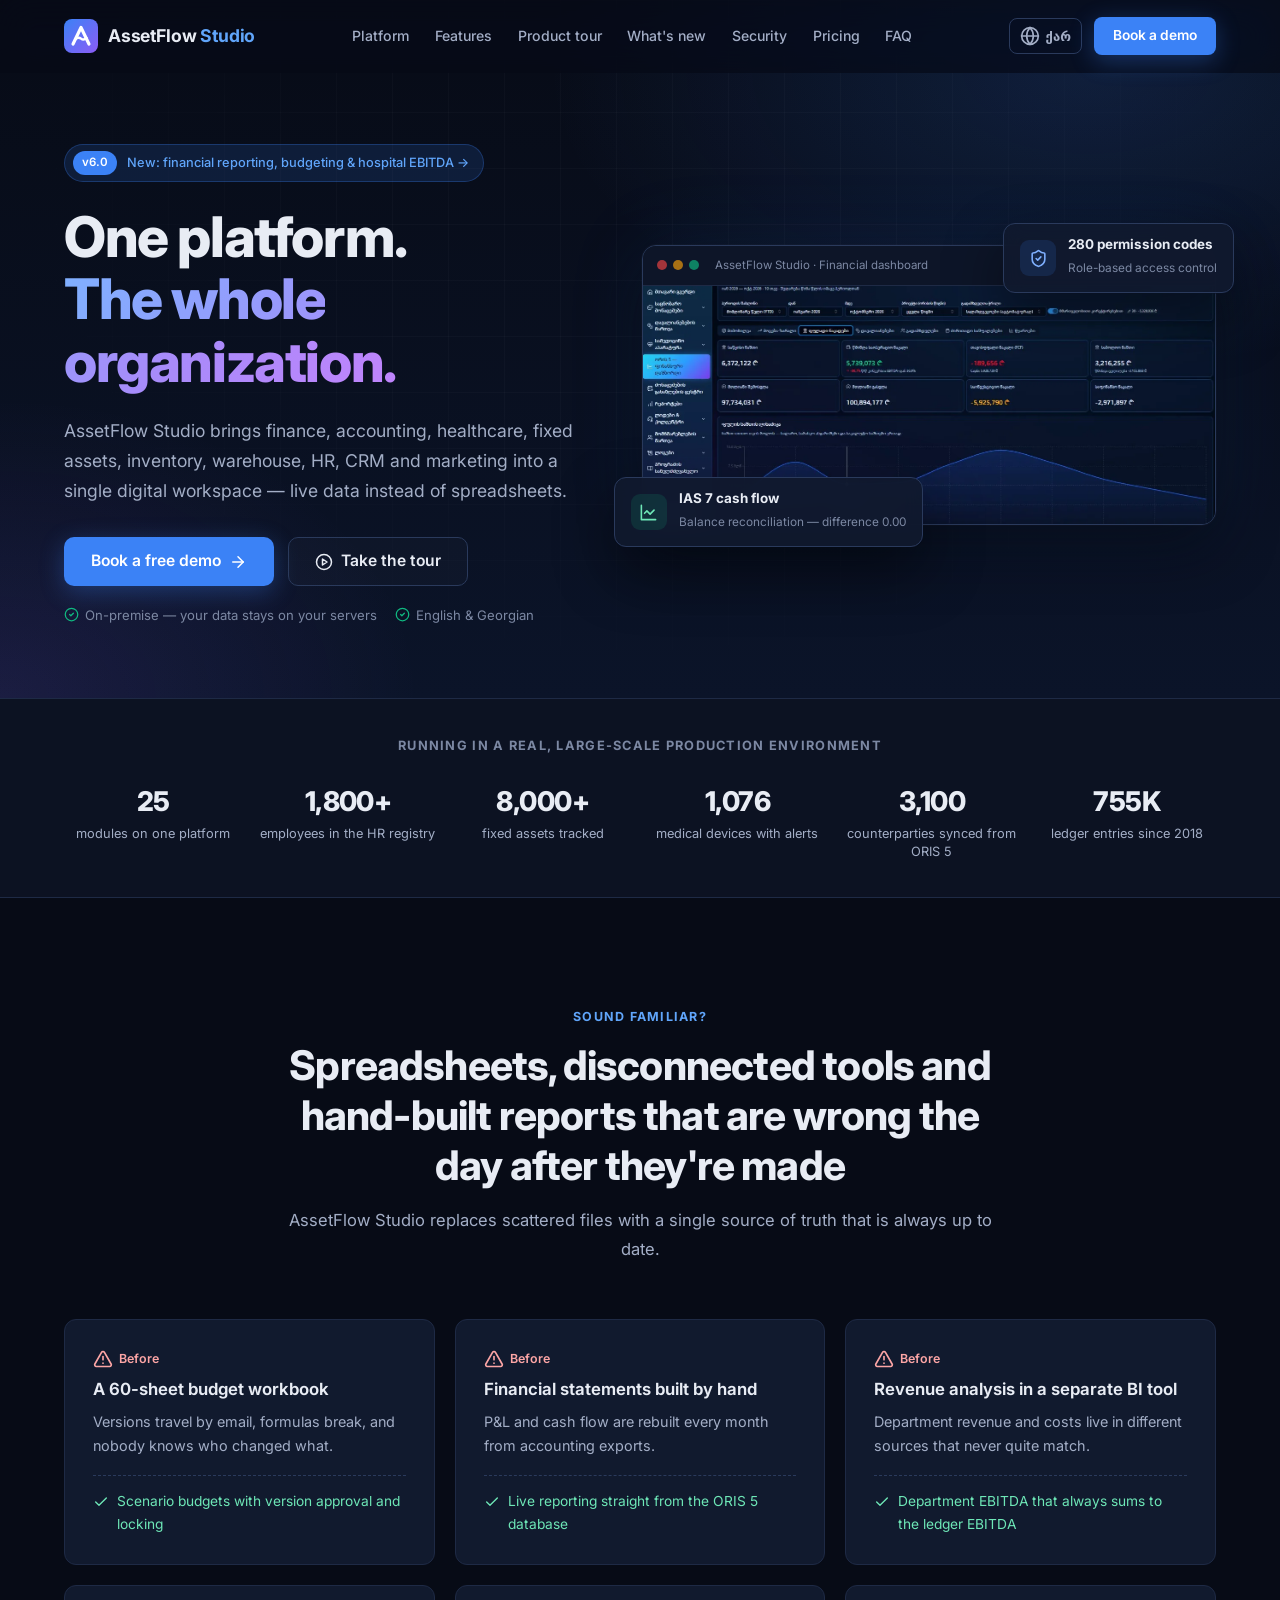
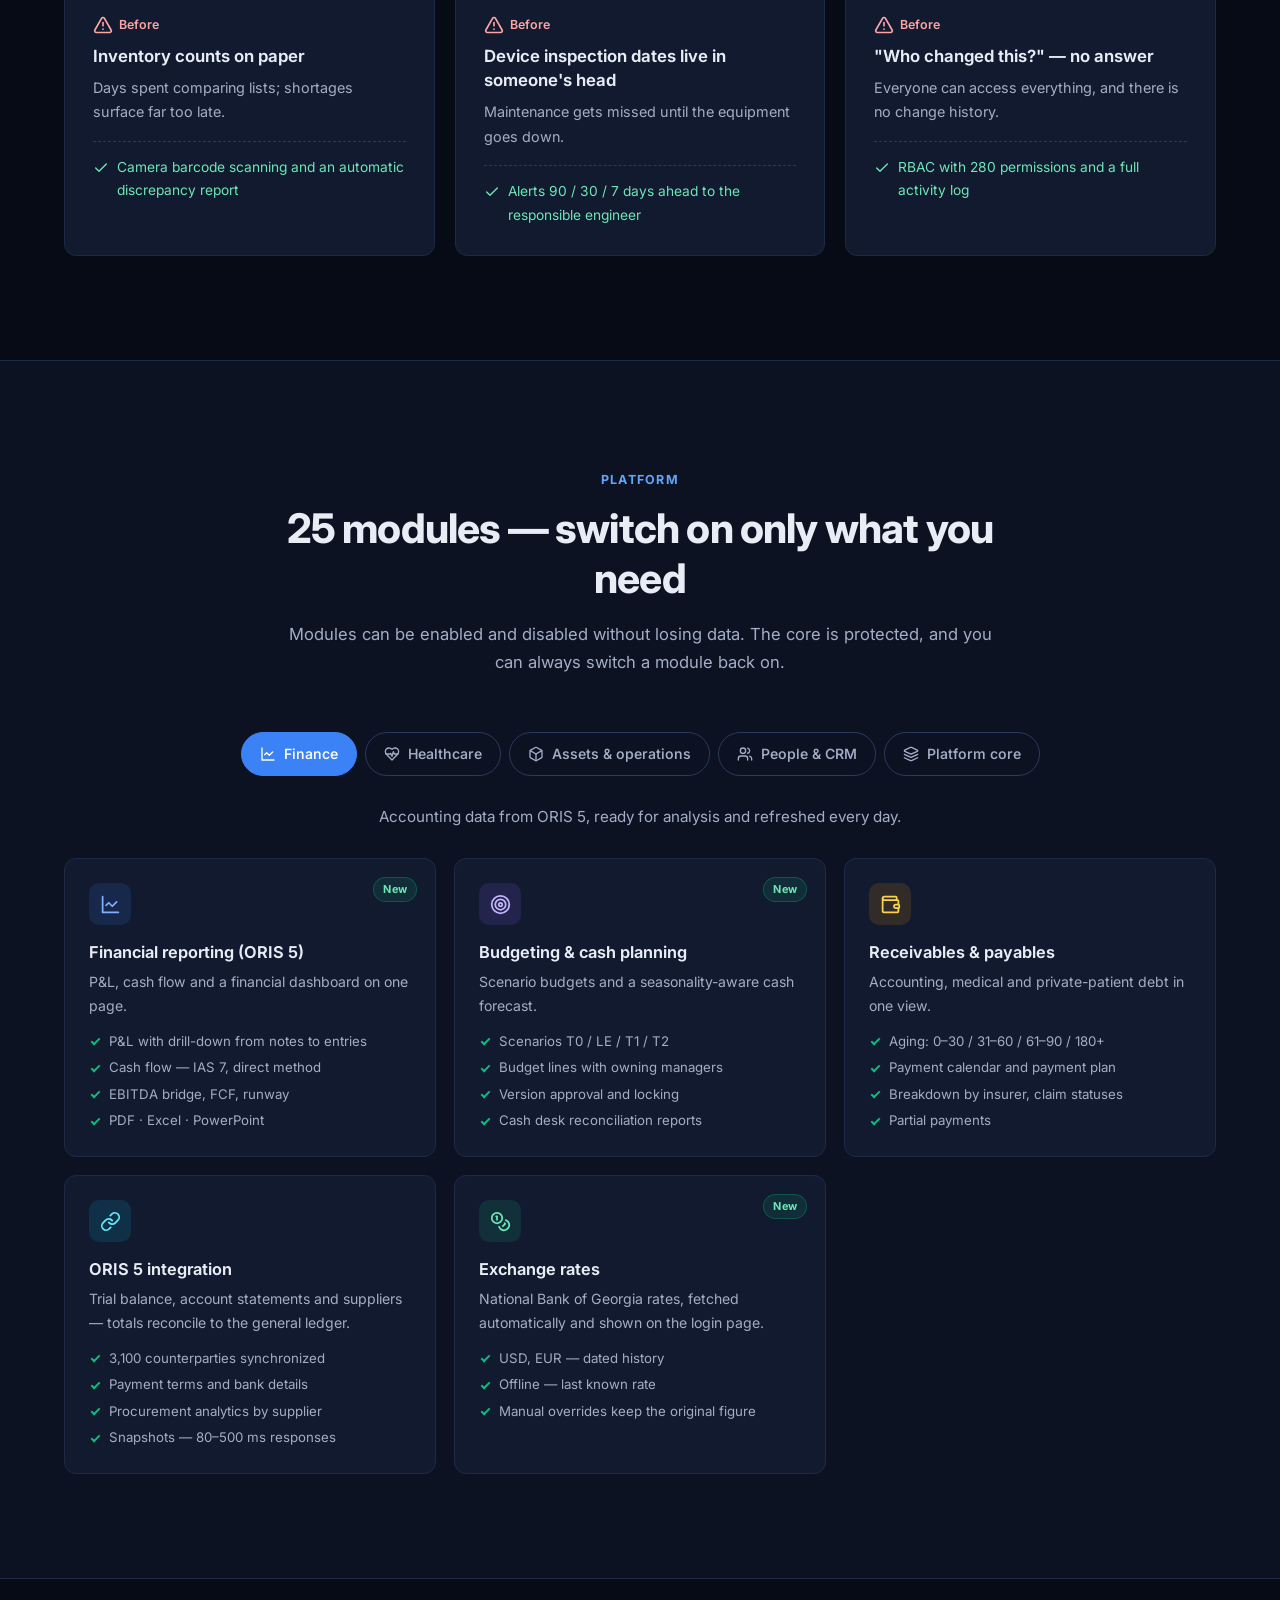
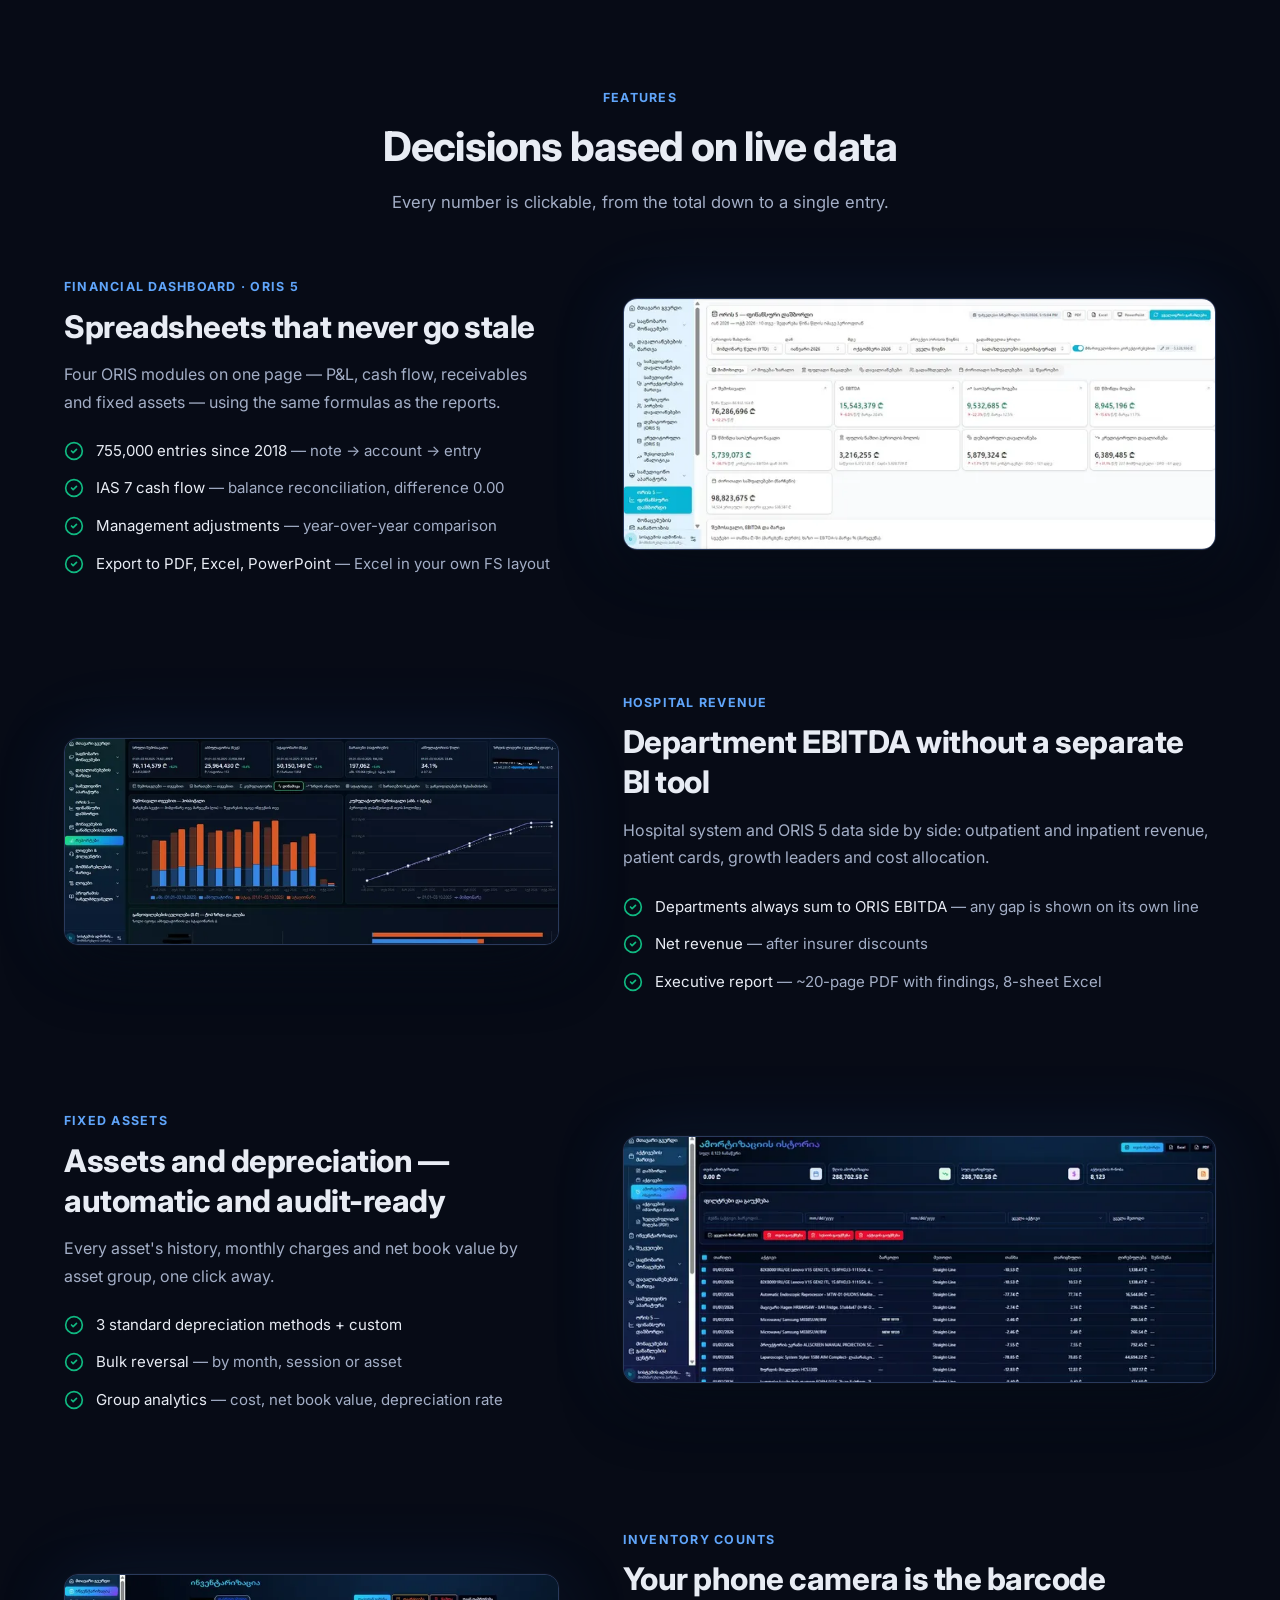
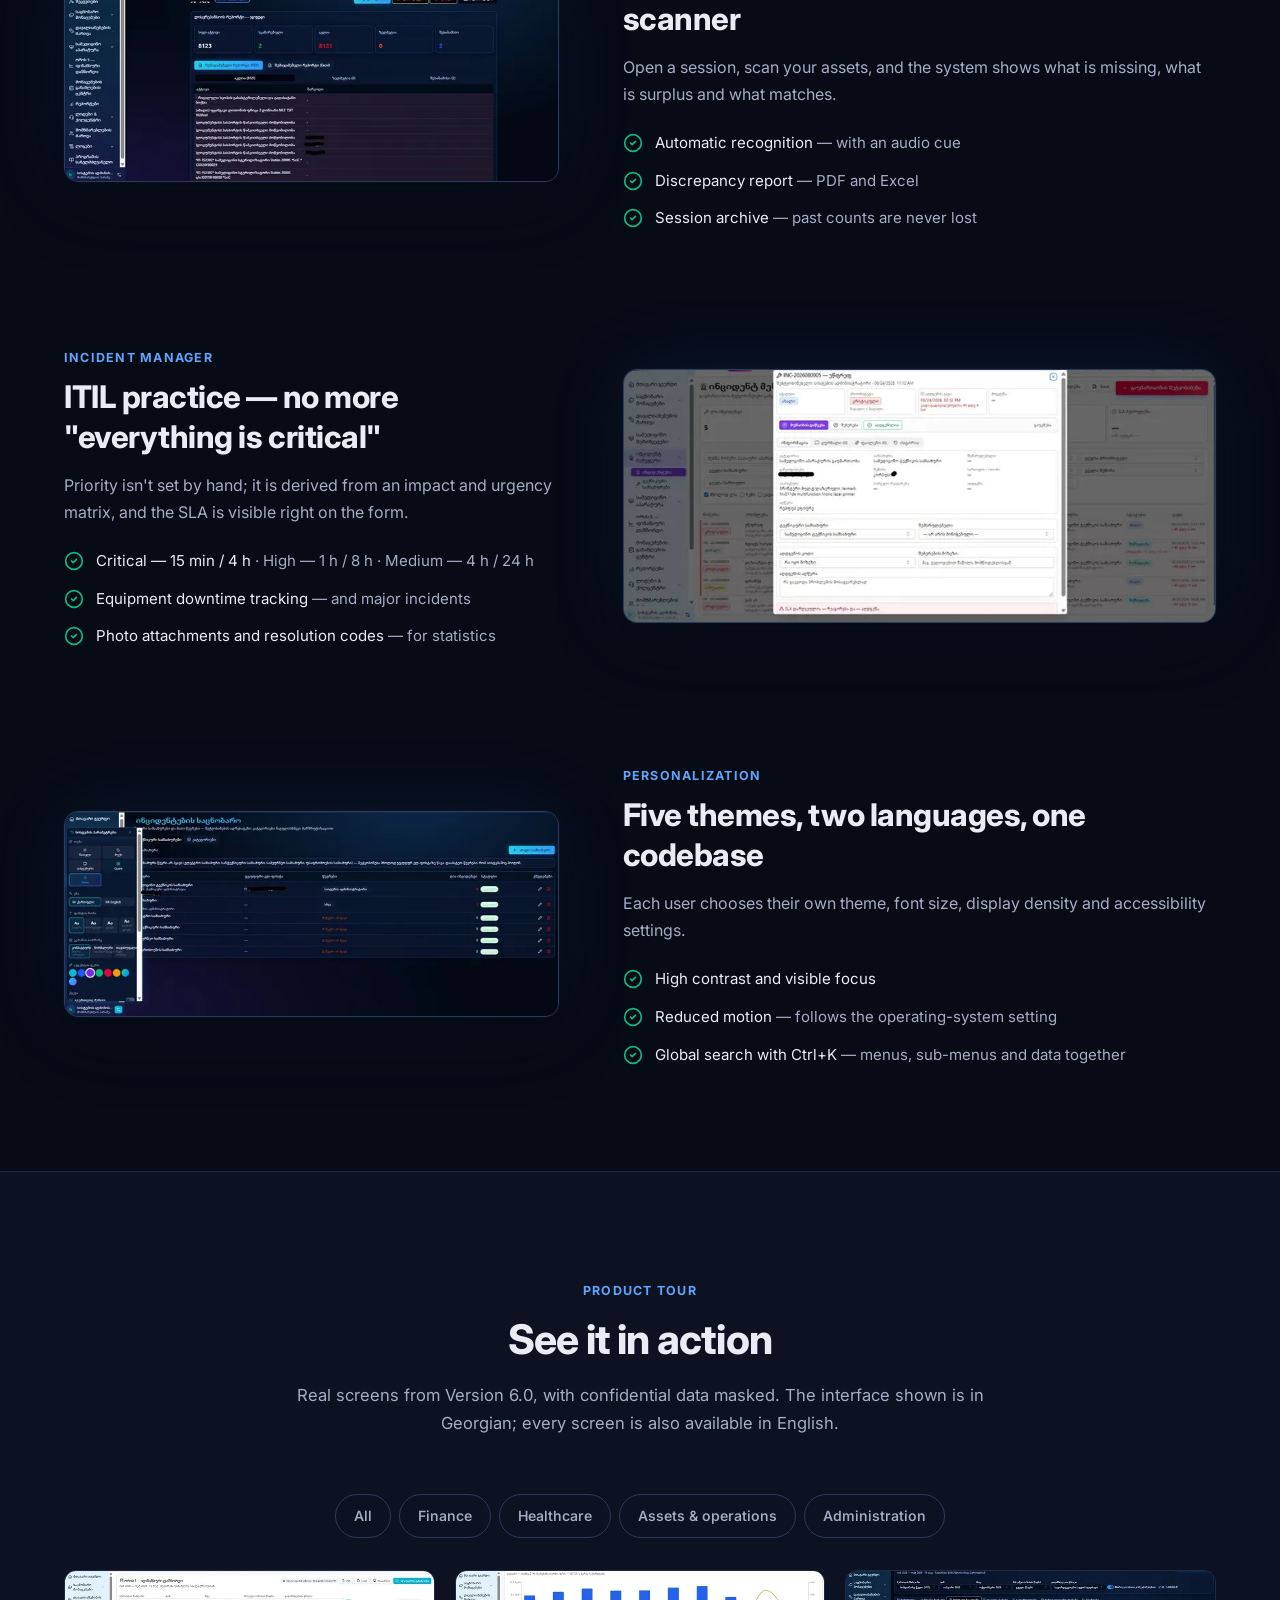
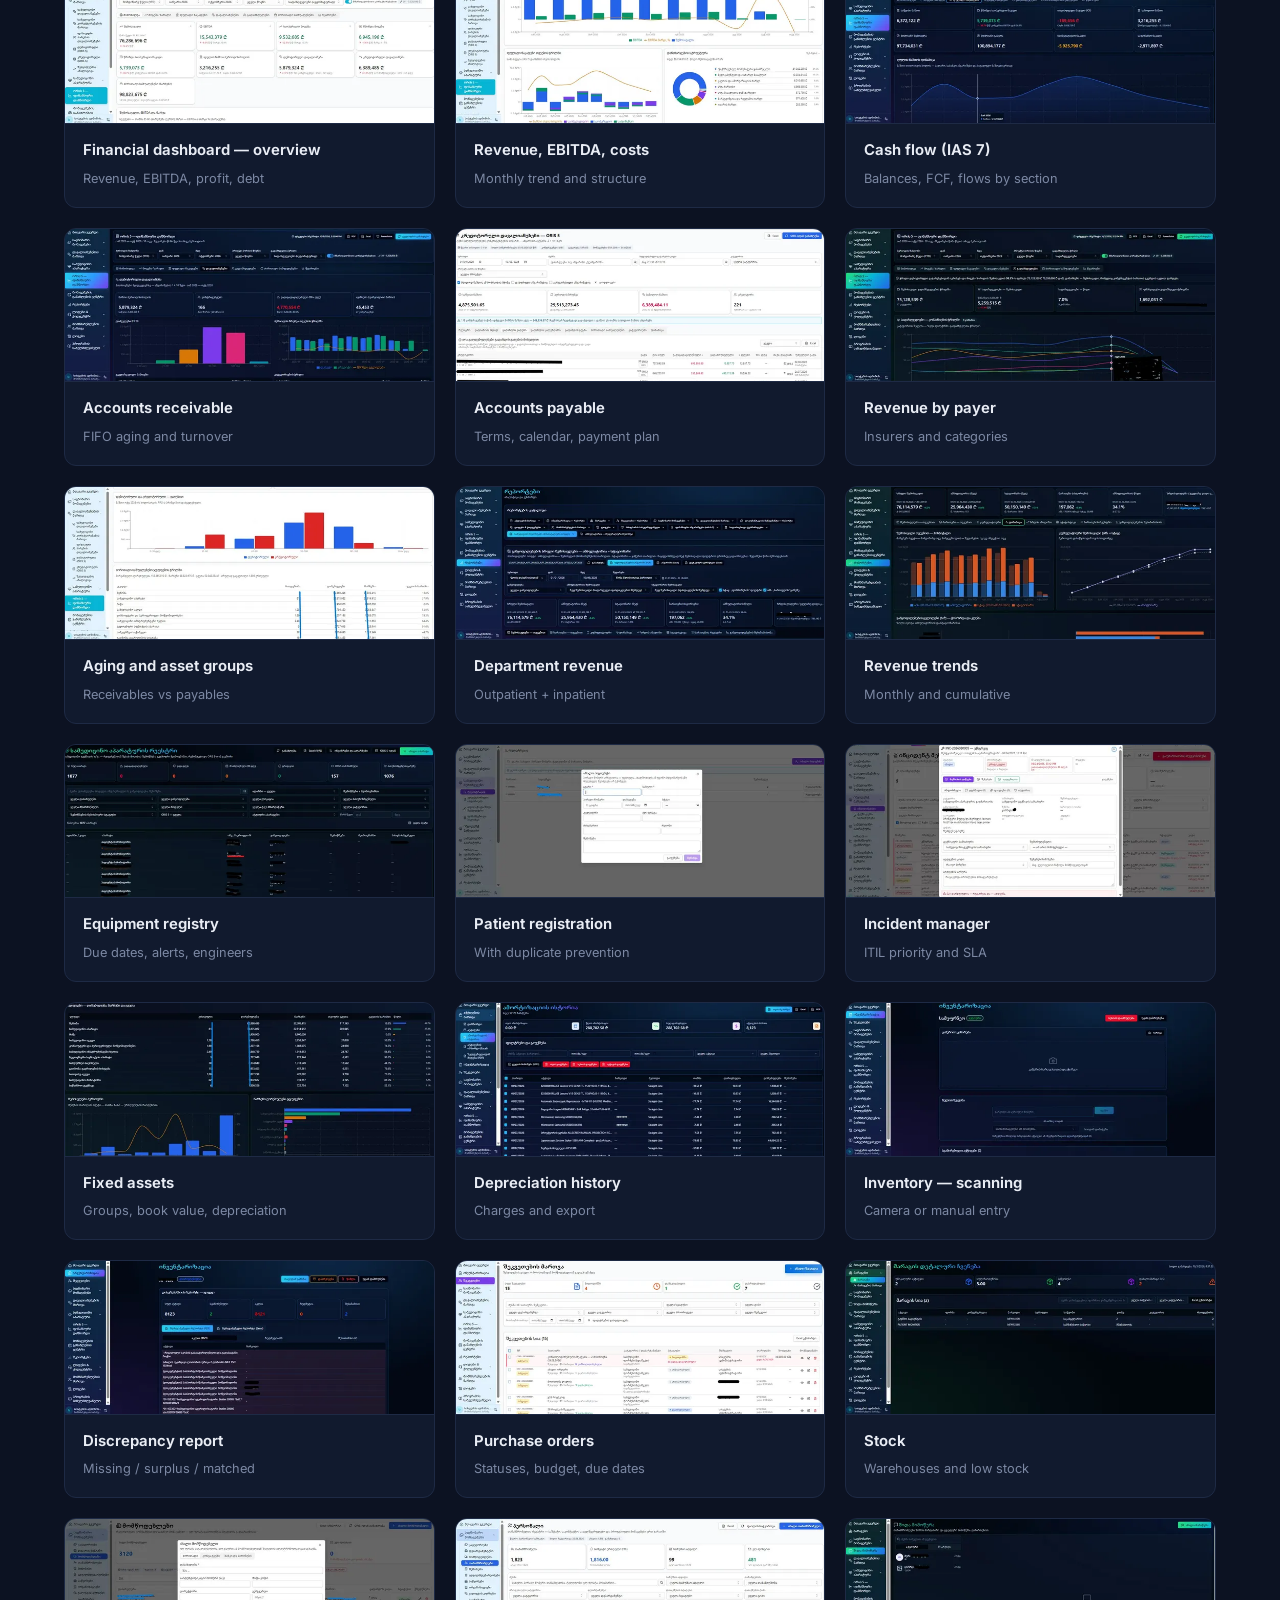
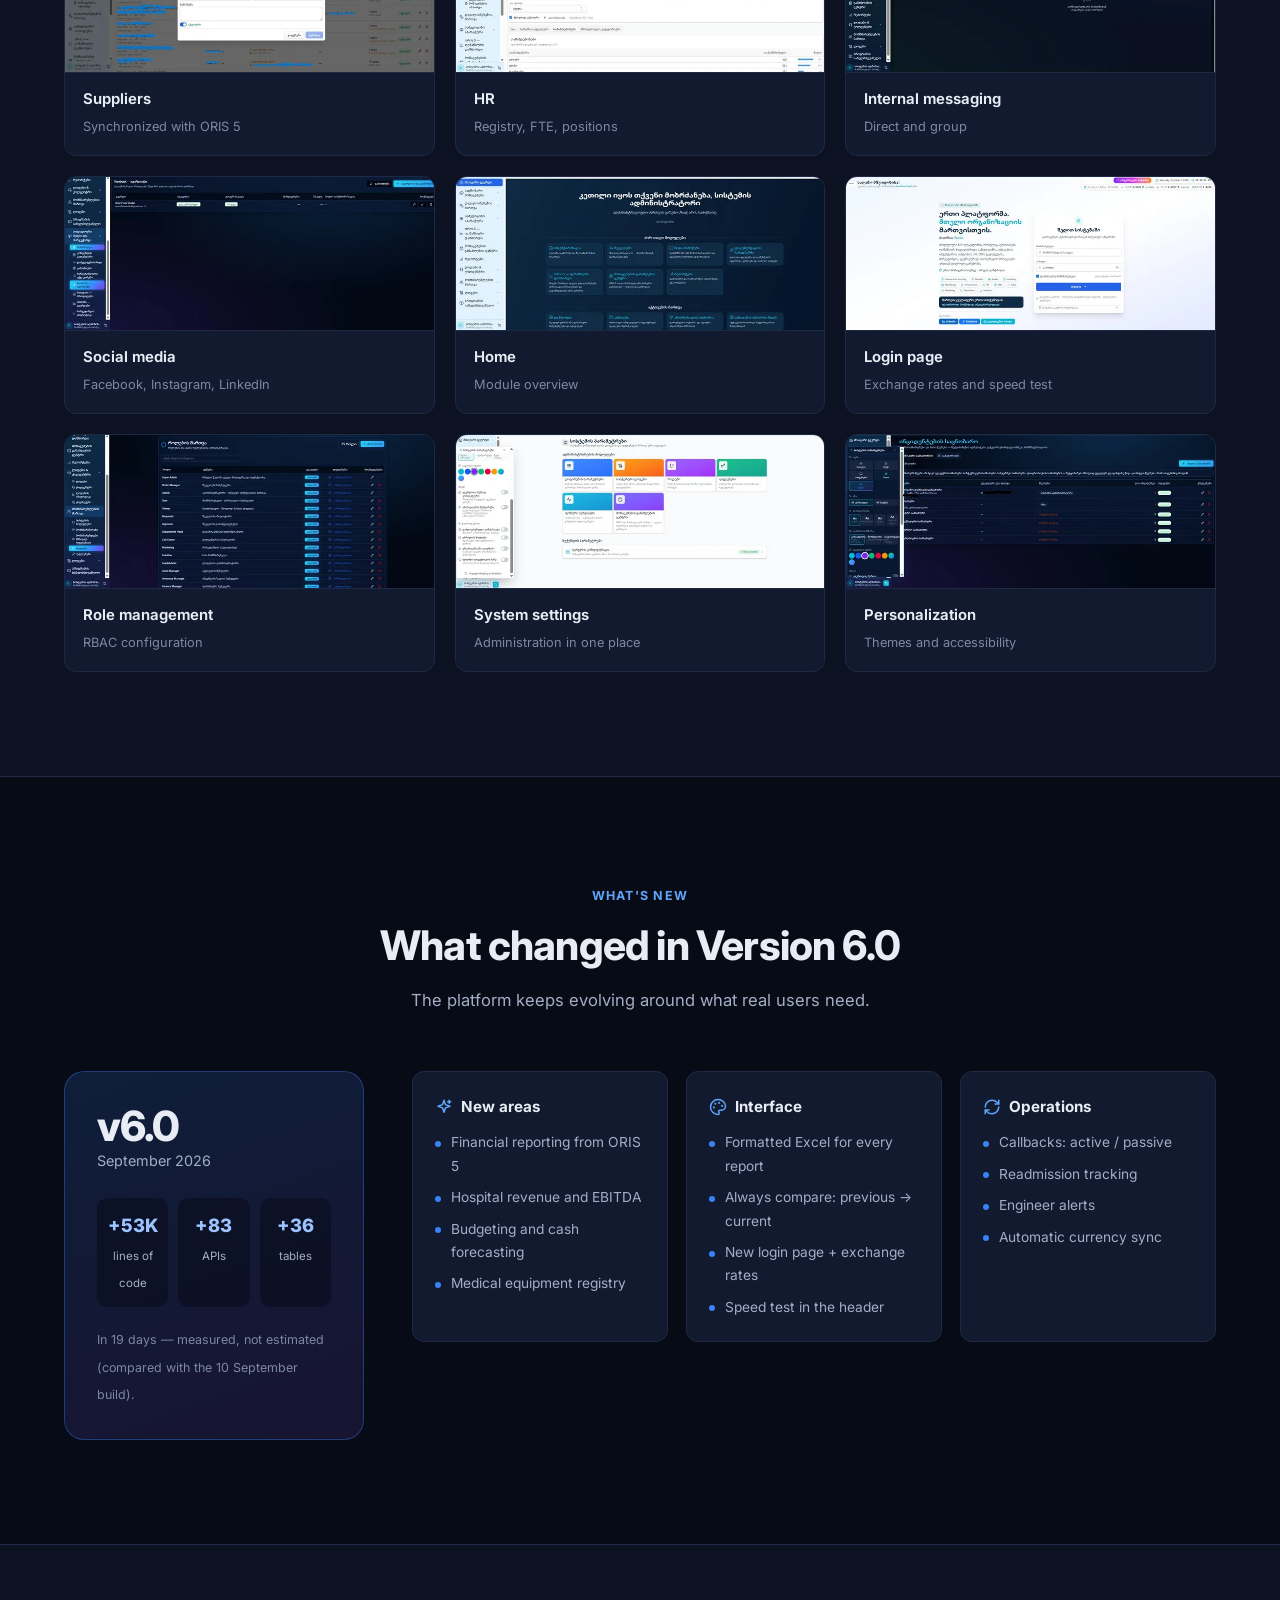
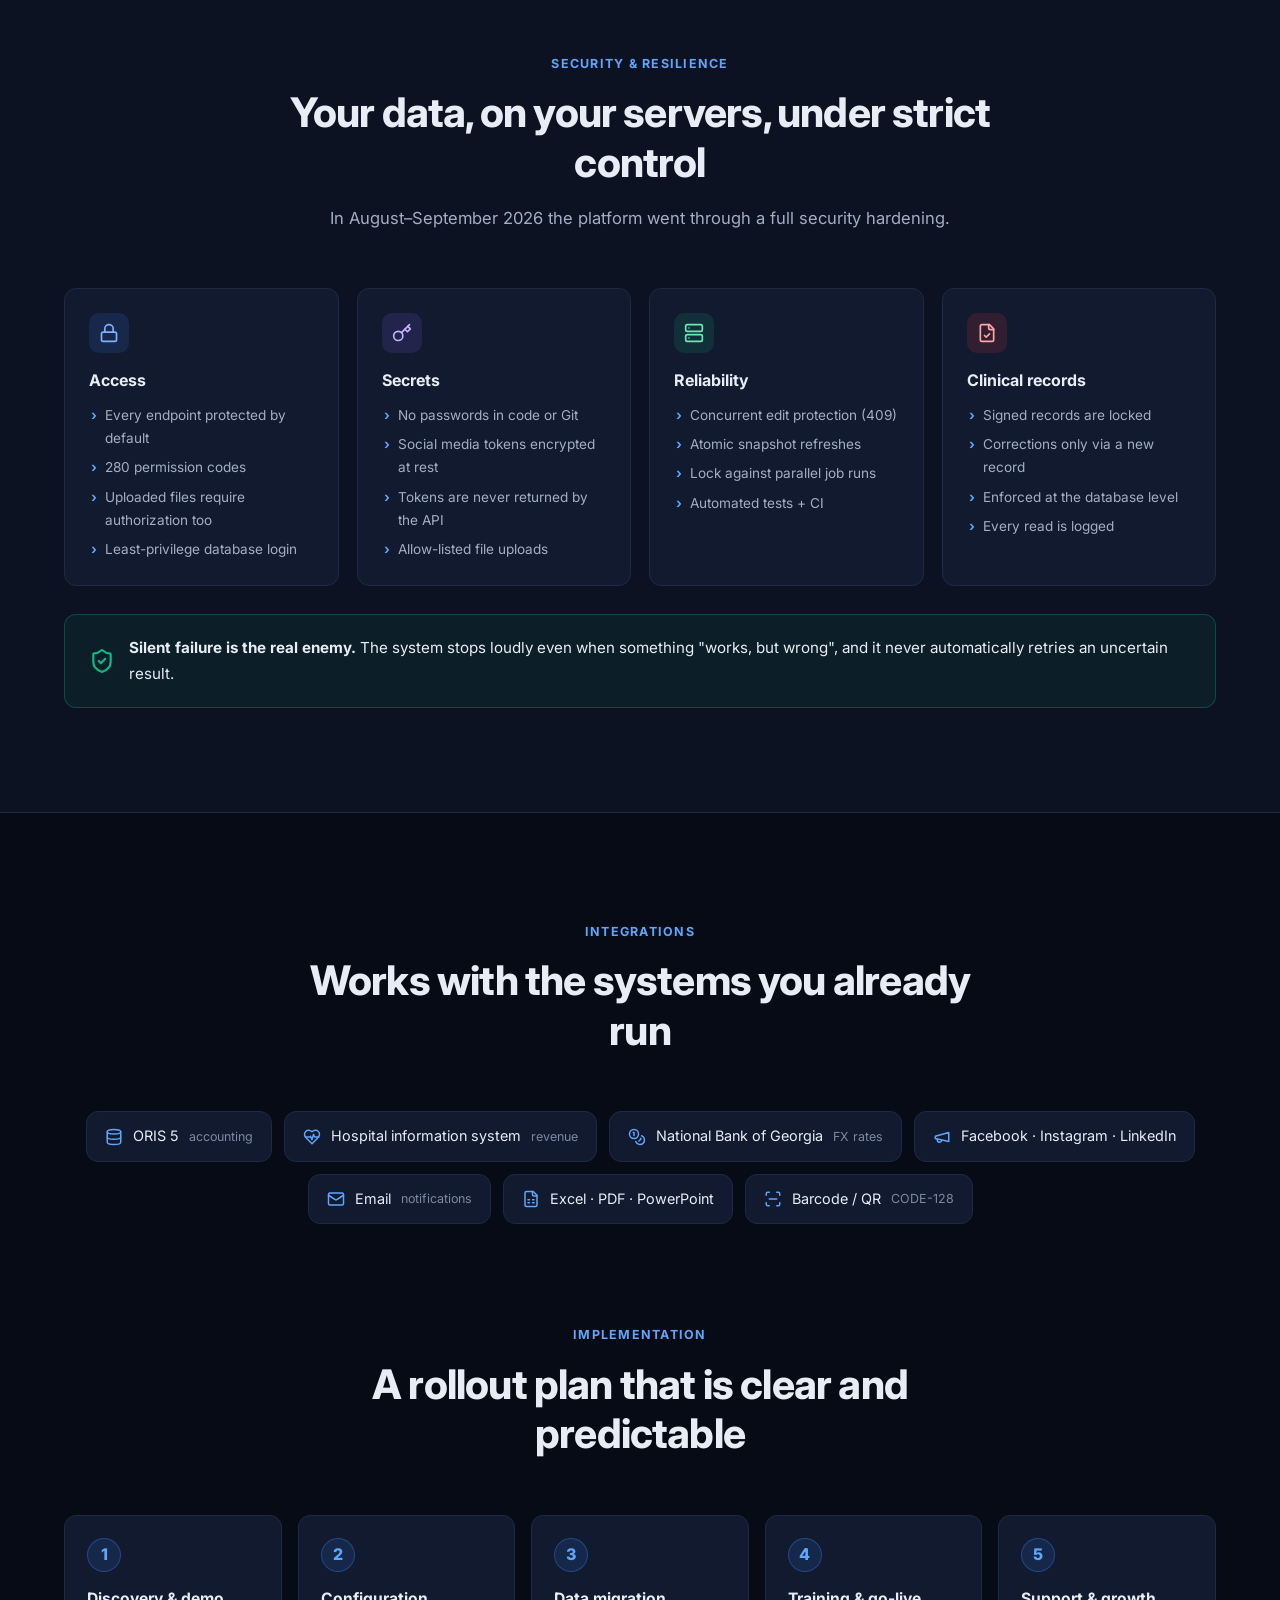
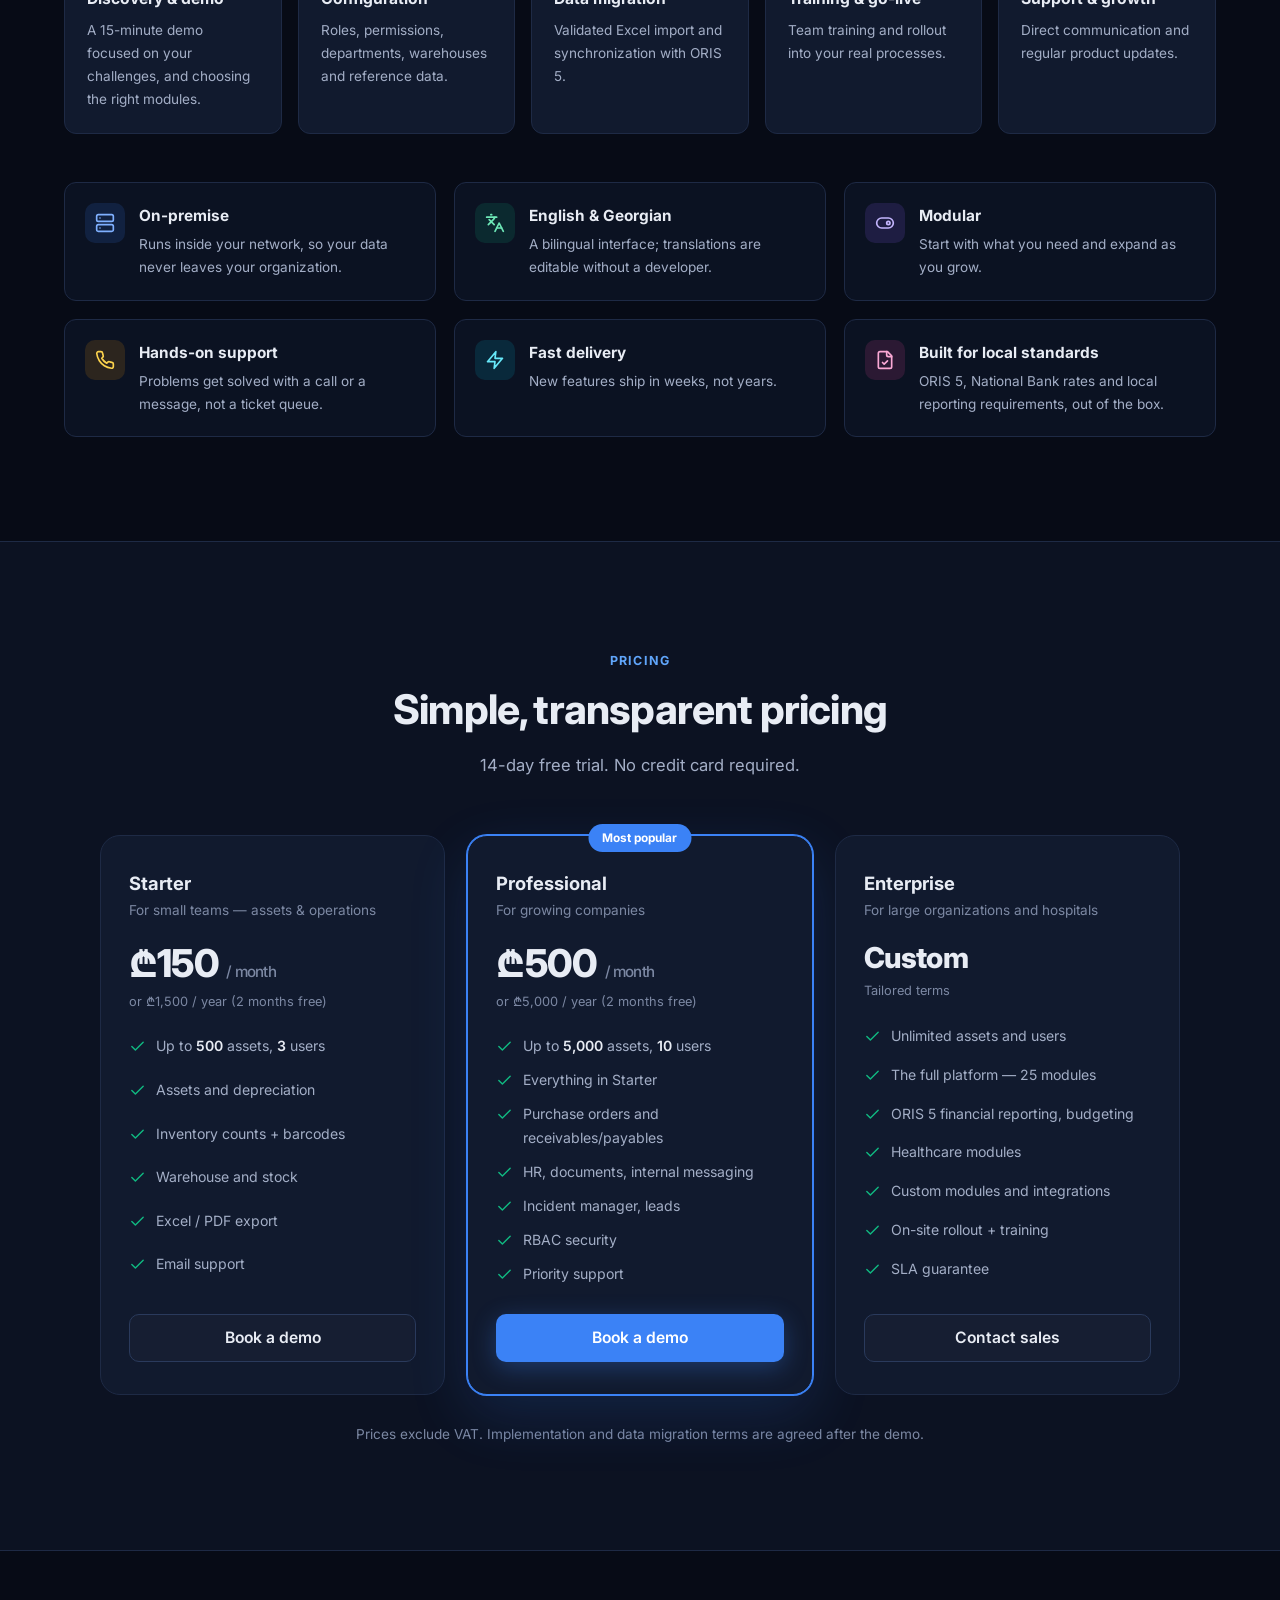
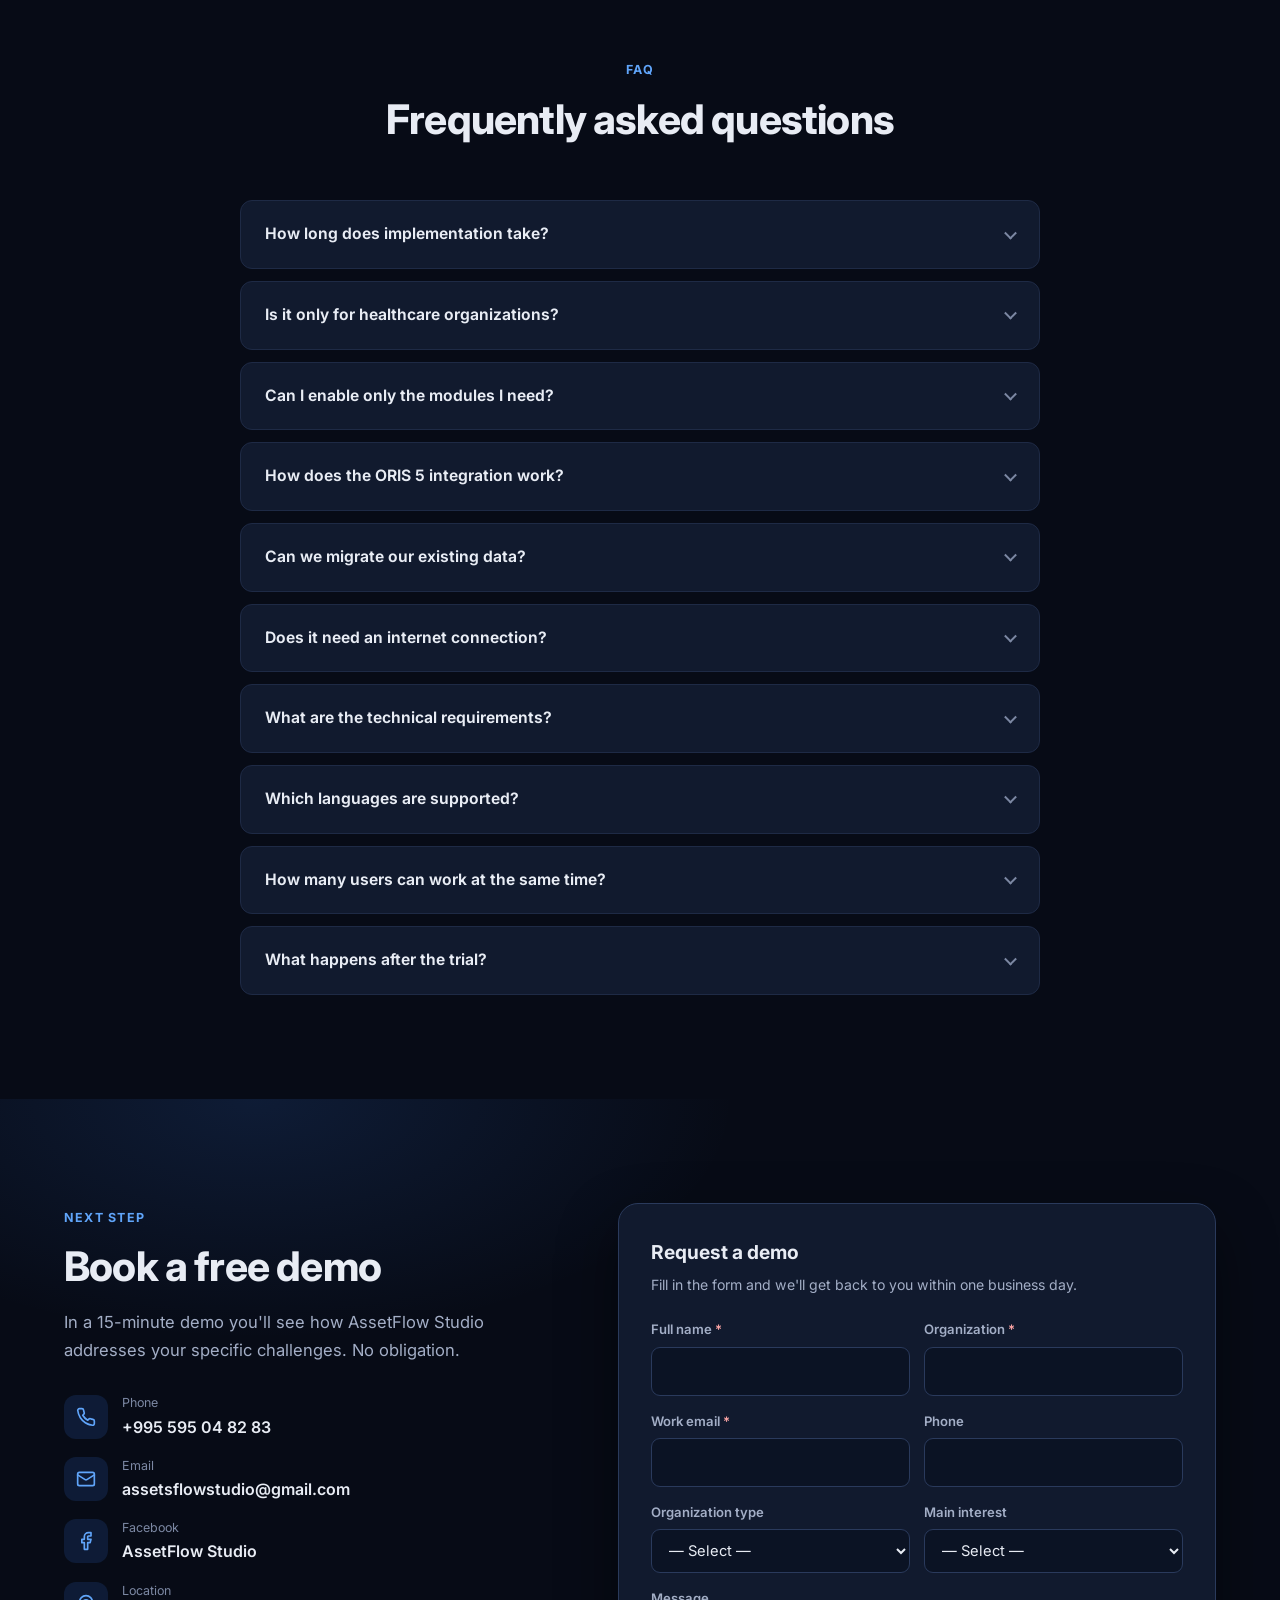
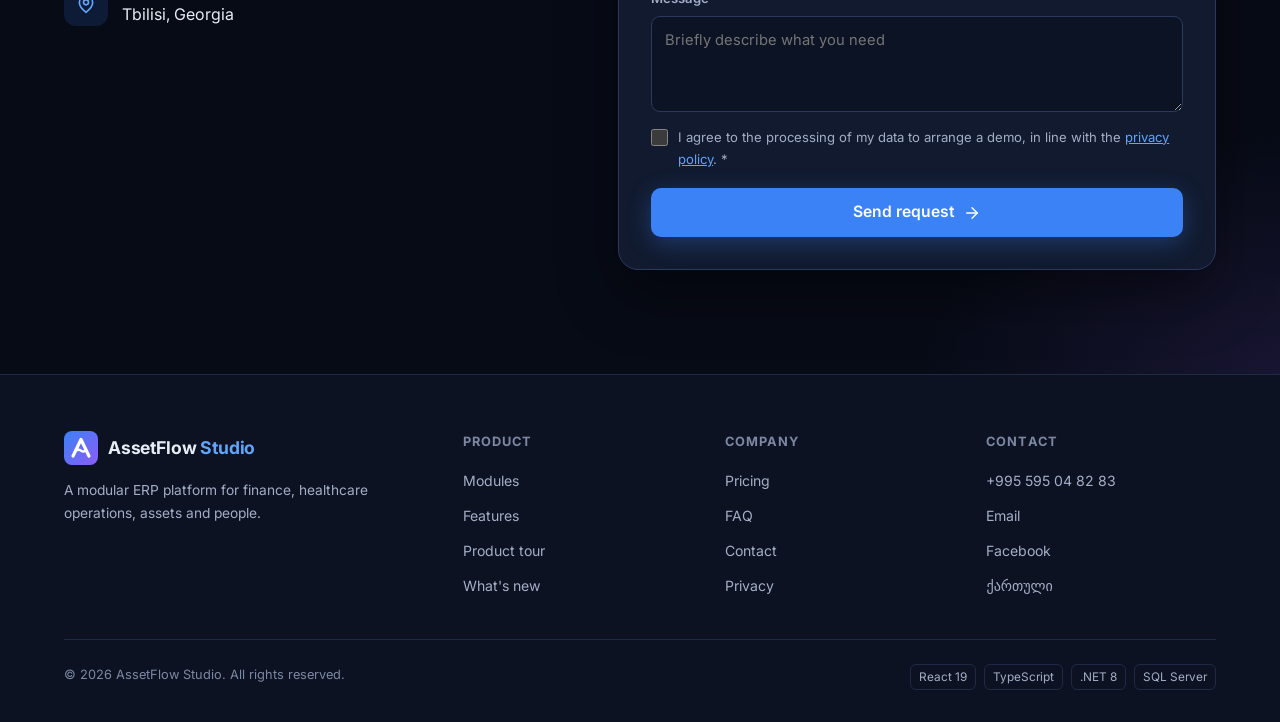
==== en/index.html @ 90386b03 "Redesign sales site for AssetFlow Studio v6.0 - New content from the v6.0 presentation: 25 modules g" ====
<!DOCTYPE html>
<html lang="en" class="no-js">
<head>
    <meta charset="UTF-8">
    <meta name="viewport" content="width=device-width, initial-scale=1">
    <title>AssetFlow Studio — Modular ERP for Finance, Healthcare and Asset Management</title>
    <meta name="description" content="AssetFlow Studio is a modular ERP platform: financial reporting from ORIS 5, hospital revenue and department EBITDA, fixed assets, inventory counts, warehouse, HR, CRM and ITIL incident management in one system.">
    <link rel="canonical" href="https://assetsflow.netlify.app/en/">
    <link rel="alternate" hreflang="ka" href="https://assetsflow.netlify.app/">
    <link rel="alternate" hreflang="en" href="https://assetsflow.netlify.app/en/">
    <link rel="alternate" hreflang="x-default" href="https://assetsflow.netlify.app/">
    <meta name="theme-color" content="#070b16">

    <!-- Open Graph / social -->
    <meta property="og:type" content="website">
    <meta property="og:site_name" content="AssetFlow Studio">
    <meta property="og:title" content="AssetFlow Studio — One platform for the whole organization">
    <meta property="og:description" content="Finance, healthcare operations, assets, HR and CRM in one modular ERP. Version 6.0.">
    <meta property="og:url" content="https://assetsflow.netlify.app/en/">
    <meta property="og:image" content="https://assetsflow.netlify.app/images/og-image.jpg">
    <meta property="og:image:width" content="1200">
    <meta property="og:image:height" content="630">
    <meta property="og:image:alt" content="AssetFlow Studio — modular ERP platform dashboard">
    <meta property="og:locale" content="en_US">
    <meta property="og:locale:alternate" content="ka_GE">
    <meta name="twitter:card" content="summary_large_image">
    <meta name="twitter:title" content="AssetFlow Studio — Modular ERP platform">
    <meta name="twitter:description" content="Finance, healthcare, assets, HR and CRM — in one system.">
    <meta name="twitter:image" content="https://assetsflow.netlify.app/images/og-image.jpg">

    <!-- Icons -->
    <link rel="icon" href="/favicon.svg" type="image/svg+xml">
    <link rel="apple-touch-icon" href="/apple-touch-icon.png">
    <link rel="manifest" href="/site.webmanifest">

    <!-- Fonts -->
    <link rel="preconnect" href="https://fonts.googleapis.com">
    <link rel="preconnect" href="https://fonts.gstatic.com" crossorigin>
    <link href="https://fonts.googleapis.com/css2?family=Inter:wght@400;500;600;700;800&family=Noto+Sans+Georgian:wght@400;500;600;700;800&display=swap" rel="stylesheet">

    <link rel="preload" as="image" href="/images/screens/cash-flow.webp" fetchpriority="high">
    <link rel="stylesheet" href="/assets/css/styles.css">
    <script src="/assets/js/main.js" defer></script>

    <script type="application/ld+json">
    {
        "@context": "https://schema.org",
        "@graph": [
            {
                "@type": "Organization",
                "@id": "https://assetsflow.netlify.app/#org",
                "name": "AssetFlow Studio",
                "url": "https://assetsflow.netlify.app/",
                "logo": "https://assetsflow.netlify.app/images/icon-512.png",
                "email": "assetsflowstudio@gmail.com",
                "telephone": "+995595048283",
                "address": { "@type": "PostalAddress", "addressLocality": "Tbilisi", "addressCountry": "GE" },
                "sameAs": ["https://www.facebook.com/profile.php?id=61577590663221"]
            },
            {
                "@type": "SoftwareApplication",
                "name": "AssetFlow Studio",
                "applicationCategory": "BusinessApplication",
                "applicationSubCategory": "ERP",
                "operatingSystem": "Web browser; server: Windows Server / Linux",
                "softwareVersion": "6.0",
                "inLanguage": ["ka", "en"],
                "description": "Modular ERP platform: financial reporting, hospital revenue analytics, fixed assets, inventory, warehouse, HR, CRM and incident management.",
                "screenshot": "https://assetsflow.netlify.app/images/screens/cash-flow.webp",
                "publisher": { "@id": "https://assetsflow.netlify.app/#org" },
                "offers": { "@type": "Offer", "price": "150", "priceCurrency": "GEL", "description": "Starter — monthly subscription" }
            }
        ]
    }
    </script>
</head>

<body>
<a class="skip-link" href="#main">Skip to main content</a>

<!-- ====== NAVIGATION ====== -->
<header class="nav" id="nav">
    <div class="container nav-inner">
        <a href="/en/" class="logo" aria-label="AssetFlow Studio — home">
            <img src="/favicon.svg" alt="" width="34" height="34">
            <span>AssetFlow <em>Studio</em></span>
        </a>
        <nav aria-label="Main navigation">
            <ul class="nav-menu" id="navMenu">
                <li><a href="#platform">Platform</a></li>
                <li><a href="#features">Features</a></li>
                <li><a href="#screens">Product tour</a></li>
                <li><a href="#whats-new">What's new</a></li>
                <li><a href="#security">Security</a></li>
                <li><a href="#pricing">Pricing</a></li>
                <li><a href="#faq">FAQ</a></li>
            </ul>
        </nav>
        <div class="nav-actions">
            <a class="lang-switch" href="/" hreflang="ka" lang="ka"><svg class="i" aria-hidden="true"><use href="/assets/icons.svg#globe"/></svg>ქარ<span class="sr-only"> — ქართული ვერსია</span></a>
            <a href="#contact" class="btn btn-primary btn-sm">Book a demo</a>
            <button class="nav-toggle" id="navToggle" aria-controls="navMenu" aria-expanded="false">
                <svg class="i" aria-hidden="true"><use href="/assets/icons.svg#menu"/></svg>
                <span class="sr-only">Menu</span>
            </button>
        </div>
    </div>
</header>

<main id="main">

<!-- ====== HERO ====== -->
<section class="hero">
    <div class="container hero-inner">
        <div class="hero-content">
            <a class="eyebrow" href="#whats-new"><b>v6.0</b> New: financial reporting, budgeting &amp; hospital EBITDA →</a>
            <h1>One platform.<br><span class="grad">The whole organization.</span></h1>
            <p class="hero-lead">
                AssetFlow Studio brings finance, accounting, healthcare, fixed assets, inventory, warehouse, HR, CRM and marketing into a single digital workspace — live data instead of spreadsheets.
            </p>
            <div class="hero-actions">
                <a href="#contact" class="btn btn-primary">Book a free demo <svg class="i" aria-hidden="true"><use href="/assets/icons.svg#arrow-right"/></svg></a>
                <a href="#screens" class="btn btn-ghost"><svg class="i" aria-hidden="true"><use href="/assets/icons.svg#play"/></svg> Take the tour</a>
            </div>
            <div class="hero-note">
                <span><svg class="i" aria-hidden="true"><use href="/assets/icons.svg#check-circle"/></svg>On-premise — your data stays on your servers</span>
                <span><svg class="i" aria-hidden="true"><use href="/assets/icons.svg#check-circle"/></svg>English &amp; Georgian</span>
            </div>
        </div>
        <div class="hero-visual">
            <div class="browser">
                <div class="browser-bar" aria-hidden="true"><i></i><i></i><i></i><span>AssetFlow Studio · Financial dashboard</span></div>
                <img src="/images/screens/cash-flow.webp" width="1338" height="557" alt="ORIS 5 financial dashboard — cash flow, opening and closing balance, cash balance trend" fetchpriority="high">
            </div>
            <div class="float-card float-a">
                <div class="ic t-green"><svg class="i" aria-hidden="true"><use href="/assets/icons.svg#line-chart"/></svg></div>
                <div><strong>IAS 7 cash flow</strong><small>Balance reconciliation — difference 0.00</small></div>
            </div>
            <div class="float-card float-b">
                <div class="ic t-blue"><svg class="i" aria-hidden="true"><use href="/assets/icons.svg#shield"/></svg></div>
                <div><strong>280 permission codes</strong><small>Role-based access control</small></div>
            </div>
        </div>
    </div>
</section>

<!-- ====== PROOF ====== -->
<section class="proof" aria-labelledby="proof-title">
    <div class="container">
        <h2 class="proof-title" id="proof-title">Running in a real, large-scale production environment</h2>
        <div class="proof-grid">
            <div class="proof-item"><strong>25</strong><span>modules on one platform</span></div>
            <div class="proof-item"><strong>1,800+</strong><span>employees in the HR registry</span></div>
            <div class="proof-item"><strong>8,000+</strong><span>fixed assets tracked</span></div>
            <div class="proof-item"><strong>1,076</strong><span>medical devices with alerts</span></div>
            <div class="proof-item"><strong>3,100</strong><span>counterparties synced from ORIS 5</span></div>
            <div class="proof-item"><strong>755K</strong><span>ledger entries since 2018</span></div>
        </div>
    </div>
</section>

<!-- ====== PROBLEM → OUTCOME ====== -->
<section class="section" id="why">
    <div class="container">
        <div class="section-head reveal">
            <span class="kicker">Sound familiar?</span>
            <h2 class="h2">Spreadsheets, disconnected tools and hand-built reports that are wrong the day after they're made</h2>
            <p class="lead">AssetFlow Studio replaces scattered files with a single source of truth that is always up to date.</p>
        </div>
        <div class="problem-grid reveal">
            <article class="problem-card">
                <div class="before"><svg class="i" aria-hidden="true"><use href="/assets/icons.svg#alert"/></svg>Before</div>
                <h3>A 60-sheet budget workbook</h3>
                <p>Versions travel by email, formulas break, and nobody knows who changed what.</p>
                <div class="after"><svg class="i" aria-hidden="true"><use href="/assets/icons.svg#check"/></svg>Scenario budgets with version approval and locking</div>
            </article>
            <article class="problem-card">
                <div class="before"><svg class="i" aria-hidden="true"><use href="/assets/icons.svg#alert"/></svg>Before</div>
                <h3>Financial statements built by hand</h3>
                <p>P&amp;L and cash flow are rebuilt every month from accounting exports.</p>
                <div class="after"><svg class="i" aria-hidden="true"><use href="/assets/icons.svg#check"/></svg>Live reporting straight from the ORIS 5 database</div>
            </article>
            <article class="problem-card">
                <div class="before"><svg class="i" aria-hidden="true"><use href="/assets/icons.svg#alert"/></svg>Before</div>
                <h3>Revenue analysis in a separate BI tool</h3>
                <p>Department revenue and costs live in different sources that never quite match.</p>
                <div class="after"><svg class="i" aria-hidden="true"><use href="/assets/icons.svg#check"/></svg>Department EBITDA that always sums to the ledger EBITDA</div>
            </article>
            <article class="problem-card">
                <div class="before"><svg class="i" aria-hidden="true"><use href="/assets/icons.svg#alert"/></svg>Before</div>
                <h3>Inventory counts on paper</h3>
                <p>Days spent comparing lists; shortages surface far too late.</p>
                <div class="after"><svg class="i" aria-hidden="true"><use href="/assets/icons.svg#check"/></svg>Camera barcode scanning and an automatic discrepancy report</div>
            </article>
            <article class="problem-card">
                <div class="before"><svg class="i" aria-hidden="true"><use href="/assets/icons.svg#alert"/></svg>Before</div>
                <h3>Device inspection dates live in someone's head</h3>
                <p>Maintenance gets missed until the equipment goes down.</p>
                <div class="after"><svg class="i" aria-hidden="true"><use href="/assets/icons.svg#check"/></svg>Alerts 90 / 30 / 7 days ahead to the responsible engineer</div>
            </article>
            <article class="problem-card">
                <div class="before"><svg class="i" aria-hidden="true"><use href="/assets/icons.svg#alert"/></svg>Before</div>
                <h3>"Who changed this?" — no answer</h3>
                <p>Everyone can access everything, and there is no change history.</p>
                <div class="after"><svg class="i" aria-hidden="true"><use href="/assets/icons.svg#check"/></svg>RBAC with 280 permissions and a full activity log</div>
            </article>
        </div>
    </div>
</section>

<!-- ====== PLATFORM / MODULES ====== -->
<section class="section section-alt" id="platform">
    <div class="container">
        <div class="section-head reveal">
            <span class="kicker">Platform</span>
            <h2 class="h2">25 modules — switch on only what you need</h2>
            <p class="lead">Modules can be enabled and disabled without losing data. The core is protected, and you can always switch a module back on.</p>
        </div>

        <div class="tabs" role="tablist" aria-label="Module groups">
            <button class="tab" role="tab" id="tab-fin" aria-controls="panel-fin"><svg class="i" aria-hidden="true"><use href="/assets/icons.svg#line-chart"/></svg>Finance</button>
            <button class="tab" role="tab" id="tab-med" aria-controls="panel-med"><svg class="i" aria-hidden="true"><use href="/assets/icons.svg#heart-pulse"/></svg>Healthcare</button>
            <button class="tab" role="tab" id="tab-ops" aria-controls="panel-ops"><svg class="i" aria-hidden="true"><use href="/assets/icons.svg#box"/></svg>Assets &amp; operations</button>
            <button class="tab" role="tab" id="tab-team" aria-controls="panel-team"><svg class="i" aria-hidden="true"><use href="/assets/icons.svg#users"/></svg>People &amp; CRM</button>
            <button class="tab" role="tab" id="tab-core" aria-controls="panel-core"><svg class="i" aria-hidden="true"><use href="/assets/icons.svg#layers"/></svg>Platform core</button>
        </div>

        <!-- Finance -->
        <div class="tab-panel" role="tabpanel" id="panel-fin" aria-labelledby="tab-fin">
            <h3 class="panel-title">Finance</h3>
            <p class="panel-intro">Accounting data from ORIS 5, ready for analysis and refreshed every day.</p>
            <div class="module-grid">
                <article class="module">
                    <span class="badge-new">New</span>
                    <div class="ic t-blue"><svg class="i" aria-hidden="true"><use href="/assets/icons.svg#line-chart"/></svg></div>
                    <h3>Financial reporting (ORIS 5)</h3>
                    <p>P&amp;L, cash flow and a financial dashboard on one page.</p>
                    <ul><li>P&amp;L with drill-down from notes to entries</li><li>Cash flow — IAS 7, direct method</li><li>EBITDA bridge, FCF, runway</li><li>PDF · Excel · PowerPoint</li></ul>
                </article>
                <article class="module">
                    <span class="badge-new">New</span>
                    <div class="ic t-purple"><svg class="i" aria-hidden="true"><use href="/assets/icons.svg#target"/></svg></div>
                    <h3>Budgeting &amp; cash planning</h3>
                    <p>Scenario budgets and a seasonality-aware cash forecast.</p>
                    <ul><li>Scenarios T0 / LE / T1 / T2</li><li>Budget lines with owning managers</li><li>Version approval and locking</li><li>Cash desk reconciliation reports</li></ul>
                </article>
                <article class="module">
                    <div class="ic t-amber"><svg class="i" aria-hidden="true"><use href="/assets/icons.svg#wallet"/></svg></div>
                    <h3>Receivables &amp; payables</h3>
                    <p>Accounting, medical and private-patient debt in one view.</p>
                    <ul><li>Aging: 0–30 / 31–60 / 61–90 / 180+</li><li>Payment calendar and payment plan</li><li>Breakdown by insurer, claim statuses</li><li>Partial payments</li></ul>
                </article>
                <article class="module">
                    <div class="ic t-cyan"><svg class="i" aria-hidden="true"><use href="/assets/icons.svg#link"/></svg></div>
                    <h3>ORIS 5 integration</h3>
                    <p>Trial balance, account statements and suppliers — totals reconcile to the general ledger.</p>
                    <ul><li>3,100 counterparties synchronized</li><li>Payment terms and bank details</li><li>Procurement analytics by supplier</li><li>Snapshots — 80–500 ms responses</li></ul>
                </article>
                <article class="module">
                    <span class="badge-new">New</span>
                    <div class="ic t-green"><svg class="i" aria-hidden="true"><use href="/assets/icons.svg#coins"/></svg></div>
                    <h3>Exchange rates</h3>
                    <p>National Bank of Georgia rates, fetched automatically and shown on the login page.</p>
                    <ul><li>USD, EUR — dated history</li><li>Offline — last known rate</li><li>Manual overrides keep the original figure</li></ul>
                </article>
            </div>
        </div>

        <!-- Healthcare -->
        <div class="tab-panel" role="tabpanel" id="panel-med" aria-labelledby="tab-med">
            <h3 class="panel-title">Healthcare</h3>
            <p class="panel-intro">Clinic and hospital workflows, from registration to settlement.</p>
            <div class="module-grid">
                <article class="module">
                    <span class="badge-new">New</span>
                    <div class="ic t-pink"><svg class="i" aria-hidden="true"><use href="/assets/icons.svg#trending-up"/></svg></div>
                    <h3>Hospital revenue &amp; EBITDA</h3>
                    <p>Hospital information system + ORIS 5 — no separate BI tool required.</p>
                    <ul><li>Outpatient and inpatient by department</li><li>Net revenue after insurer discounts</li><li>Cost allocation to departments</li><li>Executive report: PDF + Excel</li></ul>
                </article>
                <article class="module">
                    <div class="ic t-red"><svg class="i" aria-hidden="true"><use href="/assets/icons.svg#stethoscope"/></svg></div>
                    <h3>Patient cases</h3>
                    <p>Patient registry, electronic records, pharmacy and billing in one flow.</p>
                    <ul><li>Search-before-create prevents duplicates</li><li>Signed records are locked</li><li>Pharmacy: batches, expiry, FEFO</li><li>Multiple payers per case</li></ul>
                </article>
                <article class="module">
                    <span class="badge-new">New</span>
                    <div class="ic t-green"><svg class="i" aria-hidden="true"><use href="/assets/icons.svg#activity"/></svg></div>
                    <h3>Medical equipment registry</h3>
                    <p>Inspections, maintenance and repairs, with alerts.</p>
                    <ul><li>1,076 devices with full history</li><li>Alerts 90 / 30 / 7 days ahead</li><li>One digest email per engineer</li><li>Linked to ORIS 5 by inventory number</li></ul>
                </article>
                <article class="module">
                    <div class="ic t-blue"><svg class="i" aria-hidden="true"><use href="/assets/icons.svg#phone"/></svg></div>
                    <h3>Callbacks: radiologist → surgeon → call center</h3>
                    <p>A full case timeline at every stage, with active and passive cases.</p>
                    <ul><li>Study and call history</li><li>Email summaries for surgeons</li><li>Readmission tracking</li></ul>
                </article>
            </div>
        </div>

        <!-- Assets & operations -->
        <div class="tab-panel" role="tabpanel" id="panel-ops" aria-labelledby="tab-ops">
            <h3 class="panel-title">Assets &amp; operations</h3>
            <p class="panel-intro">The full fixed-asset lifecycle, from purchase to write-off.</p>
            <div class="module-grid">
                <article class="module">
                    <div class="ic t-blue"><svg class="i" aria-hidden="true"><use href="/assets/icons.svg#box"/></svg></div>
                    <h3>Asset management</h3>
                    <p>A 7-section asset form, parent–child hierarchy and bulk operations.</p>
                    <ul><li>Financials, warranty, attachments</li><li>Useful-life extension</li><li>Bulk status changes</li></ul>
                </article>
                <article class="module">
                    <div class="ic t-purple"><svg class="i" aria-hidden="true"><use href="/assets/icons.svg#trending-down"/></svg></div>
                    <h3>Depreciation</h3>
                    <p>Automatic monthly charges, aggregated or per asset.</p>
                    <ul><li>Straight-line, declining balance, units of production</li><li>Reverse by month, session or asset</li><li>30,000+ historical records</li></ul>
                </article>
                <article class="module">
                    <div class="ic t-green"><svg class="i" aria-hidden="true"><use href="/assets/icons.svg#scan"/></svg></div>
                    <h3>Inventory counts</h3>
                    <p>Company-wide or department sessions, scanned with a phone camera.</p>
                    <ul><li>Barcode recognition with audio feedback</li><li>Missing / surplus / matched</li><li>Excel + PDF reports, archive</li></ul>
                </article>
                <article class="module">
                    <div class="ic t-amber"><svg class="i" aria-hidden="true"><use href="/assets/icons.svg#warehouse"/></svg></div>
                    <h3>Warehouse &amp; stock</h3>
                    <p>Multiple warehouses and real-time stock movements.</p>
                    <ul><li>Receipts, issues, transfers, returns</li><li>Minimum stock alerts</li><li>Supplier linking</li></ul>
                </article>
                <article class="module">
                    <div class="ic t-red"><svg class="i" aria-hidden="true"><use href="/assets/icons.svg#cart"/></svg></div>
                    <h3>Purchase orders</h3>
                    <p>The procurement cycle, from request to sending the order to the supplier.</p>
                    <ul><li>Approval workflow</li><li>Line-by-line review</li><li>Documents, comments, history</li></ul>
                </article>
                <article class="module">
                    <div class="ic t-cyan"><svg class="i" aria-hidden="true"><use href="/assets/icons.svg#upload"/></svg></div>
                    <h3>Import &amp; data entry</h3>
                    <p>Bring your existing data across in minutes.</p>
                    <ul><li>Excel template with validation</li><li>Create assets from PDF invoices</li><li>Barcode / QR (CODE-128) printing</li></ul>
                </article>
            </div>
        </div>

        <!-- People & CRM -->
        <div class="tab-panel" role="tabpanel" id="panel-team" aria-labelledby="tab-team">
            <h3 class="panel-title">People &amp; CRM</h3>
            <p class="panel-intro">People, communication and sales — in the same system, under the same permissions.</p>
            <div class="module-grid">
                <article class="module">
                    <div class="ic t-blue"><svg class="i" aria-hidden="true"><use href="/assets/icons.svg#users"/></svg></div>
                    <h3>HR</h3>
                    <p>From the staffing table to license monitoring.</p>
                    <ul><li>Workplaces, positions, FTE</li><li>Contract end dates</li><li>Medical license alerts 60 days ahead</li></ul>
                </article>
                <article class="module">
                    <div class="ic t-amber"><svg class="i" aria-hidden="true"><use href="/assets/icons.svg#wrench"/></svg></div>
                    <h3>Incident manager (ITIL)</h3>
                    <p>Fault reporting with SLA timers.</p>
                    <ul><li>Priority from an Impact × Urgency matrix</li><li>SLA breaches turn red in the list</li><li>Equipment downtime and resolution codes</li></ul>
                </article>
                <article class="module">
                    <div class="ic t-purple"><svg class="i" aria-hidden="true"><use href="/assets/icons.svg#folder"/></svg></div>
                    <h3>Document management</h3>
                    <p>Hierarchical folders with version history.</p>
                    <ul><li>Validity dates and tags</li><li>Public / internal / confidential</li><li>The same rules apply to file links</li></ul>
                </article>
                <article class="module">
                    <div class="ic t-green"><svg class="i" aria-hidden="true"><use href="/assets/icons.svg#message"/></svg></div>
                    <h3>Internal messaging</h3>
                    <p>Direct and group conversations with attachments.</p>
                    <ul><li>Replies, edits, read receipts</li><li>No "admin can read everything" back door — by design</li></ul>
                </article>
                <article class="module">
                    <div class="ic t-cyan"><svg class="i" aria-hidden="true"><use href="/assets/icons.svg#headset"/></svg></div>
                    <h3>Leads &amp; call center</h3>
                    <p>CRM with Excel lead import and an agent dashboard.</p>
                    <ul><li>Call statistics</li><li>Statuses and notes</li><li>Bulk actions and export</li></ul>
                </article>
                <article class="module">
                    <div class="ic t-pink"><svg class="i" aria-hidden="true"><use href="/assets/icons.svg#megaphone"/></svg></div>
                    <h3>Social media &amp; marketing</h3>
                    <p>From planning to publishing — Facebook, Instagram, LinkedIn.</p>
                    <ul><li>Content calendar and campaigns</li><li>Approval flow with an audit log</li><li>Scheduled auto-publishing</li></ul>
                </article>
            </div>
        </div>

        <!-- Platform core -->
        <div class="tab-panel" role="tabpanel" id="panel-core" aria-labelledby="tab-core">
            <h3 class="panel-title">Platform core</h3>
            <p class="panel-intro">The shared foundation every module is built on.</p>
            <div class="module-grid">
                <article class="module">
                    <div class="ic t-blue"><svg class="i" aria-hidden="true"><use href="/assets/icons.svg#shield"/></svg></div>
                    <h3>RBAC security</h3>
                    <p>Roles + permission codes, with a menu that adapts to each user's rights.</p>
                    <ul><li>280 permission codes, 25+ roles</li><li>Button-level control</li><li>Activity log</li></ul>
                </article>
                <article class="module">
                    <div class="ic t-green"><svg class="i" aria-hidden="true"><use href="/assets/icons.svg#toggle"/></svg></div>
                    <h3>Module management</h3>
                    <p>Enable or disable modules without deleting data.</p>
                    <ul><li>Disabled modules close their APIs</li><li>The core cannot be switched off</li></ul>
                </article>
                <article class="module">
                    <div class="ic t-purple"><svg class="i" aria-hidden="true"><use href="/assets/icons.svg#languages"/></svg></div>
                    <h3>Language packs</h3>
                    <p>Georgian and English — translations live in the database, not in code.</p>
                    <ul><li>Edit without a developer</li><li>A new language is one table row</li></ul>
                </article>
                <article class="module">
                    <div class="ic t-amber"><svg class="i" aria-hidden="true"><use href="/assets/icons.svg#bar-chart"/></svg></div>
                    <h3>Report catalog</h3>
                    <p>Every report in one place, organized by the menu hierarchy.</p>
                    <ul><li>Formatted Excel for every report</li><li>Always compare: previous → current</li><li>Executive-ready PDFs</li></ul>
                </article>
                <article class="module">
                    <div class="ic t-cyan"><svg class="i" aria-hidden="true"><use href="/assets/icons.svg#clock"/></svg></div>
                    <h3>Background services</h3>
                    <p>Scheduled data refreshes and email delivery.</p>
                    <ul><li>Last-run status and manual trigger</li><li>Lock against parallel runs</li></ul>
                </article>
                <article class="module">
                    <div class="ic t-pink"><svg class="i" aria-hidden="true"><use href="/assets/icons.svg#search"/></svg></div>
                    <h3>Search, themes, accessibility</h3>
                    <p>The interface adapts to the user, not the other way around.</p>
                    <ul><li>Global search with Ctrl+K — permission-aware</li><li>5 themes, font size, high contrast</li><li>Latin keyboard input finds Georgian text</li></ul>
                </article>
            </div>
        </div>
    </div>
</section>

<!-- ====== FEATURE SPOTLIGHTS ====== -->
<section class="section" id="features">
    <div class="container">
        <div class="section-head reveal">
            <span class="kicker">Features</span>
            <h2 class="h2">Decisions based on live data</h2>
            <p class="lead">Every number is clickable, from the total down to a single entry.</p>
        </div>

        <div class="spot reveal">
            <div class="spot-text">
                <span class="kicker">Financial dashboard · ORIS 5</span>
                <h3>Spreadsheets that never go stale</h3>
                <p>Four ORIS modules on one page — P&amp;L, cash flow, receivables and fixed assets — using the same formulas as the reports.</p>
                <ul class="checks">
                    <li><svg class="i" aria-hidden="true"><use href="/assets/icons.svg#check-circle"/></svg><div>755,000 entries since 2018 <span>— note → account → entry</span></div></li>
                    <li><svg class="i" aria-hidden="true"><use href="/assets/icons.svg#check-circle"/></svg><div>IAS 7 cash flow <span>— balance reconciliation, difference 0.00</span></div></li>
                    <li><svg class="i" aria-hidden="true"><use href="/assets/icons.svg#check-circle"/></svg><div>Management adjustments <span>— year-over-year comparison</span></div></li>
                    <li><svg class="i" aria-hidden="true"><use href="/assets/icons.svg#check-circle"/></svg><div>Export to PDF, Excel, PowerPoint <span>— Excel in your own FS layout</span></div></li>
                </ul>
            </div>
            <div class="spot-media">
                <button type="button" data-full="/images/screens/finance-overview.webp" data-title="ORIS 5 — financial dashboard" data-desc="Revenue, EBITDA, operating and net profit, cash flow and receivables">
                    <span class="browser"><img src="/images/screens/finance-overview-sm.webp" srcset="/images/screens/finance-overview-sm.webp 720w, /images/screens/finance-overview.webp 1332w" sizes="(max-width: 960px) 100vw, 640px" width="1332" height="563" loading="lazy" alt="Financial dashboard with KPI cards: revenue, EBITDA, operating profit, net profit"></span>
                    <span class="sr-only">Enlarge</span>
                </button>
            </div>
        </div>

        <div class="spot reverse reveal">
            <div class="spot-text">
                <span class="kicker">Hospital revenue</span>
                <h3>Department EBITDA without a separate BI tool</h3>
                <p>Hospital system and ORIS 5 data side by side: outpatient and inpatient revenue, patient cards, growth leaders and cost allocation.</p>
                <ul class="checks">
                    <li><svg class="i" aria-hidden="true"><use href="/assets/icons.svg#check-circle"/></svg><div>Departments always sum to ORIS EBITDA <span>— any gap is shown on its own line</span></div></li>
                    <li><svg class="i" aria-hidden="true"><use href="/assets/icons.svg#check-circle"/></svg><div>Net revenue <span>— after insurer discounts</span></div></li>
                    <li><svg class="i" aria-hidden="true"><use href="/assets/icons.svg#check-circle"/></svg><div>Executive report <span>— ~20-page PDF with findings, 8-sheet Excel</span></div></li>
                </ul>
            </div>
            <div class="spot-media">
                <button type="button" data-full="/images/screens/medical-revenue-dynamics.webp" data-title="Hospital revenue — trends" data-desc="Monthly revenue and cumulative comparison with the prior period">
                    <span class="browser"><img src="/images/screens/medical-revenue-dynamics-sm.webp" srcset="/images/screens/medical-revenue-dynamics-sm.webp 720w, /images/screens/medical-revenue-dynamics.webp 1332w" sizes="(max-width: 960px) 100vw, 640px" width="1332" height="554" loading="lazy" alt="Hospital revenue analytics: outpatient and inpatient revenue by month"></span>
                    <span class="sr-only">Enlarge</span>
                </button>
            </div>
        </div>

        <div class="spot reveal">
            <div class="spot-text">
                <span class="kicker">Fixed assets</span>
                <h3>Assets and depreciation — automatic and audit-ready</h3>
                <p>Every asset's history, monthly charges and net book value by asset group, one click away.</p>
                <ul class="checks">
                    <li><svg class="i" aria-hidden="true"><use href="/assets/icons.svg#check-circle"/></svg><div>3 standard depreciation methods + custom</div></li>
                    <li><svg class="i" aria-hidden="true"><use href="/assets/icons.svg#check-circle"/></svg><div>Bulk reversal <span>— by month, session or asset</span></div></li>
                    <li><svg class="i" aria-hidden="true"><use href="/assets/icons.svg#check-circle"/></svg><div>Group analytics <span>— cost, net book value, depreciation rate</span></div></li>
                </ul>
            </div>
            <div class="spot-media">
                <button type="button" data-full="/images/screens/depreciation.webp" data-title="Depreciation history" data-desc="Charges per asset, filters and bulk reversal">
                    <span class="browser"><img src="/images/screens/depreciation-sm.webp" srcset="/images/screens/depreciation-sm.webp 720w, /images/screens/depreciation.webp 1341w" sizes="(max-width: 960px) 100vw, 640px" width="1341" height="555" loading="lazy" alt="Depreciation history page with summary cards and a table of charges"></span>
                    <span class="sr-only">Enlarge</span>
                </button>
            </div>
        </div>

        <div class="spot reverse reveal">
            <div class="spot-text">
                <span class="kicker">Inventory counts</span>
                <h3>Your phone camera is the barcode scanner</h3>
                <p>Open a session, scan your assets, and the system shows what is missing, what is surplus and what matches.</p>
                <ul class="checks">
                    <li><svg class="i" aria-hidden="true"><use href="/assets/icons.svg#check-circle"/></svg><div>Automatic recognition <span>— with an audio cue</span></div></li>
                    <li><svg class="i" aria-hidden="true"><use href="/assets/icons.svg#check-circle"/></svg><div>Discrepancy report <span>— PDF and Excel</span></div></li>
                    <li><svg class="i" aria-hidden="true"><use href="/assets/icons.svg#check-circle"/></svg><div>Session archive <span>— past counts are never lost</span></div></li>
                </ul>
            </div>
            <div class="spot-media">
                <button type="button" data-full="/images/screens/inventory-discrepancy.webp" data-title="Inventory count — discrepancy report" data-desc="Total, scanned, missing, surplus, matched">
                    <span class="browser"><img src="/images/screens/inventory-discrepancy-sm.webp" srcset="/images/screens/inventory-discrepancy-sm.webp 720w, /images/screens/inventory-discrepancy.webp 1334w" sizes="(max-width: 960px) 100vw, 640px" width="1334" height="557" loading="lazy" alt="Inventory discrepancy report showing missing, surplus and matched assets"></span>
                    <span class="sr-only">Enlarge</span>
                </button>
            </div>
        </div>

        <div class="spot reveal">
            <div class="spot-text">
                <span class="kicker">Incident manager</span>
                <h3>ITIL practice — no more "everything is critical"</h3>
                <p>Priority isn't set by hand; it is derived from an impact and urgency matrix, and the SLA is visible right on the form.</p>
                <ul class="checks">
                    <li><svg class="i" aria-hidden="true"><use href="/assets/icons.svg#check-circle"/></svg><div>Critical — 15 min / 4 h <span>· High — 1 h / 8 h · Medium — 4 h / 24 h</span></div></li>
                    <li><svg class="i" aria-hidden="true"><use href="/assets/icons.svg#check-circle"/></svg><div>Equipment downtime tracking <span>— and major incidents</span></div></li>
                    <li><svg class="i" aria-hidden="true"><use href="/assets/icons.svg#check-circle"/></svg><div>Photo attachments and resolution codes <span>— for statistics</span></div></li>
                </ul>
            </div>
            <div class="spot-media">
                <button type="button" data-full="/images/screens/incident-manager.webp" data-title="Incident manager" data-desc="Incident card: status, priority, resolution deadline and SLA">
                    <span class="browser"><img src="/images/screens/incident-manager-sm.webp" srcset="/images/screens/incident-manager-sm.webp 720w, /images/screens/incident-manager.webp 1351w" sizes="(max-width: 960px) 100vw, 640px" width="1351" height="574" loading="lazy" alt="Incident card with priority, SLA deadline and technical service assignment"></span>
                    <span class="sr-only">Enlarge</span>
                </button>
            </div>
        </div>

        <div class="spot reverse reveal">
            <div class="spot-text">
                <span class="kicker">Personalization</span>
                <h3>Five themes, two languages, one codebase</h3>
                <p>Each user chooses their own theme, font size, display density and accessibility settings.</p>
                <ul class="checks">
                    <li><svg class="i" aria-hidden="true"><use href="/assets/icons.svg#check-circle"/></svg><div>High contrast and visible focus</div></li>
                    <li><svg class="i" aria-hidden="true"><use href="/assets/icons.svg#check-circle"/></svg><div>Reduced motion <span>— follows the operating-system setting</span></div></li>
                    <li><svg class="i" aria-hidden="true"><use href="/assets/icons.svg#check-circle"/></svg><div>Global search with Ctrl+K <span>— menus, sub-menus and data together</span></div></li>
                </ul>
            </div>
            <div class="spot-media">
                <button type="button" data-full="/images/screens/personalization.webp" data-title="System settings — personalization" data-desc="Theme, language, font size, density, accent color and accessibility">
                    <span class="browser"><img src="/images/screens/personalization-sm.webp" srcset="/images/screens/personalization-sm.webp 720w, /images/screens/personalization.webp 1361w" sizes="(max-width: 960px) 100vw, 640px" width="1361" height="561" loading="lazy" alt="Personalization panel: themes, language, font size and accent color"></span>
                    <span class="sr-only">Enlarge</span>
                </button>
            </div>
        </div>
    </div>
</section>

<!-- ====== SCREENSHOT GALLERY ====== -->
<section class="section section-alt" id="screens">
    <div class="container">
        <div class="section-head reveal">
            <span class="kicker">Product tour</span>
            <h2 class="h2">See it in action</h2>
            <p class="lead">Real screens from Version 6.0, with confidential data masked. The interface shown is in Georgian; every screen is also available in English.</p>
        </div>

        <div class="filters" role="group" aria-label="Filter screens">
            <button class="tab" data-filter="all" aria-pressed="true">All</button>
            <button class="tab" data-filter="finance" aria-pressed="false">Finance</button>
            <button class="tab" data-filter="medical" aria-pressed="false">Healthcare</button>
            <button class="tab" data-filter="ops" aria-pressed="false">Assets &amp; operations</button>
            <button class="tab" data-filter="admin" aria-pressed="false">Administration</button>
        </div>

        <div class="gallery">
            <figure class="shot" data-category="finance"><button type="button" data-full="/images/screens/finance-overview.webp" data-title="Financial dashboard — overview" data-desc="Revenue, EBITDA, profit, cash flow, receivables and payables"><img src="/images/screens/finance-overview-sm.webp" width="720" height="304" loading="lazy" alt="Financial dashboard overview"><figcaption><strong>Financial dashboard — overview</strong><span>Revenue, EBITDA, profit, debt</span></figcaption></button></figure>
            <figure class="shot" data-category="finance"><button type="button" data-full="/images/screens/finance-charts.webp" data-title="Revenue, EBITDA and cost structure" data-desc="Monthly trend, three-section cash flow, cost structure"><img src="/images/screens/finance-charts-sm.webp" width="720" height="303" loading="lazy" alt="Revenue, EBITDA and cost charts"><figcaption><strong>Revenue, EBITDA, costs</strong><span>Monthly trend and structure</span></figcaption></button></figure>
            <figure class="shot" data-category="finance"><button type="button" data-full="/images/screens/cash-flow.webp" data-title="Cash flow" data-desc="Opening and closing balance, FCF, operating, investing and financing flows"><img src="/images/screens/cash-flow-sm.webp" width="720" height="300" loading="lazy" alt="Cash flow tab"><figcaption><strong>Cash flow (IAS 7)</strong><span>Balances, FCF, flows by section</span></figcaption></button></figure>
            <figure class="shot" data-category="finance"><button type="button" data-full="/images/screens/receivables.webp" data-title="Accounts receivable" data-desc="FIFO aging, period turnover, overdue balance"><img src="/images/screens/receivables-sm.webp" width="720" height="300" loading="lazy" alt="Accounts receivable analysis"><figcaption><strong>Accounts receivable</strong><span>FIFO aging and turnover</span></figcaption></button></figure>
            <figure class="shot" data-category="finance"><button type="button" data-full="/images/screens/payables.webp" data-title="Accounts payable — ORIS 5" data-desc="Open liabilities by payment terms"><img src="/images/screens/payables-sm.webp" width="720" height="303" loading="lazy" alt="Accounts payable by payment terms"><figcaption><strong>Accounts payable</strong><span>Terms, calendar, payment plan</span></figcaption></button></figure>
            <figure class="shot" data-category="finance"><button type="button" data-full="/images/screens/payers.webp" data-title="Payers" data-desc="Revenue by payer, insurance company trends"><img src="/images/screens/payers-sm.webp" width="720" height="309" loading="lazy" alt="Revenue by payer"><figcaption><strong>Revenue by payer</strong><span>Insurers and categories</span></figcaption></button></figure>
            <figure class="shot" data-category="finance"><button type="button" data-full="/images/screens/finance-aging.webp" data-title="Aging and fixed asset groups" data-desc="Receivables vs payables by age, fixed assets by group"><img src="/images/screens/finance-aging-sm.webp" width="720" height="303" loading="lazy" alt="Receivables and payables aging"><figcaption><strong>Aging and asset groups</strong><span>Receivables vs payables</span></figcaption></button></figure>
            <figure class="shot" data-category="medical"><button type="button" data-full="/images/screens/medical-revenue.webp" data-title="Department revenue" data-desc="Outpatient + inpatient, compared with the same period last year"><img src="/images/screens/medical-revenue-sm.webp" width="720" height="295" loading="lazy" alt="Full department revenue report"><figcaption><strong>Department revenue</strong><span>Outpatient + inpatient</span></figcaption></button></figure>
            <figure class="shot" data-category="medical"><button type="button" data-full="/images/screens/medical-revenue-dynamics.webp" data-title="Hospital revenue — trends" data-desc="Monthly and cumulative revenue comparison"><img src="/images/screens/medical-revenue-dynamics-sm.webp" width="720" height="299" loading="lazy" alt="Hospital revenue trends"><figcaption><strong>Revenue trends</strong><span>Monthly and cumulative</span></figcaption></button></figure>
            <figure class="shot" data-category="medical"><button type="button" data-full="/images/screens/medical-equipment.webp" data-title="Medical equipment registry" data-desc="Inspections, maintenance, alerts and ORIS 5 linking"><img src="/images/screens/medical-equipment-sm.webp" width="720" height="300" loading="lazy" alt="Medical equipment registry"><figcaption><strong>Equipment registry</strong><span>Due dates, alerts, engineers</span></figcaption></button></figure>
            <figure class="shot" data-category="medical"><button type="button" data-full="/images/screens/patient-registration.webp" data-title="Patient registration" data-desc="New patient — even without a personal ID (foreign nationals, newborns)"><img src="/images/screens/patient-registration-sm.webp" width="720" height="296" loading="lazy" alt="Patient registration form"><figcaption><strong>Patient registration</strong><span>With duplicate prevention</span></figcaption></button></figure>
            <figure class="shot" data-category="medical"><button type="button" data-full="/images/screens/incident-manager.webp" data-title="Incident manager" data-desc="ITIL priority and SLA"><img src="/images/screens/incident-manager-sm.webp" width="720" height="306" loading="lazy" alt="Incident card"><figcaption><strong>Incident manager</strong><span>ITIL priority and SLA</span></figcaption></button></figure>
            <figure class="shot" data-category="ops"><button type="button" data-full="/images/screens/fixed-assets-analytics.webp" data-title="Fixed assets by group" data-desc="Cost, net book value, monthly depreciation and additions over time"><img src="/images/screens/fixed-assets-analytics-sm.webp" width="720" height="303" loading="lazy" alt="Fixed asset analytics by group"><figcaption><strong>Fixed assets</strong><span>Groups, book value, depreciation</span></figcaption></button></figure>
            <figure class="shot" data-category="ops"><button type="button" data-full="/images/screens/depreciation.webp" data-title="Depreciation history" data-desc="Charges, filters, bulk reversal"><img src="/images/screens/depreciation-sm.webp" width="720" height="298" loading="lazy" alt="Depreciation history"><figcaption><strong>Depreciation history</strong><span>Charges and export</span></figcaption></button></figure>
            <figure class="shot" data-category="ops"><button type="button" data-full="/images/screens/inventory-scan.webp" data-title="Inventory count — scanning" data-desc="Camera scanning or manual entry"><img src="/images/screens/inventory-scan-sm.webp" width="720" height="298" loading="lazy" alt="Inventory scanning page"><figcaption><strong>Inventory — scanning</strong><span>Camera or manual entry</span></figcaption></button></figure>
            <figure class="shot" data-category="ops"><button type="button" data-full="/images/screens/inventory-discrepancy.webp" data-title="Discrepancy report" data-desc="Missing, surplus, matched — PDF and Excel"><img src="/images/screens/inventory-discrepancy-sm.webp" width="720" height="301" loading="lazy" alt="Discrepancy report"><figcaption><strong>Discrepancy report</strong><span>Missing / surplus / matched</span></figcaption></button></figure>
            <figure class="shot" data-category="ops"><button type="button" data-full="/images/screens/orders.webp" data-title="Purchase orders" data-desc="The procurement cycle, from request to supplier"><img src="/images/screens/orders-sm.webp" width="720" height="301" loading="lazy" alt="Purchase order list with statuses"><figcaption><strong>Purchase orders</strong><span>Statuses, budget, due dates</span></figcaption></button></figure>
            <figure class="shot" data-category="ops"><button type="button" data-full="/images/screens/stock.webp" data-title="Stock" data-desc="Stock by warehouse, low-stock warnings"><img src="/images/screens/stock-sm.webp" width="720" height="296" loading="lazy" alt="Detailed stock view"><figcaption><strong>Stock</strong><span>Warehouses and low stock</span></figcaption></button></figure>
            <figure class="shot" data-category="ops"><button type="button" data-full="/images/screens/suppliers.webp" data-title="Suppliers" data-desc="Company details, contacts, bank data, refresh from ORIS"><img src="/images/screens/suppliers-sm.webp" width="720" height="299" loading="lazy" alt="New supplier form"><figcaption><strong>Suppliers</strong><span>Synchronized with ORIS 5</span></figcaption></button></figure>
            <figure class="shot" data-category="ops"><button type="button" data-full="/images/screens/hr-employees.webp" data-title="HR" data-desc="Employee registry, FTE, workplaces, positions"><img src="/images/screens/hr-employees-sm.webp" width="720" height="302" loading="lazy" alt="Employee registry"><figcaption><strong>HR</strong><span>Registry, FTE, positions</span></figcaption></button></figure>
            <figure class="shot" data-category="ops"><button type="button" data-full="/images/screens/messaging.webp" data-title="Internal messaging" data-desc="Direct and group conversations with attachments"><img src="/images/screens/messaging-sm.webp" width="720" height="298" loading="lazy" alt="Internal messaging page"><figcaption><strong>Internal messaging</strong><span>Direct and group</span></figcaption></button></figure>
            <figure class="shot" data-category="ops"><button type="button" data-full="/images/screens/social-media.webp" data-title="Social media &amp; marketing" data-desc="Connected pages, token expiry, content calendar"><img src="/images/screens/social-media-sm.webp" width="720" height="293" loading="lazy" alt="Social media module"><figcaption><strong>Social media</strong><span>Facebook, Instagram, LinkedIn</span></figcaption></button></figure>
            <figure class="shot" data-category="admin"><button type="button" data-full="/images/screens/home.webp" data-title="Home" data-desc="Module overview and quick navigation"><img src="/images/screens/home-sm.webp" width="720" height="301" loading="lazy" alt="Home page with module cards"><figcaption><strong>Home</strong><span>Module overview</span></figcaption></button></figure>
            <figure class="shot" data-category="admin"><button type="button" data-full="/images/screens/login.webp" data-title="Login page" data-desc="National Bank exchange rates, connection speed test, ERP module overview"><img src="/images/screens/login-sm.webp" width="720" height="318" loading="lazy" alt="Login page"><figcaption><strong>Login page</strong><span>Exchange rates and speed test</span></figcaption></button></figure>
            <figure class="shot" data-category="admin"><button type="button" data-full="/images/screens/roles.webp" data-title="Role management" data-desc="25 roles and their permission configuration"><img src="/images/screens/roles-sm.webp" width="720" height="299" loading="lazy" alt="Role management page"><figcaption><strong>Role management</strong><span>RBAC configuration</span></figcaption></button></figure>
            <figure class="shot" data-category="admin"><button type="button" data-full="/images/screens/system-settings.webp" data-title="System settings" data-desc="Logging, system logs, roles, permissions, background services"><img src="/images/screens/system-settings-sm.webp" width="720" height="302" loading="lazy" alt="System settings page"><figcaption><strong>System settings</strong><span>Administration in one place</span></figcaption></button></figure>
            <figure class="shot" data-category="admin"><button type="button" data-full="/images/screens/personalization.webp" data-title="Personalization" data-desc="Themes, language, font size, accessibility"><img src="/images/screens/personalization-sm.webp" width="720" height="297" loading="lazy" alt="Personalization panel"><figcaption><strong>Personalization</strong><span>Themes and accessibility</span></figcaption></button></figure>
        </div>
    </div>
</section>

<!-- ====== WHAT'S NEW ====== -->
<section class="section" id="whats-new">
    <div class="container">
        <div class="section-head reveal">
            <span class="kicker">What's new</span>
            <h2 class="h2">What changed in Version 6.0</h2>
            <p class="lead">The platform keeps evolving around what real users need.</p>
        </div>
        <div class="release reveal">
            <aside class="release-card">
                <div class="ver">v6.0</div>
                <div class="date">September 2026</div>
                <div class="release-stats">
                    <div><strong>+53K</strong><span>lines of code</span></div>
                    <div><strong>+83</strong><span>APIs</span></div>
                    <div><strong>+36</strong><span>tables</span></div>
                </div>
                <small>In 19 days — measured, not estimated (compared with the 10 September build).</small>
            </aside>
            <div class="release-groups">
                <div class="release-group">
                    <h3><svg class="i" aria-hidden="true"><use href="/assets/icons.svg#sparkles"/></svg>New areas</h3>
                    <ul><li>Financial reporting from ORIS 5</li><li>Hospital revenue and EBITDA</li><li>Budgeting and cash forecasting</li><li>Medical equipment registry</li></ul>
                </div>
                <div class="release-group">
                    <h3><svg class="i" aria-hidden="true"><use href="/assets/icons.svg#palette"/></svg>Interface</h3>
                    <ul><li>Formatted Excel for every report</li><li>Always compare: previous → current</li><li>New login page + exchange rates</li><li>Speed test in the header</li></ul>
                </div>
                <div class="release-group">
                    <h3><svg class="i" aria-hidden="true"><use href="/assets/icons.svg#refresh"/></svg>Operations</h3>
                    <ul><li>Callbacks: active / passive</li><li>Readmission tracking</li><li>Engineer alerts</li><li>Automatic currency sync</li></ul>
                </div>
            </div>
        </div>
    </div>
</section>

<!-- ====== SECURITY ====== -->
<section class="section section-alt" id="security">
    <div class="container">
        <div class="section-head reveal">
            <span class="kicker">Security &amp; resilience</span>
            <h2 class="h2">Your data, on your servers, under strict control</h2>
            <p class="lead">In August–September 2026 the platform went through a full security hardening.</p>
        </div>
        <div class="sec-grid reveal">
            <div class="sec-card">
                <div class="ic t-blue"><svg class="i" aria-hidden="true"><use href="/assets/icons.svg#lock"/></svg></div>
                <h3>Access</h3>
                <ul><li>Every endpoint protected by default</li><li>280 permission codes</li><li>Uploaded files require authorization too</li><li>Least-privilege database login</li></ul>
            </div>
            <div class="sec-card">
                <div class="ic t-purple"><svg class="i" aria-hidden="true"><use href="/assets/icons.svg#key"/></svg></div>
                <h3>Secrets</h3>
                <ul><li>No passwords in code or Git</li><li>Social media tokens encrypted at rest</li><li>Tokens are never returned by the API</li><li>Allow-listed file uploads</li></ul>
            </div>
            <div class="sec-card">
                <div class="ic t-green"><svg class="i" aria-hidden="true"><use href="/assets/icons.svg#server"/></svg></div>
                <h3>Reliability</h3>
                <ul><li>Concurrent edit protection (409)</li><li>Atomic snapshot refreshes</li><li>Lock against parallel job runs</li><li>Automated tests + CI</li></ul>
            </div>
            <div class="sec-card">
                <div class="ic t-red"><svg class="i" aria-hidden="true"><use href="/assets/icons.svg#file-check"/></svg></div>
                <h3>Clinical records</h3>
                <ul><li>Signed records are locked</li><li>Corrections only via a new record</li><li>Enforced at the database level</li><li>Every read is logged</li></ul>
            </div>
        </div>
        <div class="sec-banner reveal">
            <svg class="i" aria-hidden="true"><use href="/assets/icons.svg#shield"/></svg>
            <div><strong>Silent failure is the real enemy.</strong> The system stops loudly even when something "works, but wrong", and it never automatically retries an uncertain result.</div>
        </div>
    </div>
</section>

<!-- ====== INTEGRATIONS + IMPLEMENTATION ====== -->
<section class="section" id="implementation">
    <div class="container">
        <div class="section-head reveal">
            <span class="kicker">Integrations</span>
            <h2 class="h2">Works with the systems you already run</h2>
        </div>
        <div class="integrations reveal">
            <span class="chip"><svg class="i" aria-hidden="true"><use href="/assets/icons.svg#database"/></svg>ORIS 5 <small>accounting</small></span>
            <span class="chip"><svg class="i" aria-hidden="true"><use href="/assets/icons.svg#heart-pulse"/></svg>Hospital information system <small>revenue</small></span>
            <span class="chip"><svg class="i" aria-hidden="true"><use href="/assets/icons.svg#coins"/></svg>National Bank of Georgia <small>FX rates</small></span>
            <span class="chip"><svg class="i" aria-hidden="true"><use href="/assets/icons.svg#megaphone"/></svg>Facebook · Instagram · LinkedIn</span>
            <span class="chip"><svg class="i" aria-hidden="true"><use href="/assets/icons.svg#mail"/></svg>Email <small>notifications</small></span>
            <span class="chip"><svg class="i" aria-hidden="true"><use href="/assets/icons.svg#sheet"/></svg>Excel · PDF · PowerPoint</span>
            <span class="chip"><svg class="i" aria-hidden="true"><use href="/assets/icons.svg#scan"/></svg>Barcode / QR <small>CODE-128</small></span>
        </div>

        <div class="section-head reveal mt-xl">
            <span class="kicker">Implementation</span>
            <h2 class="h2">A rollout plan that is clear and predictable</h2>
        </div>
        <ol class="steps reveal">
            <li class="step"><h3>Discovery &amp; demo</h3><p>A 15-minute demo focused on your challenges, and choosing the right modules.</p></li>
            <li class="step"><h3>Configuration</h3><p>Roles, permissions, departments, warehouses and reference data.</p></li>
            <li class="step"><h3>Data migration</h3><p>Validated Excel import and synchronization with ORIS 5.</p></li>
            <li class="step"><h3>Training &amp; go-live</h3><p>Team training and rollout into your real processes.</p></li>
            <li class="step"><h3>Support &amp; growth</h3><p>Direct communication and regular product updates.</p></li>
        </ol>

        <div class="why-grid reveal">
            <div class="why"><div class="ic t-blue"><svg class="i" aria-hidden="true"><use href="/assets/icons.svg#server"/></svg></div><div><h3>On-premise</h3><p>Runs inside your network, so your data never leaves your organization.</p></div></div>
            <div class="why"><div class="ic t-green"><svg class="i" aria-hidden="true"><use href="/assets/icons.svg#languages"/></svg></div><div><h3>English &amp; Georgian</h3><p>A bilingual interface; translations are editable without a developer.</p></div></div>
            <div class="why"><div class="ic t-purple"><svg class="i" aria-hidden="true"><use href="/assets/icons.svg#toggle"/></svg></div><div><h3>Modular</h3><p>Start with what you need and expand as you grow.</p></div></div>
            <div class="why"><div class="ic t-amber"><svg class="i" aria-hidden="true"><use href="/assets/icons.svg#phone"/></svg></div><div><h3>Hands-on support</h3><p>Problems get solved with a call or a message, not a ticket queue.</p></div></div>
            <div class="why"><div class="ic t-cyan"><svg class="i" aria-hidden="true"><use href="/assets/icons.svg#zap"/></svg></div><div><h3>Fast delivery</h3><p>New features ship in weeks, not years.</p></div></div>
            <div class="why"><div class="ic t-pink"><svg class="i" aria-hidden="true"><use href="/assets/icons.svg#file-check"/></svg></div><div><h3>Built for local standards</h3><p>ORIS 5, National Bank rates and local reporting requirements, out of the box.</p></div></div>
        </div>
    </div>
</section>

<!-- ====== PRICING ====== -->
<section class="section section-alt" id="pricing">
    <div class="container">
        <div class="section-head reveal">
            <span class="kicker">Pricing</span>
            <h2 class="h2">Simple, transparent pricing</h2>
            <p class="lead">14-day free trial. No credit card required.</p>
        </div>
        <div class="pricing-grid reveal">
            <div class="plan">
                <h3>Starter</h3>
                <div class="for">For small teams — assets &amp; operations</div>
                <div class="price">₾150 <small>/ month</small></div>
                <div class="yearly">or ₾1,500 / year (2 months free)</div>
                <ul>
                    <li><svg class="i" aria-hidden="true"><use href="/assets/icons.svg#check"/></svg><span>Up to <strong>500</strong> assets, <strong>3</strong> users</span></li>
                    <li><svg class="i" aria-hidden="true"><use href="/assets/icons.svg#check"/></svg><span>Assets and depreciation</span></li>
                    <li><svg class="i" aria-hidden="true"><use href="/assets/icons.svg#check"/></svg><span>Inventory counts + barcodes</span></li>
                    <li><svg class="i" aria-hidden="true"><use href="/assets/icons.svg#check"/></svg><span>Warehouse and stock</span></li>
                    <li><svg class="i" aria-hidden="true"><use href="/assets/icons.svg#check"/></svg><span>Excel / PDF export</span></li>
                    <li><svg class="i" aria-hidden="true"><use href="/assets/icons.svg#check"/></svg><span>Email support</span></li>
                </ul>
                <a href="#contact" class="btn btn-ghost">Book a demo</a>
            </div>
            <div class="plan featured">
                <span class="tag">Most popular</span>
                <h3>Professional</h3>
                <div class="for">For growing companies</div>
                <div class="price">₾500 <small>/ month</small></div>
                <div class="yearly">or ₾5,000 / year (2 months free)</div>
                <ul>
                    <li><svg class="i" aria-hidden="true"><use href="/assets/icons.svg#check"/></svg><span>Up to <strong>5,000</strong> assets, <strong>10</strong> users</span></li>
                    <li><svg class="i" aria-hidden="true"><use href="/assets/icons.svg#check"/></svg><span>Everything in Starter</span></li>
                    <li><svg class="i" aria-hidden="true"><use href="/assets/icons.svg#check"/></svg><span>Purchase orders and receivables/payables</span></li>
                    <li><svg class="i" aria-hidden="true"><use href="/assets/icons.svg#check"/></svg><span>HR, documents, internal messaging</span></li>
                    <li><svg class="i" aria-hidden="true"><use href="/assets/icons.svg#check"/></svg><span>Incident manager, leads</span></li>
                    <li><svg class="i" aria-hidden="true"><use href="/assets/icons.svg#check"/></svg><span>RBAC security</span></li>
                    <li><svg class="i" aria-hidden="true"><use href="/assets/icons.svg#check"/></svg><span>Priority support</span></li>
                </ul>
                <a href="#contact" class="btn btn-primary">Book a demo</a>
            </div>
            <div class="plan">
                <h3>Enterprise</h3>
                <div class="for">For large organizations and hospitals</div>
                <div class="price text">Custom</div>
                <div class="yearly">Tailored terms</div>
                <ul>
                    <li><svg class="i" aria-hidden="true"><use href="/assets/icons.svg#check"/></svg><span>Unlimited assets and users</span></li>
                    <li><svg class="i" aria-hidden="true"><use href="/assets/icons.svg#check"/></svg><span>The full platform — 25 modules</span></li>
                    <li><svg class="i" aria-hidden="true"><use href="/assets/icons.svg#check"/></svg><span>ORIS 5 financial reporting, budgeting</span></li>
                    <li><svg class="i" aria-hidden="true"><use href="/assets/icons.svg#check"/></svg><span>Healthcare modules</span></li>
                    <li><svg class="i" aria-hidden="true"><use href="/assets/icons.svg#check"/></svg><span>Custom modules and integrations</span></li>
                    <li><svg class="i" aria-hidden="true"><use href="/assets/icons.svg#check"/></svg><span>On-site rollout + training</span></li>
                    <li><svg class="i" aria-hidden="true"><use href="/assets/icons.svg#check"/></svg><span>SLA guarantee</span></li>
                </ul>
                <a href="#contact" class="btn btn-ghost">Contact sales</a>
            </div>
        </div>
        <p class="pricing-note">Prices exclude VAT. Implementation and data migration terms are agreed after the demo.</p>
    </div>
</section>

<!-- ====== FAQ ====== -->
<section class="section" id="faq">
    <div class="container">
        <div class="section-head reveal">
            <span class="kicker">FAQ</span>
            <h2 class="h2">Frequently asked questions</h2>
        </div>
        <div class="faq reveal">
            <details>
                <summary>How long does implementation take?</summary>
                <div class="answer">The core package is typically up and running in 2–3 business days: installation, Excel data import and basic team training. Enterprise deployments follow an individual plan based on the number of modules and integrations.</div>
            </details>
            <details>
                <summary>Is it only for healthcare organizations?</summary>
                <div class="answer">No. The asset, finance, warehouse, purchasing, HR, document and CRM modules work for any organization. Healthcare modules are optional and enabled only when needed.</div>
            </details>
            <details>
                <summary>Can I enable only the modules I need?</summary>
                <div class="answer">Yes. Modules can be switched on and off without deleting data. A disabled module's API is closed, the core is protected from being disabled, and you can always switch a module back on.</div>
            </details>
            <details>
                <summary>How does the ORIS 5 integration work?</summary>
                <div class="answer">AssetFlow Studio reads balances, entries and suppliers from ORIS 5 and stores them as snapshots, refreshed on a schedule or on demand. Heavy aggregation is computed once, so reports open in 80–500 ms. Manual corrections are preserved on every sync.</div>
            </details>
            <details>
                <summary>Can we migrate our existing data?</summary>
                <div class="answer">Yes. Bulk import from Excel (template-based, with automatic validation and duplicate checks) and from PDF invoices is built in, and we help you structure your data correctly.</div>
            </details>
            <details>
                <summary>Does it need an internet connection?</summary>
                <div class="answer">No. AssetFlow Studio runs on your own servers (on-premise) and works fully inside your local network. Internet access is only used by external services such as National Bank exchange rates; when offline, the last known rate is used.</div>
            </details>
            <details>
                <summary>What are the technical requirements?</summary>
                <div class="answer">Server: Windows Server (or Linux) with SQL Server 2019+ and .NET 8. Client: any modern browser (Chrome, Edge, Firefox, Safari). Nothing needs to be installed on user machines.</div>
            </details>
            <details>
                <summary>Which languages are supported?</summary>
                <div class="answer">English and Georgian. Translations are stored in the database and can be edited without a developer; adding a new language is a single table row.</div>
            </details>
            <details>
                <summary>How many users can work at the same time?</summary>
                <div class="answer">Starter — 3 users, Professional — 10, Enterprise — unlimited. Every user has individual permissions defined by RBAC.</div>
            </details>
            <details>
                <summary>What happens after the trial?</summary>
                <div class="answer">The 14-day trial is completely free with every feature available. Afterwards you choose the plan that fits; if it's not right for you, there's no obligation.</div>
            </details>
        </div>
    </div>
</section>

<!-- ====== CONTACT ====== -->
<section class="section contact" id="contact">
    <div class="container contact-grid">
        <div class="contact-info reveal">
            <span class="kicker">Next step</span>
            <h2 class="h2">Book a free demo</h2>
            <p class="lead">In a 15-minute demo you'll see how AssetFlow Studio addresses your specific challenges. No obligation.</p>
            <ul class="contact-list">
                <li><span class="ic"><svg class="i" aria-hidden="true"><use href="/assets/icons.svg#phone"/></svg></span><div><small>Phone</small><a href="tel:+995595048283">+995 595 04 82 83</a></div></li>
                <li><span class="ic"><svg class="i" aria-hidden="true"><use href="/assets/icons.svg#mail"/></svg></span><div><small>Email</small><a href="mailto:assetsflowstudio@gmail.com">assetsflowstudio@gmail.com</a></div></li>
                <li><span class="ic"><svg class="i" aria-hidden="true"><use href="/assets/icons.svg#facebook"/></svg></span><div><small>Facebook</small><a href="https://www.facebook.com/profile.php?id=61577590663221" target="_blank" rel="noopener">AssetFlow Studio</a></div></li>
                <li><span class="ic"><svg class="i" aria-hidden="true"><use href="/assets/icons.svg#map-pin"/></svg></span><div><small>Location</small>Tbilisi, Georgia</div></li>
            </ul>
        </div>

        <div class="form-card reveal">
            <h3>Request a demo</h3>
            <p>Fill in the form and we'll get back to you within one business day.</p>
            <form id="demoForm" name="demo-request" method="POST" action="/en/thanks.html" data-netlify="true" netlify-honeypot="bot-field"
                  data-ok="Thank you! Your request has been received — we'll be in touch shortly."
                  data-err="Something went wrong. Please call us or send an email instead.">
                <input type="hidden" name="form-name" value="demo-request">
                <input type="hidden" name="language" value="en">
                <p class="hp"><label>Don't fill this out: <input name="bot-field" tabindex="-1" autocomplete="off"></label></p>
                <div class="form-grid">
                    <div class="field"><label for="f-name">Full name <span class="req" aria-hidden="true">*</span></label><input id="f-name" name="name" type="text" autocomplete="name" required></div>
                    <div class="field"><label for="f-org">Organization <span class="req" aria-hidden="true">*</span></label><input id="f-org" name="organization" type="text" autocomplete="organization" required></div>
                    <div class="field"><label for="f-email">Work email <span class="req" aria-hidden="true">*</span></label><input id="f-email" name="email" type="email" autocomplete="email" required></div>
                    <div class="field"><label for="f-phone">Phone</label><input id="f-phone" name="phone" type="tel" autocomplete="tel"></div>
                    <div class="field"><label for="f-type">Organization type</label>
                        <select id="f-type" name="org_type">
                            <option value="">— Select —</option>
                            <option>Hospital / clinic</option>
                            <option>Commercial company</option>
                            <option>Public sector</option>
                            <option>Other</option>
                        </select>
                    </div>
                    <div class="field"><label for="f-interest">Main interest</label>
                        <select id="f-interest" name="interest">
                            <option value="">— Select —</option>
                            <option>Full platform</option>
                            <option>Finance &amp; reporting</option>
                            <option>Healthcare modules</option>
                            <option>Assets &amp; inventory</option>
                            <option>HR, CRM, communication</option>
                        </select>
                    </div>
                    <div class="field full"><label for="f-msg">Message</label><textarea id="f-msg" name="message" placeholder="Briefly describe what you need"></textarea></div>
                    <label class="consent"><input type="checkbox" name="consent" value="yes" required><span>I agree to the processing of my data to arrange a demo, in line with the <a href="/en/privacy.html">privacy policy</a>. <span class="req" aria-hidden="true">*</span></span></label>
                </div>
                <button type="submit" class="btn btn-primary">Send request <svg class="i" aria-hidden="true"><use href="/assets/icons.svg#arrow-right"/></svg></button>
                <div id="formStatus" class="form-status" role="status" tabindex="-1"></div>
            </form>
        </div>
    </div>
</section>

</main>

<!-- ====== FOOTER ====== -->
<footer class="footer">
    <div class="container">
        <div class="footer-grid">
            <div>
                <a href="/en/" class="logo"><img src="/favicon.svg" alt="" width="34" height="34"><span>AssetFlow <em>Studio</em></span></a>
                <p>A modular ERP platform for finance, healthcare operations, assets and people.</p>
            </div>
            <div>
                <h4>Product</h4>
                <ul><li><a href="#platform">Modules</a></li><li><a href="#features">Features</a></li><li><a href="#screens">Product tour</a></li><li><a href="#whats-new">What's new</a></li></ul>
            </div>
            <div>
                <h4>Company</h4>
                <ul><li><a href="#pricing">Pricing</a></li><li><a href="#faq">FAQ</a></li><li><a href="#contact">Contact</a></li><li><a href="/en/privacy.html">Privacy</a></li></ul>
            </div>
            <div>
                <h4>Contact</h4>
                <ul><li><a href="tel:+995595048283">+995 595 04 82 83</a></li><li><a href="mailto:assetsflowstudio@gmail.com">Email</a></li><li><a href="https://www.facebook.com/profile.php?id=61577590663221" target="_blank" rel="noopener">Facebook</a></li><li><a href="/" hreflang="ka" lang="ka">ქართული</a></li></ul>
            </div>
        </div>
        <div class="footer-bottom">
            <span>© <span id="year">2026</span> AssetFlow Studio. All rights reserved.</span>
            <span class="tech-line" aria-label="Technology"><span>React 19</span><span>TypeScript</span><span>.NET 8</span><span>SQL Server</span></span>
        </div>
    </div>
</footer>

<!-- ====== LIGHTBOX ====== -->
<dialog class="lightbox" id="lightbox" aria-label="Enlarged screen view">
    <figure>
        <img id="lbImg" alt="">
        <figcaption><strong id="lbTitle"></strong><span id="lbDesc"></span></figcaption>
    </figure>
    <button class="lb-btn lb-close" type="button"><svg class="i" aria-hidden="true"><use href="/assets/icons.svg#x"/></svg><span class="sr-only">Close</span></button>
    <button class="lb-btn lb-prev" type="button"><svg class="i" aria-hidden="true"><use href="/assets/icons.svg#chevron-left"/></svg><span class="sr-only">Previous</span></button>
    <button class="lb-btn lb-next" type="button"><svg class="i" aria-hidden="true"><use href="/assets/icons.svg#chevron-right"/></svg><span class="sr-only">Next</span></button>
</dialog>

</body>
</html>
---- assets/css/styles.css ----
/* ==========================================================================
   AssetFlow Studio — marketing site
   ========================================================================== */

*, *::before, *::after { margin: 0; padding: 0; box-sizing: border-box; }

:root {
    --bg: #070b16;
    --bg-2: #0c1222;
    --bg-card: #111a2e;
    --bg-card-2: #16213a;
    --border: #1e2a45;
    --border-2: #2a3a5c;
    --text: #e8ecf4;
    --text-2: #a3aec6;
    --text-3: #7c88a3;
    --accent: #3b82f6;
    --accent-2: #60a5fa;
    --accent-soft: rgba(59, 130, 246, 0.14);
    --purple: #8b5cf6;
    --green: #10b981;
    --amber: #f59e0b;
    --red: #ef4444;
    --cyan: #06b6d4;
    --pink: #ec4899;
    --radius: 12px;
    --radius-lg: 20px;
    --shadow: 0 24px 60px rgba(0, 0, 0, 0.45);
    --container: 1200px;
    --nav-h: 72px;
    color-scheme: dark;
}

html { scroll-behavior: smooth; scroll-padding-top: calc(var(--nav-h) + 16px); -webkit-text-size-adjust: 100%; }

body {
    font-family: 'Noto Sans Georgian', 'Inter', system-ui, -apple-system, 'Segoe UI', sans-serif;
    background: var(--bg);
    color: var(--text);
    line-height: 1.7;
    overflow-x: hidden;
    -webkit-font-smoothing: antialiased;
    text-rendering: optimizeLegibility;
}

html[lang="en"] body { font-family: 'Inter', system-ui, -apple-system, 'Segoe UI', sans-serif; }

img { max-width: 100%; height: auto; display: block; }
svg.i { width: 20px; height: 20px; fill: none; stroke: currentColor; stroke-width: 2; stroke-linecap: round; stroke-linejoin: round; flex-shrink: 0; }
.sprite { position: absolute; width: 0; height: 0; overflow: hidden; }
a { color: var(--accent-2); }
button { font: inherit; }

:focus-visible { outline: 2px solid var(--accent-2); outline-offset: 3px; border-radius: 6px; }

.sr-only {
    position: absolute; width: 1px; height: 1px; padding: 0; margin: -1px;
    overflow: hidden; clip: rect(0, 0, 0, 0); white-space: nowrap; border: 0;
}

.skip-link {
    position: absolute; left: 16px; top: -100px; z-index: 300;
    background: var(--accent); color: #fff; padding: 10px 18px; border-radius: 8px;
    font-weight: 600; text-decoration: none;
}
.skip-link:focus { top: 12px; }

.container { max-width: var(--container); margin: 0 auto; padding: 0 1.5rem; }

/* ========== NAVIGATION ========== */
.nav {
    position: fixed; inset: 0 0 auto 0; z-index: 100;
    backdrop-filter: saturate(160%) blur(18px);
    -webkit-backdrop-filter: saturate(160%) blur(18px);
    background: rgba(7, 11, 22, 0.72);
    border-bottom: 1px solid transparent;
    transition: background 0.3s, border-color 0.3s;
}
.nav.scrolled { background: rgba(7, 11, 22, 0.94); border-bottom-color: var(--border); }

.nav-inner { display: flex; align-items: center; justify-content: space-between; height: var(--nav-h); gap: 1rem; }

.logo { display: flex; align-items: center; gap: 10px; text-decoration: none; color: var(--text); flex-shrink: 0; }
.logo img { width: 34px; height: 34px; }
.logo span { font-weight: 700; font-size: 1.1rem; letter-spacing: -0.01em; }
.logo span em { font-style: normal; color: var(--accent-2); }

.nav-menu { display: flex; align-items: center; gap: 1.6rem; list-style: none; }
.nav-menu a { color: var(--text-2); text-decoration: none; font-size: 0.88rem; font-weight: 500; transition: color 0.2s; }
.nav-menu a:hover { color: var(--text); }

.nav-actions { display: flex; align-items: center; gap: 0.75rem; }

.lang-switch {
    display: inline-flex; align-items: center; gap: 6px;
    color: var(--text-2); text-decoration: none; font-size: 0.82rem; font-weight: 600;
    border: 1px solid var(--border-2); border-radius: 8px; padding: 6px 10px;
    transition: border-color 0.2s, color 0.2s;
}
.lang-switch:hover { color: var(--text); border-color: var(--accent); }

.nav-toggle {
    display: none; background: none; border: 1px solid var(--border-2); border-radius: 8px;
    color: var(--text); width: 42px; height: 42px; cursor: pointer;
    align-items: center; justify-content: center;
}
.nav-toggle svg { width: 22px; height: 22px; }

/* ========== BUTTONS ========== */
.btn {
    display: inline-flex; align-items: center; justify-content: center; gap: 8px;
    padding: 13px 26px; border-radius: 10px; font-size: 0.98rem; font-weight: 600;
    text-decoration: none; cursor: pointer; border: 1px solid transparent;
    transition: transform 0.2s, background 0.2s, box-shadow 0.2s, border-color 0.2s;
    font-family: inherit; line-height: 1.3;
}
.btn-sm { padding: 9px 18px; font-size: 0.86rem; border-radius: 8px; }
.btn-primary { background: var(--accent); color: #fff; box-shadow: 0 6px 24px rgba(59, 130, 246, 0.32); }
.btn-primary:hover { background: #4f8ff7; transform: translateY(-1px); box-shadow: 0 10px 32px rgba(59, 130, 246, 0.42); }
.btn-ghost { background: rgba(255, 255, 255, 0.02); color: var(--text); border-color: var(--border-2); }
.btn-ghost:hover { border-color: var(--accent); background: var(--accent-soft); }
.btn svg { width: 18px; height: 18px; flex-shrink: 0; }

/* ========== HERO ========== */
.hero {
    position: relative; overflow: hidden;
    padding: calc(var(--nav-h) + 72px) 0 72px;
    background:
        radial-gradient(900px 500px at 85% 10%, rgba(59, 130, 246, 0.16), transparent 60%),
        radial-gradient(700px 500px at 0% 100%, rgba(139, 92, 246, 0.12), transparent 60%),
        linear-gradient(180deg, #070b16 0%, #0b1429 100%);
}
.hero::after {
    content: ''; position: absolute; inset: 0; pointer-events: none;
    background-image: linear-gradient(rgba(255,255,255,0.025) 1px, transparent 1px), linear-gradient(90deg, rgba(255,255,255,0.025) 1px, transparent 1px);
    background-size: 56px 56px;
    mask-image: radial-gradient(ellipse at 50% 30%, #000 30%, transparent 75%);
    -webkit-mask-image: radial-gradient(ellipse at 50% 30%, #000 30%, transparent 75%);
}

.hero-inner { position: relative; z-index: 1; display: grid; grid-template-columns: 1fr 1.15fr; gap: 56px; align-items: center; }

.eyebrow {
    display: inline-flex; align-items: center; gap: 10px;
    background: var(--accent-soft); border: 1px solid rgba(59, 130, 246, 0.28);
    padding: 6px 14px 6px 8px; border-radius: 40px;
    font-size: 0.8rem; color: var(--accent-2); font-weight: 500; text-decoration: none;
    margin-bottom: 24px;
}
.eyebrow b { background: var(--accent); color: #fff; font-weight: 600; padding: 2px 9px; border-radius: 20px; font-size: 0.72rem; }
.eyebrow:hover { border-color: var(--accent); }

.hero h1 {
    font-size: clamp(2.1rem, 4.4vw, 3.5rem); font-weight: 800; line-height: 1.12;
    letter-spacing: -0.025em; margin-bottom: 22px;
}
.grad {
    background: linear-gradient(120deg, #7fb0ff 0%, #a78bfa 60%, #c084fc 100%);
    -webkit-background-clip: text; background-clip: text; -webkit-text-fill-color: transparent;
}
.hero-lead { font-size: 1.1rem; color: var(--text-2); max-width: 540px; margin-bottom: 32px; }
.hero-actions { display: flex; gap: 14px; flex-wrap: wrap; }
.hero-note { margin-top: 18px; font-size: 0.82rem; color: var(--text-3); display: flex; gap: 18px; flex-wrap: wrap; }
.hero-note span { display: inline-flex; align-items: center; gap: 6px; }
.hero-note svg { width: 15px; height: 15px; color: var(--green); }

.browser {
    border-radius: 14px; overflow: hidden; border: 1px solid var(--border-2);
    background: var(--bg-card); box-shadow: var(--shadow), 0 0 0 1px rgba(255,255,255,0.02), 0 0 80px rgba(59, 130, 246, 0.12);
}
.browser-bar { display: flex; align-items: center; gap: 6px; padding: 10px 14px; background: #0d1528; border-bottom: 1px solid var(--border); }
.browser-bar i { width: 10px; height: 10px; border-radius: 50%; background: #2a3a5c; }
.browser-bar i:nth-child(1) { background: #ef4444aa; }
.browser-bar i:nth-child(2) { background: #f59e0baa; }
.browser-bar i:nth-child(3) { background: #10b981aa; }
.browser-bar span { margin-left: 10px; font-size: 0.72rem; color: var(--text-3); font-family: 'Inter', sans-serif; }

.hero-visual { position: relative; }
.hero-visual .float-card {
    position: absolute; background: rgba(17, 26, 46, 0.92); backdrop-filter: blur(10px);
    border: 1px solid var(--border-2); border-radius: 12px; padding: 12px 16px;
    display: flex; align-items: center; gap: 12px; box-shadow: var(--shadow);
}
.float-card .ic { width: 36px; height: 36px; border-radius: 9px; display: grid; place-items: center; flex-shrink: 0; }
.float-card .ic svg { width: 19px; height: 19px; }
.float-card strong { display: block; font-size: 0.84rem; line-height: 1.3; }
.float-card small { font-size: 0.74rem; color: var(--text-3); }
.float-a { left: -28px; bottom: -22px; }
.float-b { right: -18px; top: -22px; }

/* ========== PROOF STRIP ========== */
.proof { border-top: 1px solid var(--border); border-bottom: 1px solid var(--border); background: var(--bg-2); padding: 36px 0; }
.proof-title { text-align: center; font-size: 0.8rem; color: var(--text-3); text-transform: uppercase; letter-spacing: 0.1em; margin-bottom: 22px; }
.proof-grid { display: grid; grid-template-columns: repeat(6, 1fr); gap: 16px; }
.proof-item { text-align: center; }
.proof-item strong { display: block; font-family: 'Inter', sans-serif; font-size: 1.7rem; font-weight: 800; letter-spacing: -0.02em; }
.proof-item span { font-size: 0.8rem; color: var(--text-2); line-height: 1.4; display: block; }

/* ========== SECTIONS ========== */
.section { padding: 104px 0; }
.section-alt { background: var(--bg-2); border-top: 1px solid var(--border); border-bottom: 1px solid var(--border); }

.section-head { text-align: center; max-width: 720px; margin: 0 auto 56px; }
.kicker {
    display: inline-block; font-size: 0.78rem; font-weight: 700; color: var(--accent-2);
    text-transform: uppercase; letter-spacing: 0.1em; margin-bottom: 14px;
}
.h2 { font-size: clamp(1.75rem, 3.2vw, 2.55rem); font-weight: 750; line-height: 1.22; letter-spacing: -0.02em; margin-bottom: 16px; }
.lead { font-size: 1.04rem; color: var(--text-2); }

/* ========== PROBLEM ========== */
.problem-grid { display: grid; grid-template-columns: repeat(3, 1fr); gap: 20px; }
.problem-card {
    background: var(--bg-card); border: 1px solid var(--border); border-radius: var(--radius);
    padding: 28px; position: relative; overflow: hidden;
}
.problem-card .before { font-size: 0.78rem; color: #fca5a5; font-weight: 600; display: flex; align-items: center; gap: 6px; margin-bottom: 8px; }
.problem-card h3 { font-size: 1.05rem; font-weight: 650; margin-bottom: 8px; line-height: 1.45; }
.problem-card p { color: var(--text-2); font-size: 0.9rem; }
.problem-card .after {
    margin-top: 16px; padding-top: 14px; border-top: 1px dashed var(--border-2);
    font-size: 0.86rem; color: #6ee7b7; display: flex; gap: 8px; align-items: flex-start;
}
.problem-card .after svg { width: 16px; height: 16px; flex-shrink: 0; margin-top: 4px; }

/* ========== PLATFORM / MODULES ========== */
.tabs { display: flex; gap: 8px; justify-content: center; flex-wrap: wrap; margin-bottom: 36px; }
.tab {
    display: inline-flex; align-items: center; gap: 8px;
    padding: 9px 18px; border-radius: 40px; border: 1px solid var(--border-2);
    background: transparent; color: var(--text-2); font-size: 0.88rem; font-weight: 550;
    cursor: pointer; transition: all 0.2s;
}
.tab svg { width: 16px; height: 16px; }
.tab:hover { color: var(--text); border-color: var(--accent); }
.tab[aria-selected="true"] { background: var(--accent); border-color: var(--accent); color: #fff; }

.no-js .tabs[role="tablist"], .no-js .filters { display: none; }
.panel-intro { text-align: center; color: var(--text-2); max-width: 680px; margin: -8px auto 28px; font-size: 0.95rem; }
.no-js .panel-intro, .panel-title { display: none; }
.no-js .panel-title { display: block; font-size: 1.2rem; font-weight: 700; margin: 40px 0 16px; }

.module-grid { display: grid; grid-template-columns: repeat(3, 1fr); gap: 18px; }
.module {
    background: var(--bg-card); border: 1px solid var(--border); border-radius: var(--radius);
    padding: 24px; transition: border-color 0.25s, transform 0.25s, background 0.25s; position: relative;
}
.module:hover { border-color: var(--border-2); background: var(--bg-card-2); transform: translateY(-2px); }
.module .ic { width: 42px; height: 42px; border-radius: 10px; display: grid; place-items: center; margin-bottom: 16px; }
.module .ic svg { width: 21px; height: 21px; }
.module h3 { font-size: 1.02rem; font-weight: 650; margin-bottom: 6px; line-height: 1.4; }
.module p { font-size: 0.88rem; color: var(--text-2); }
.module ul { list-style: none; margin-top: 12px; display: grid; gap: 4px; }
.module li { font-size: 0.83rem; color: var(--text-2); padding-left: 20px; position: relative; }
.module li::before {
    content: ''; position: absolute; left: 2px; top: 0.62em; width: 9px; height: 5px;
    border-left: 2px solid var(--green); border-bottom: 2px solid var(--green); transform: rotate(-45deg);
}
.badge-new {
    position: absolute; top: 18px; right: 18px; font-size: 0.68rem; font-weight: 700;
    color: #6ee7b7; background: rgba(16, 185, 129, 0.12); border: 1px solid rgba(16, 185, 129, 0.3);
    padding: 2px 9px; border-radius: 20px; letter-spacing: 0.02em;
}

/* icon tints */
.t-blue { background: rgba(59,130,246,0.14); color: #7fb0ff; }
.t-green { background: rgba(16,185,129,0.14); color: #6ee7b7; }
.t-purple { background: rgba(139,92,246,0.15); color: #c4b5fd; }
.t-amber { background: rgba(245,158,11,0.14); color: #fcd34d; }
.t-red { background: rgba(239,68,68,0.14); color: #fca5a5; }
.t-cyan { background: rgba(6,182,212,0.14); color: #67e8f9; }
.t-pink { background: rgba(236,72,153,0.14); color: #f9a8d4; }

/* ========== FEATURE SPOTLIGHTS ========== */
.spot { display: grid; grid-template-columns: 1fr 1.2fr; gap: 64px; align-items: center; }
.spot + .spot { margin-top: 112px; }
.spot.reverse .spot-text { order: 2; }
.spot-text .kicker { margin-bottom: 10px; }
.spot-text h3 { font-size: clamp(1.45rem, 2.5vw, 1.95rem); font-weight: 750; line-height: 1.28; letter-spacing: -0.015em; margin-bottom: 14px; }
.spot-text > p { color: var(--text-2); margin-bottom: 22px; }
.checks { list-style: none; display: grid; gap: 12px; }
.checks li { display: flex; gap: 12px; align-items: flex-start; font-size: 0.94rem; color: var(--text); }
.checks li svg { width: 20px; height: 20px; flex-shrink: 0; margin-top: 3px; color: var(--green); }
.checks li span { color: var(--text-2); }
.spot-quote {
    margin-top: 24px; padding: 14px 18px; border-left: 3px solid var(--accent);
    background: var(--accent-soft); border-radius: 0 10px 10px 0; font-size: 0.9rem; color: var(--text);
}
.spot-media { position: relative; }
.spot-media button { display: block; width: 100%; padding: 0; border: 0; background: none; cursor: zoom-in; border-radius: 14px; }

/* ========== GALLERY ========== */
.filters { display: flex; gap: 8px; justify-content: center; flex-wrap: wrap; margin-bottom: 32px; }
.gallery { display: grid; grid-template-columns: repeat(3, 1fr); gap: 20px; }
.shot {
    background: var(--bg-card); border: 1px solid var(--border); border-radius: var(--radius);
    overflow: hidden; transition: transform 0.25s, border-color 0.25s;
}
.shot:hover { transform: translateY(-3px); border-color: var(--accent); }
.shot button { display: block; width: 100%; padding: 0; border: 0; background: none; cursor: zoom-in; color: inherit; text-align: left; }
.shot img { aspect-ratio: 720 / 300; object-fit: cover; object-position: top left; width: 100%; border-bottom: 1px solid var(--border); }
.shot figcaption { padding: 14px 18px 16px; }
.shot figcaption strong { display: block; font-size: 0.93rem; font-weight: 650; }
.shot figcaption span { font-size: 0.8rem; color: var(--text-3); }
.shot[hidden] { display: none; }

/* Lightbox */
.lightbox {
    width: min(96vw, 1440px); max-width: none; max-height: 94vh; margin: auto;
    background: transparent; border: 0; padding: 0; color: var(--text); overflow: visible;
}
.lightbox::backdrop { background: rgba(3, 6, 14, 0.9); backdrop-filter: blur(6px); }
.lightbox figure { display: flex; flex-direction: column; align-items: center; gap: 14px; }
.lightbox img { max-height: 80vh; width: auto; max-width: 100%; border-radius: 12px; border: 1px solid var(--border-2); box-shadow: var(--shadow); background: var(--bg-card); }
.lightbox figcaption { text-align: center; font-size: 0.95rem; }
.lightbox figcaption span { display: block; color: var(--text-2); font-size: 0.85rem; }
.lb-btn {
    position: fixed; width: 48px; height: 48px; border-radius: 50%;
    background: rgba(255,255,255,0.08); border: 1px solid rgba(255,255,255,0.12);
    color: #fff; cursor: pointer; display: grid; place-items: center; transition: background 0.2s;
}
.lb-btn:hover { background: rgba(255,255,255,0.18); }
.lb-btn svg { width: 22px; height: 22px; }
.lb-close { top: 20px; right: 20px; }
.lb-prev { left: 20px; top: 50%; transform: translateY(-50%); }
.lb-next { right: 20px; top: 50%; transform: translateY(-50%); }

/* ========== WHAT'S NEW ========== */
.release { display: grid; grid-template-columns: 1fr 2fr; gap: 48px; align-items: start; }
.release-card {
    background: linear-gradient(160deg, rgba(59,130,246,0.16), rgba(139,92,246,0.12));
    border: 1px solid rgba(59, 130, 246, 0.35); border-radius: var(--radius-lg); padding: 32px;
    position: sticky; top: calc(var(--nav-h) + 24px);
}
.release-card .ver { font-family: 'Inter', sans-serif; font-size: 2.6rem; font-weight: 800; letter-spacing: -0.03em; line-height: 1.1; }
.release-card .date { color: var(--text-2); font-size: 0.9rem; margin-bottom: 24px; }
.release-stats { display: grid; grid-template-columns: repeat(3, 1fr); gap: 10px; margin-bottom: 18px; }
.release-stats div { background: rgba(7, 11, 22, 0.5); border-radius: 10px; padding: 12px 8px; text-align: center; }
.release-stats strong { display: block; font-family: 'Inter', sans-serif; font-size: 1.15rem; font-weight: 800; color: #9cc2ff; }
.release-stats span { font-size: 0.72rem; color: var(--text-2); }
.release-card small { font-size: 0.78rem; color: var(--text-3); }
.release-groups { display: grid; grid-template-columns: repeat(3, 1fr); gap: 18px; }
.release-group { background: var(--bg-card); border: 1px solid var(--border); border-radius: var(--radius); padding: 22px; }
.release-group h3 { font-size: 0.95rem; font-weight: 700; margin-bottom: 12px; display: flex; align-items: center; gap: 8px; }
.release-group h3 svg { width: 18px; height: 18px; color: var(--accent-2); }
.release-group ul { list-style: none; display: grid; gap: 8px; }
.release-group li { font-size: 0.86rem; color: var(--text-2); padding-left: 16px; position: relative; }
.release-group li::before { content: ''; position: absolute; left: 0; top: 0.7em; width: 6px; height: 6px; border-radius: 50%; background: var(--accent); }

/* ========== SECURITY ========== */
.sec-grid { display: grid; grid-template-columns: repeat(4, 1fr); gap: 18px; }
.sec-card { background: var(--bg-card); border: 1px solid var(--border); border-radius: var(--radius); padding: 24px; }
.sec-card .ic { width: 40px; height: 40px; border-radius: 10px; display: grid; place-items: center; margin-bottom: 14px; }
.sec-card .ic svg { width: 20px; height: 20px; }
.sec-card h3 { font-size: 1rem; font-weight: 700; margin-bottom: 10px; }
.sec-card ul { list-style: none; display: grid; gap: 6px; }
.sec-card li { font-size: 0.85rem; color: var(--text-2); padding-left: 16px; position: relative; }
.sec-card li::before { content: '›'; position: absolute; left: 2px; color: var(--accent-2); font-weight: 700; }
.sec-banner {
    margin-top: 28px; padding: 20px 24px; border-radius: var(--radius);
    background: rgba(16, 185, 129, 0.08); border: 1px solid rgba(16, 185, 129, 0.28);
    display: flex; gap: 14px; align-items: center; font-size: 0.95rem;
}
.sec-banner svg { width: 26px; height: 26px; color: var(--green); flex-shrink: 0; }

/* ========== INTEGRATIONS ========== */
.integrations { display: flex; flex-wrap: wrap; gap: 12px; justify-content: center; }
.chip {
    display: inline-flex; align-items: center; gap: 10px; padding: 12px 18px;
    background: var(--bg-card); border: 1px solid var(--border); border-radius: 12px; font-size: 0.9rem;
}
.chip svg { width: 18px; height: 18px; color: var(--accent-2); }
.chip small { color: var(--text-3); font-size: 0.78rem; }

/* ========== PROCESS ========== */
.steps { display: grid; grid-template-columns: repeat(5, 1fr); gap: 16px; counter-reset: step; list-style: none; }
.step { background: var(--bg-card); border: 1px solid var(--border); border-radius: var(--radius); padding: 22px; position: relative; }
.step::before {
    counter-increment: step; content: counter(step);
    display: grid; place-items: center; width: 34px; height: 34px; border-radius: 50%;
    background: var(--accent-soft); color: var(--accent-2); font-weight: 800; font-family: 'Inter', sans-serif;
    margin-bottom: 14px; border: 1px solid rgba(59,130,246,0.35);
}
.step h3 { font-size: 0.98rem; font-weight: 700; margin-bottom: 6px; }
.step p { font-size: 0.85rem; color: var(--text-2); }

.why-grid { display: grid; grid-template-columns: repeat(3, 1fr); gap: 18px; margin-top: 48px; }
.why { display: flex; gap: 14px; padding: 20px; border-radius: var(--radius); border: 1px solid var(--border); background: rgba(17,26,46,0.5); }
.why .ic { width: 40px; height: 40px; border-radius: 10px; display: grid; place-items: center; flex-shrink: 0; }
.why .ic svg { width: 20px; height: 20px; }
.why h3 { font-size: 0.96rem; font-weight: 700; margin-bottom: 4px; }
.why p { font-size: 0.85rem; color: var(--text-2); }

/* ========== PRICING ========== */
.pricing-grid { display: grid; grid-template-columns: repeat(3, 1fr); gap: 22px; max-width: 1080px; margin: 0 auto; align-items: stretch; }
.plan {
    background: var(--bg-card); border: 1px solid var(--border); border-radius: var(--radius-lg);
    padding: 32px 28px; position: relative; display: flex; flex-direction: column;
}
.plan.featured { border-color: var(--accent); box-shadow: 0 0 0 1px var(--accent), 0 20px 60px rgba(59, 130, 246, 0.16); }
.plan .tag {
    position: absolute; top: -12px; left: 50%; transform: translateX(-50%);
    background: var(--accent); color: #fff; font-size: 0.74rem; font-weight: 700; padding: 4px 14px; border-radius: 20px; white-space: nowrap;
}
.plan h3 { font-size: 1.15rem; font-weight: 700; }
.plan .for { font-size: 0.85rem; color: var(--text-3); margin-bottom: 20px; }
.plan .price { font-family: 'Inter', 'Noto Sans Georgian', sans-serif; font-size: 2.4rem; font-weight: 800; letter-spacing: -0.02em; line-height: 1.1; }
.plan .price small { font-size: 0.95rem; font-weight: 500; color: var(--text-3); }
.plan .price.text { font-size: 1.8rem; }
.plan .yearly { font-size: 0.8rem; color: var(--text-3); margin: 6px 0 22px; min-height: 1.3em; }
.plan ul { list-style: none; display: grid; gap: 10px; margin-bottom: 28px; flex: 1; }
.plan li { font-size: 0.88rem; color: var(--text-2); display: flex; gap: 10px; align-items: flex-start; }
.plan li svg { width: 17px; height: 17px; color: var(--green); flex-shrink: 0; margin-top: 4px; }
.plan li strong { color: var(--text); font-weight: 600; }
.plan .btn { width: 100%; }
.pricing-note { text-align: center; color: var(--text-3); font-size: 0.85rem; margin-top: 28px; }

/* ========== FAQ ========== */
.faq { max-width: 800px; margin: 0 auto; display: grid; gap: 12px; }
.faq details { background: var(--bg-card); border: 1px solid var(--border); border-radius: var(--radius); transition: border-color 0.2s; }
.faq details[open] { border-color: var(--border-2); }
.faq summary {
    list-style: none; cursor: pointer; padding: 20px 56px 20px 24px; position: relative;
    font-weight: 650; font-size: 0.98rem;
}
.faq summary::-webkit-details-marker { display: none; }
.faq summary::after {
    content: ''; position: absolute; right: 24px; top: 50%; width: 9px; height: 9px;
    border-right: 2px solid var(--text-3); border-bottom: 2px solid var(--text-3);
    transform: translateY(-70%) rotate(45deg); transition: transform 0.25s;
}
.faq details[open] summary::after { transform: translateY(-30%) rotate(-135deg); }
.faq summary:hover { color: var(--accent-2); }
.faq .answer { padding: 0 24px 20px; color: var(--text-2); font-size: 0.92rem; }

/* ========== CONTACT ========== */
.contact {
    background:
        radial-gradient(800px 400px at 20% 0%, rgba(59, 130, 246, 0.14), transparent 60%),
        radial-gradient(600px 400px at 100% 100%, rgba(139, 92, 246, 0.12), transparent 60%),
        var(--bg);
}
.contact-grid { display: grid; grid-template-columns: 1fr 1.2fr; gap: 56px; align-items: start; }
.contact-info .h2 { text-align: left; }
.contact-list { list-style: none; display: grid; gap: 14px; margin: 28px 0; }
.contact-list li { display: flex; align-items: center; gap: 14px; }
.contact-list .ic { width: 44px; height: 44px; border-radius: 12px; display: grid; place-items: center; background: var(--accent-soft); color: var(--accent-2); flex-shrink: 0; }
.contact-list .ic svg { width: 20px; height: 20px; }
.contact-list small { display: block; color: var(--text-3); font-size: 0.78rem; }
.contact-list a { color: var(--text); text-decoration: none; font-weight: 600; }
.contact-list a:hover { color: var(--accent-2); }

.form-card { background: var(--bg-card); border: 1px solid var(--border-2); border-radius: var(--radius-lg); padding: 32px; box-shadow: var(--shadow); }
.form-card h3 { font-size: 1.2rem; font-weight: 700; margin-bottom: 4px; }
.form-card > p { font-size: 0.88rem; color: var(--text-2); margin-bottom: 22px; }
.form-grid { display: grid; grid-template-columns: 1fr 1fr; gap: 14px; }
.field { display: grid; gap: 6px; }
.field.full { grid-column: 1 / -1; }
.field label, .field legend { font-size: 0.82rem; font-weight: 600; color: var(--text-2); }
.field .req { color: #fca5a5; }
.field input, .field select, .field textarea {
    width: 100%; background: #0b1324; border: 1px solid var(--border-2); border-radius: 9px;
    color: var(--text); padding: 11px 13px; font: inherit; font-size: 0.92rem;
    transition: border-color 0.2s, box-shadow 0.2s;
}
.field textarea { min-height: 96px; resize: vertical; }
.field input:focus, .field select:focus, .field textarea:focus { outline: none; border-color: var(--accent); box-shadow: 0 0 0 3px rgba(59, 130, 246, 0.25); }
.field input:user-invalid, .field select:user-invalid { border-color: var(--red); }
.consent { display: flex; gap: 10px; align-items: flex-start; font-size: 0.82rem; color: var(--text-2); grid-column: 1 / -1; }
.consent input { width: 17px; height: 17px; margin-top: 3px; accent-color: var(--accent); flex-shrink: 0; }
.hp { position: absolute; left: -9999px; }
.form-card .btn { width: 100%; margin-top: 18px; }
.form-status { margin-top: 14px; font-size: 0.9rem; padding: 12px 14px; border-radius: 9px; display: none; }
.form-status.ok { display: block; background: rgba(16,185,129,0.12); border: 1px solid rgba(16,185,129,0.35); color: #a7f3d0; }
.form-status.err { display: block; background: rgba(239,68,68,0.12); border: 1px solid rgba(239,68,68,0.35); color: #fecaca; }

/* ========== FOOTER ========== */
.footer { border-top: 1px solid var(--border); padding: 56px 0 32px; background: var(--bg-2); }
.footer-grid { display: grid; grid-template-columns: 1.6fr 1fr 1fr 1fr; gap: 32px; margin-bottom: 40px; }
.footer p { font-size: 0.86rem; color: var(--text-2); margin-top: 14px; max-width: 320px; }
.footer h4 { font-size: 0.8rem; text-transform: uppercase; letter-spacing: 0.08em; color: var(--text-3); margin-bottom: 14px; }
.footer ul { list-style: none; display: grid; gap: 8px; }
.footer ul a { color: var(--text-2); text-decoration: none; font-size: 0.88rem; }
.footer ul a:hover { color: var(--text); }
.footer-bottom { border-top: 1px solid var(--border); padding-top: 24px; display: flex; justify-content: space-between; gap: 16px; flex-wrap: wrap; font-size: 0.8rem; color: var(--text-3); }
.tech-line { display: flex; gap: 8px; flex-wrap: wrap; }
.tech-line span { border: 1px solid var(--border); border-radius: 6px; padding: 2px 8px; font-size: 0.74rem; color: var(--text-2); }

/* ========== SIMPLE PAGES (privacy, 404, thanks) ========== */
.page { padding: calc(var(--nav-h) + 64px) 0 96px; min-height: 70vh; }
.page .container { max-width: 820px; }
.page h1 { font-size: clamp(1.8rem, 3.4vw, 2.5rem); font-weight: 800; letter-spacing: -0.02em; margin-bottom: 10px; }
.page .meta { color: var(--text-3); font-size: 0.88rem; margin-bottom: 36px; }
.page h2 { font-size: 1.2rem; font-weight: 700; margin: 32px 0 10px; }
.page p, .page li { color: var(--text-2); font-size: 0.96rem; }
.page ul { padding-left: 22px; display: grid; gap: 6px; margin: 8px 0; }
.page.center { text-align: center; display: grid; place-items: center; }
.page.center .big { font-family: 'Inter', sans-serif; font-size: 5rem; font-weight: 800; line-height: 1; margin-bottom: 12px; }
.page.center .btn { margin-top: 28px; }

/* ========== REVEAL ANIMATION ========== */
.js .reveal { opacity: 0; transform: translateY(18px); transition: opacity 0.6s ease, transform 0.6s ease; }
.js .reveal.visible { opacity: 1; transform: none; }

@media (prefers-reduced-motion: reduce) {
    html { scroll-behavior: auto; }
    *, *::before, *::after { animation-duration: 0.01ms !important; transition-duration: 0.01ms !important; }
    .js .reveal { opacity: 1; transform: none; }
}

/* ========== RESPONSIVE ========== */
@media (max-width: 1100px) {
    .nav-menu { gap: 1.1rem; }
    .proof-grid { grid-template-columns: repeat(3, 1fr); row-gap: 24px; }
    .sec-grid { grid-template-columns: repeat(2, 1fr); }
    .steps { grid-template-columns: repeat(3, 1fr); }
    .release { grid-template-columns: 1fr; }
    .release-card { position: static; }
}

@media (max-width: 960px) {
    .nav-toggle { display: inline-flex; }
    .nav-menu {
        display: none; position: absolute; top: var(--nav-h); left: 0; right: 0;
        flex-direction: column; align-items: stretch; gap: 0;
        background: rgba(7, 11, 22, 0.98); border-bottom: 1px solid var(--border); padding: 8px 1.5rem 16px;
    }
    .nav-menu.open { display: flex; }
    .nav-menu a { display: block; padding: 12px 0; font-size: 0.98rem; border-bottom: 1px solid var(--border); }
    .nav-actions .btn-sm { display: none; }

    .hero-inner, .spot, .contact-grid { grid-template-columns: 1fr; }
    .hero { padding-top: calc(var(--nav-h) + 48px); }
    .hero-content { text-align: center; }
    .hero-lead { margin-left: auto; margin-right: auto; }
    .hero-actions, .hero-note { justify-content: center; }
    .float-a { left: 8px; }
    .float-b { right: 8px; }
    .spot { gap: 32px; }
    .spot.reverse .spot-text { order: 0; }
    .problem-grid, .module-grid, .gallery, .why-grid { grid-template-columns: repeat(2, 1fr); }
    .pricing-grid { grid-template-columns: 1fr; max-width: 460px; }
    .release-groups { grid-template-columns: 1fr; }
    .footer-grid { grid-template-columns: 1fr 1fr; }
}

@media (max-width: 640px) {
    .container { padding: 0 1rem; }
    .section { padding: 72px 0; }
    .proof-grid { grid-template-columns: repeat(2, 1fr); }
    .problem-grid, .module-grid, .gallery, .why-grid, .sec-grid, .steps, .form-grid { grid-template-columns: 1fr; }
    .float-card { display: none !important; }
    .hero-actions .btn { width: 100%; }
    .form-card { padding: 24px 18px; }
    .footer-grid { grid-template-columns: 1fr; }
    .lb-prev, .lb-next { top: auto; bottom: 16px; transform: none; }
    .lang-switch .long { display: none; }
}

/* ========== UTILITIES ========== */
.mt-xl { margin-top: 96px; }
.spot-media .browser, .shot .browser { display: block; }
.btn-sm, .eyebrow { white-space: nowrap; }
html[lang="ka"] .hero h1 { font-size: clamp(2rem, 3.5vw, 3rem); line-height: 1.22; }
html[lang="ka"] .h2 { font-size: clamp(1.6rem, 2.7vw, 2.2rem); line-height: 1.32; }
html[lang="ka"] .spot-text h3 { font-size: clamp(1.35rem, 2.1vw, 1.7rem); line-height: 1.38; }
@media (min-width: 961px) { .hero-inner { grid-template-columns: 1fr 1.1fr; } }
@media (max-width: 1180px) and (min-width: 961px) { .nav-menu { gap: 0.9rem; } .nav-menu a { font-size: 0.82rem; } }
@media (max-width: 480px) { .eyebrow { white-space: normal; } }
html[lang="ka"] .kicker, html[lang="ka"] .proof-title, html[lang="ka"] .footer h4 { text-transform: none; letter-spacing: 0.02em; }
@media (min-width: 1101px) { .release { grid-template-columns: 300px 1fr; } }
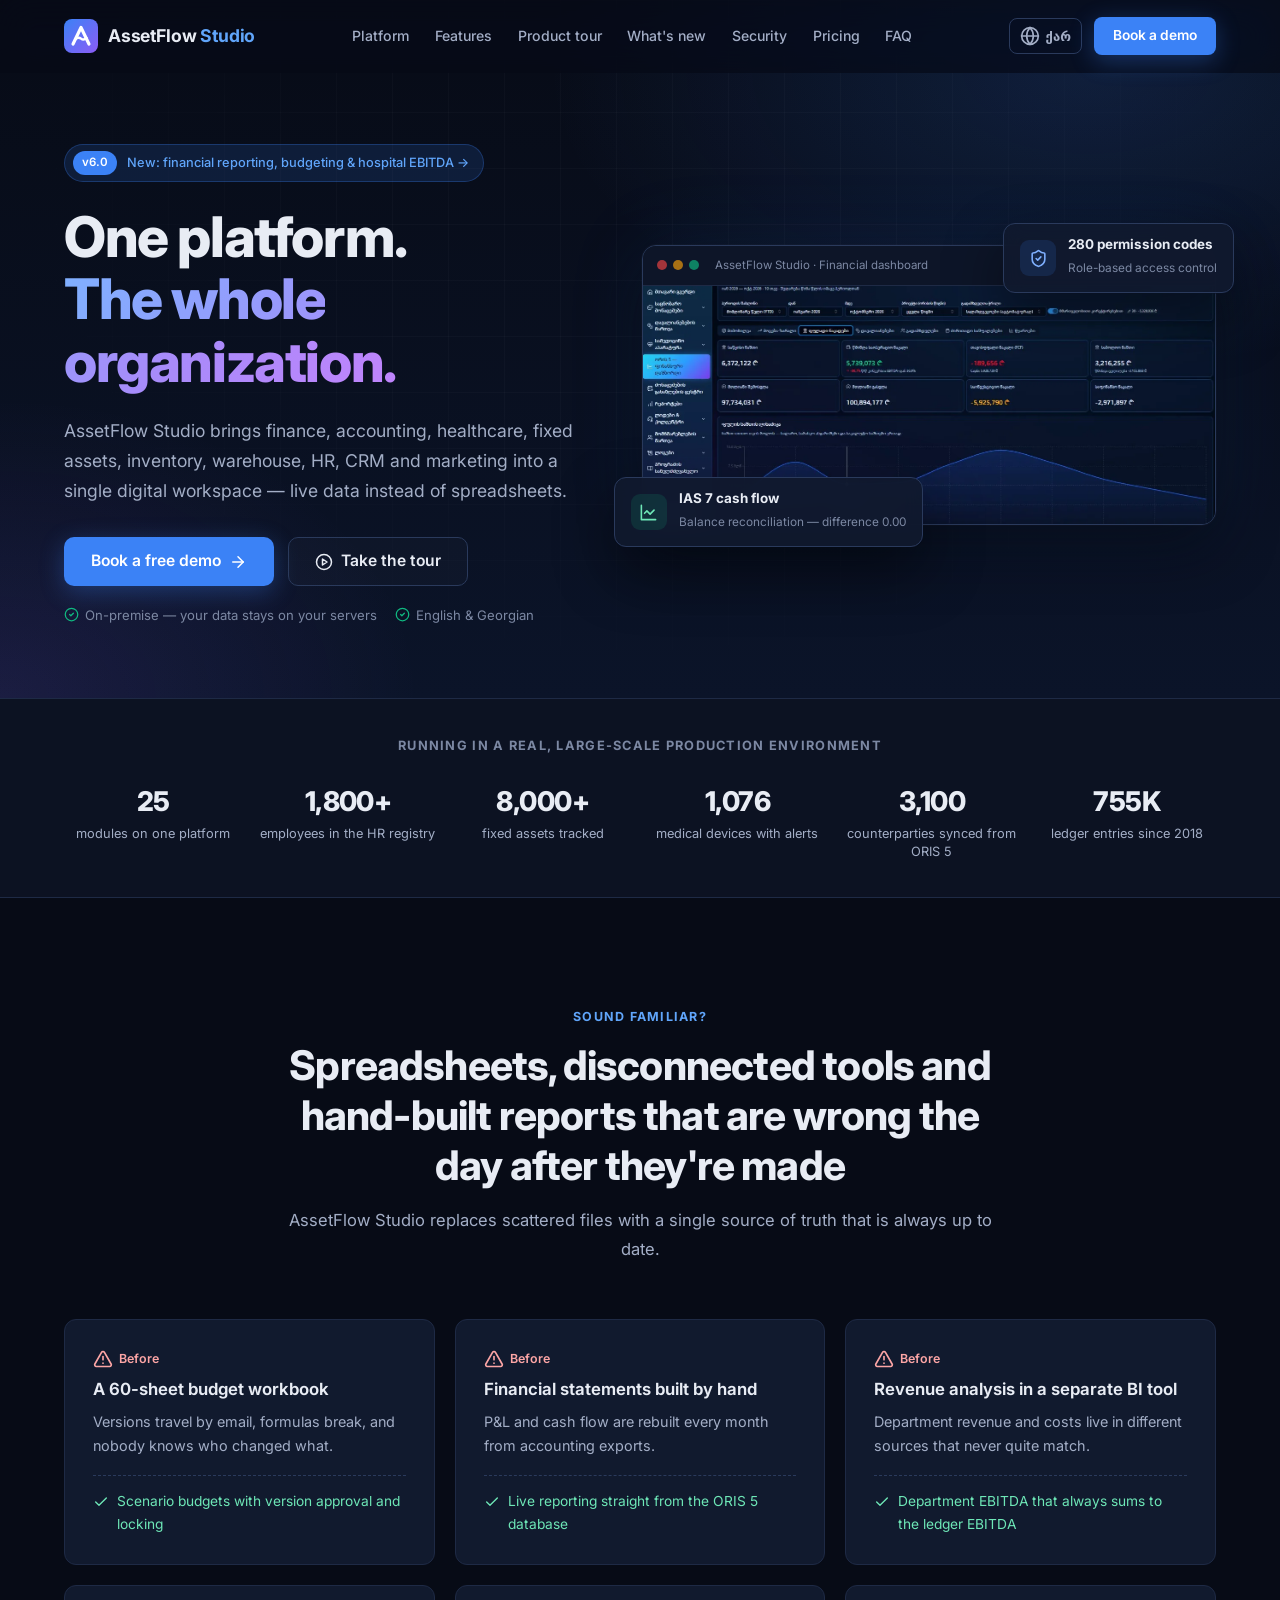
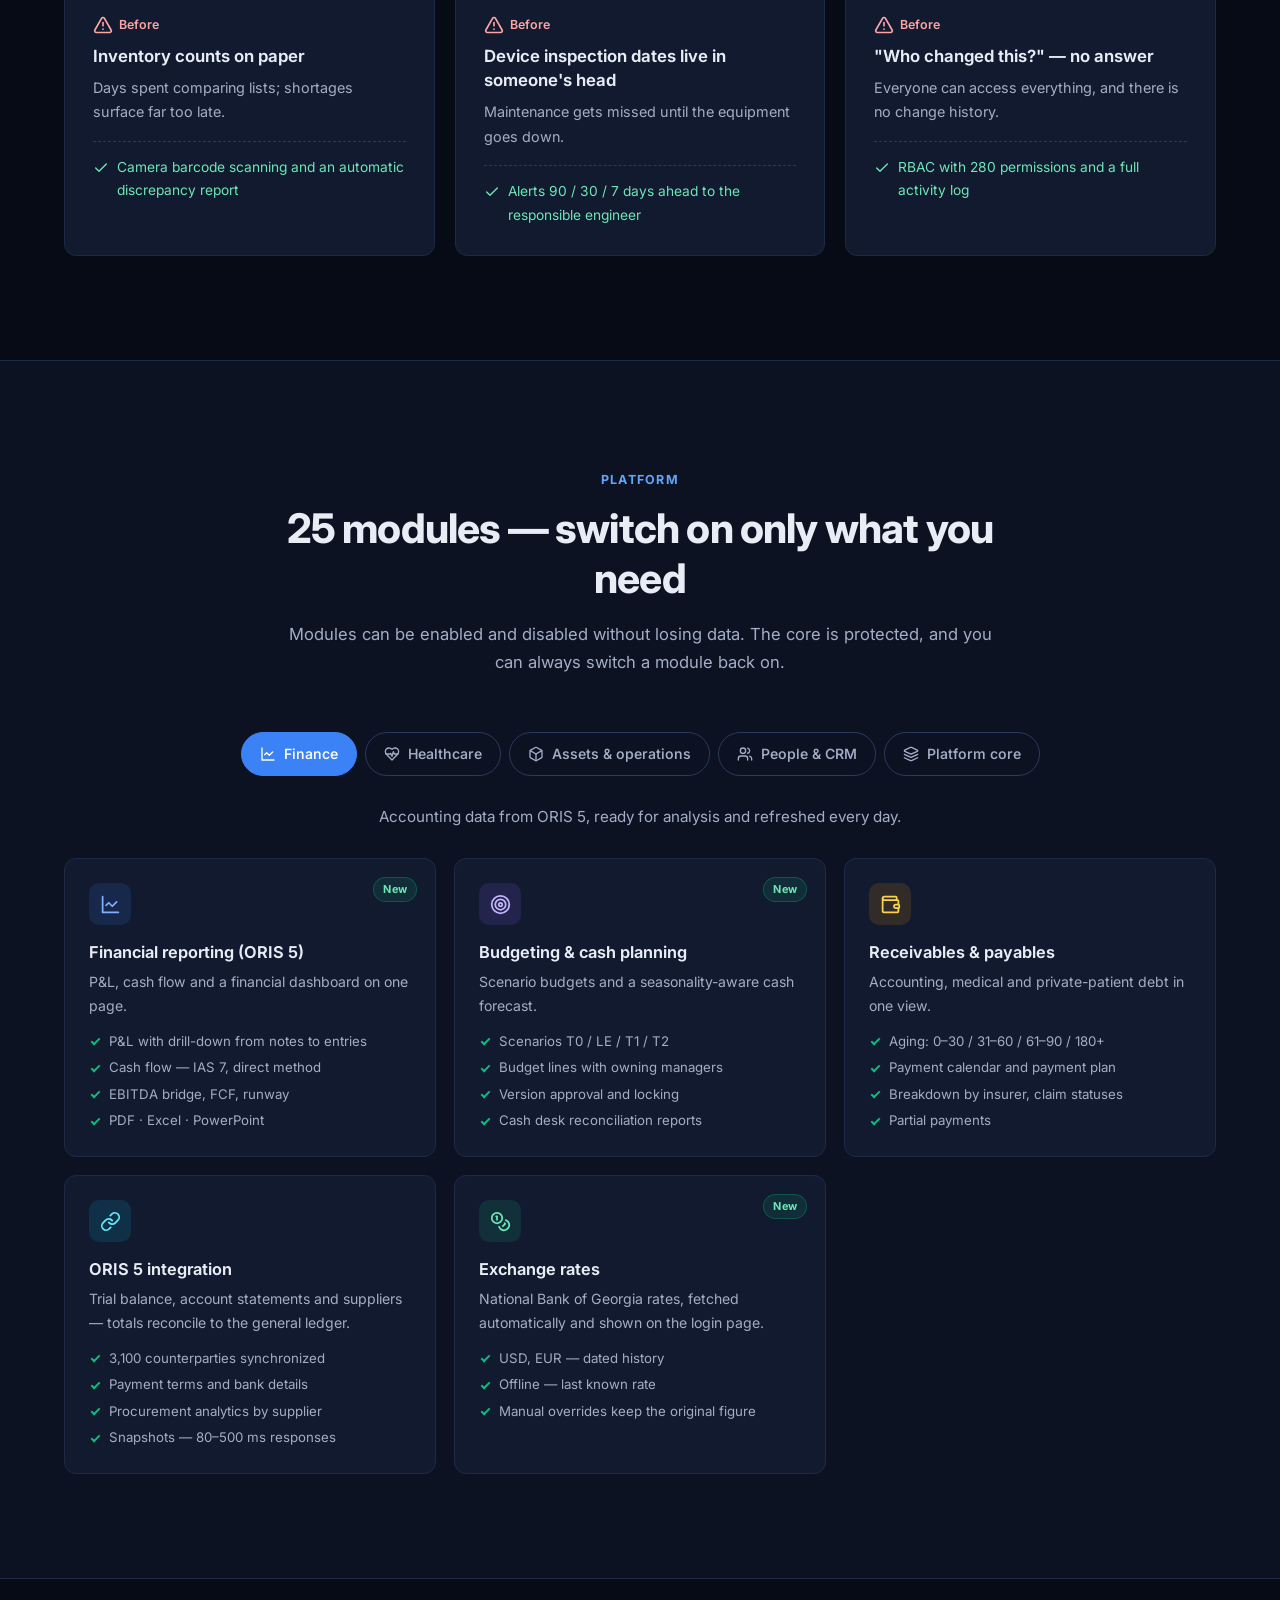
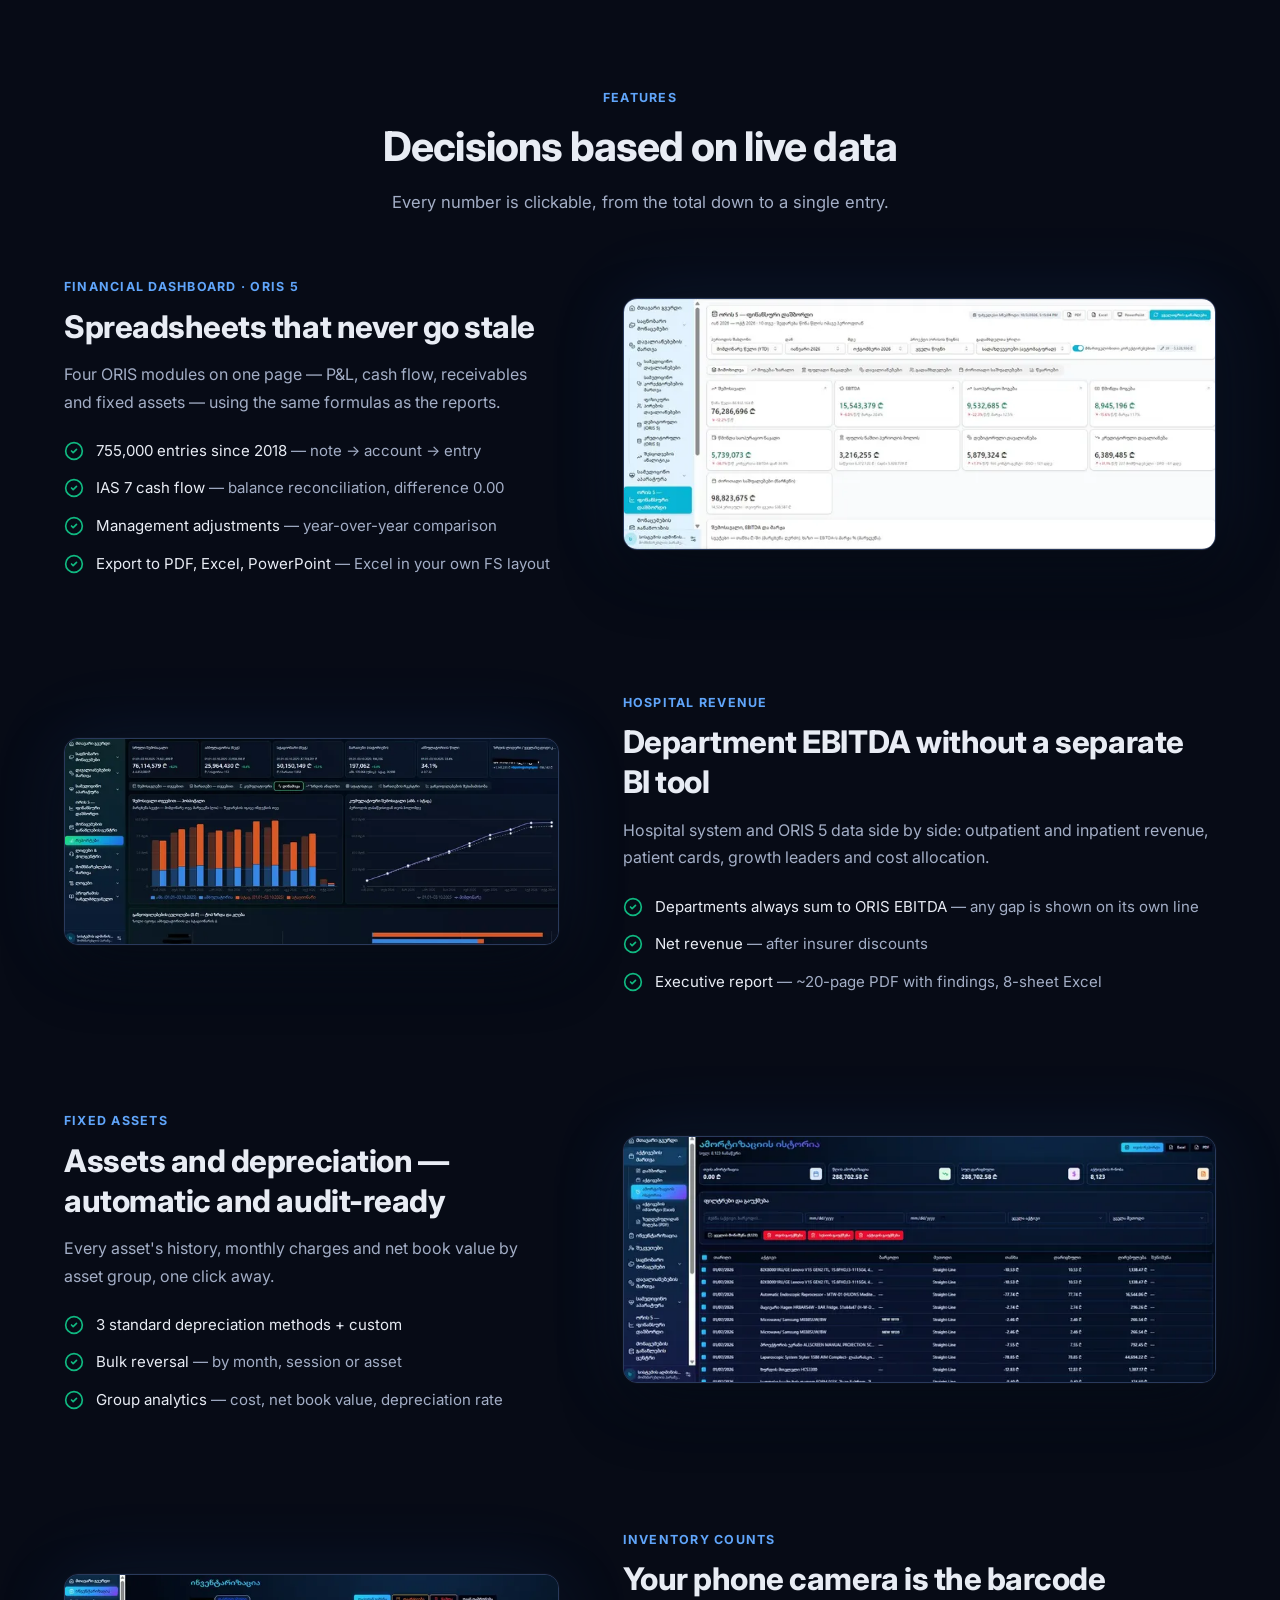
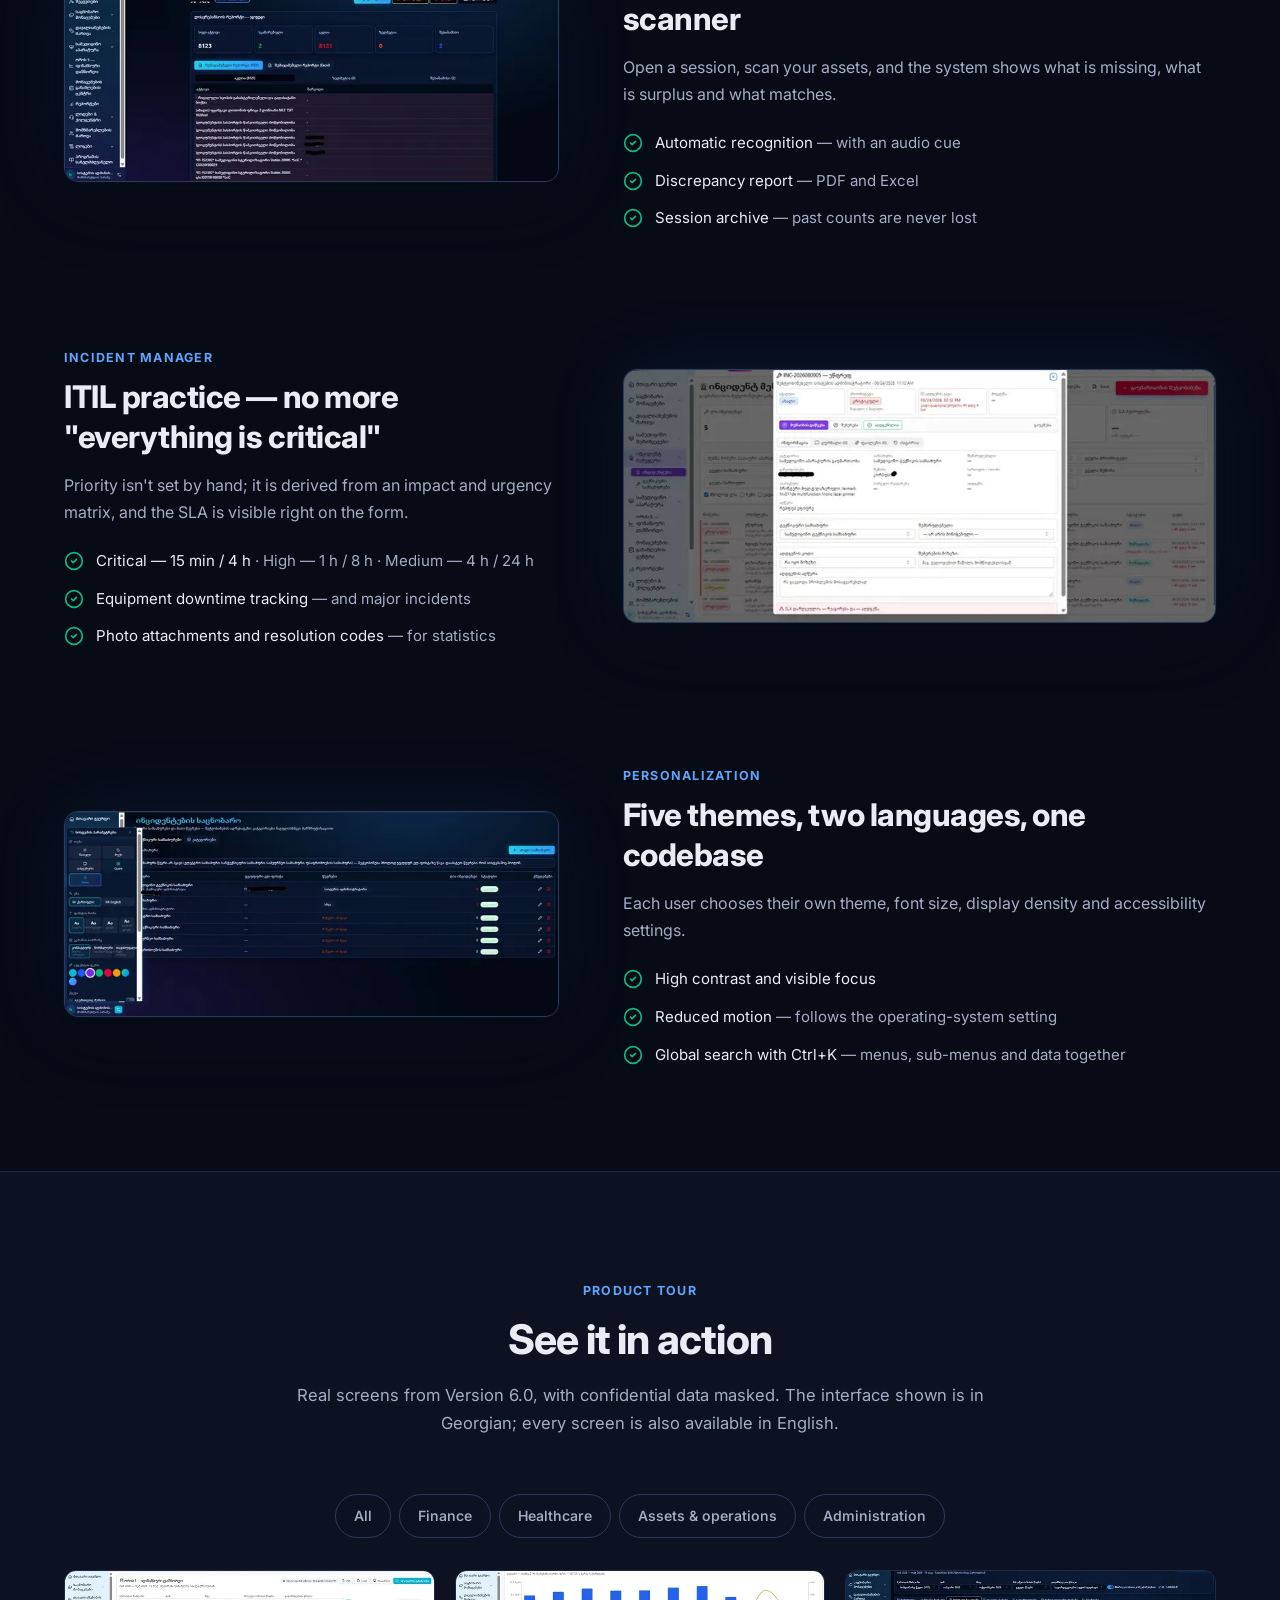
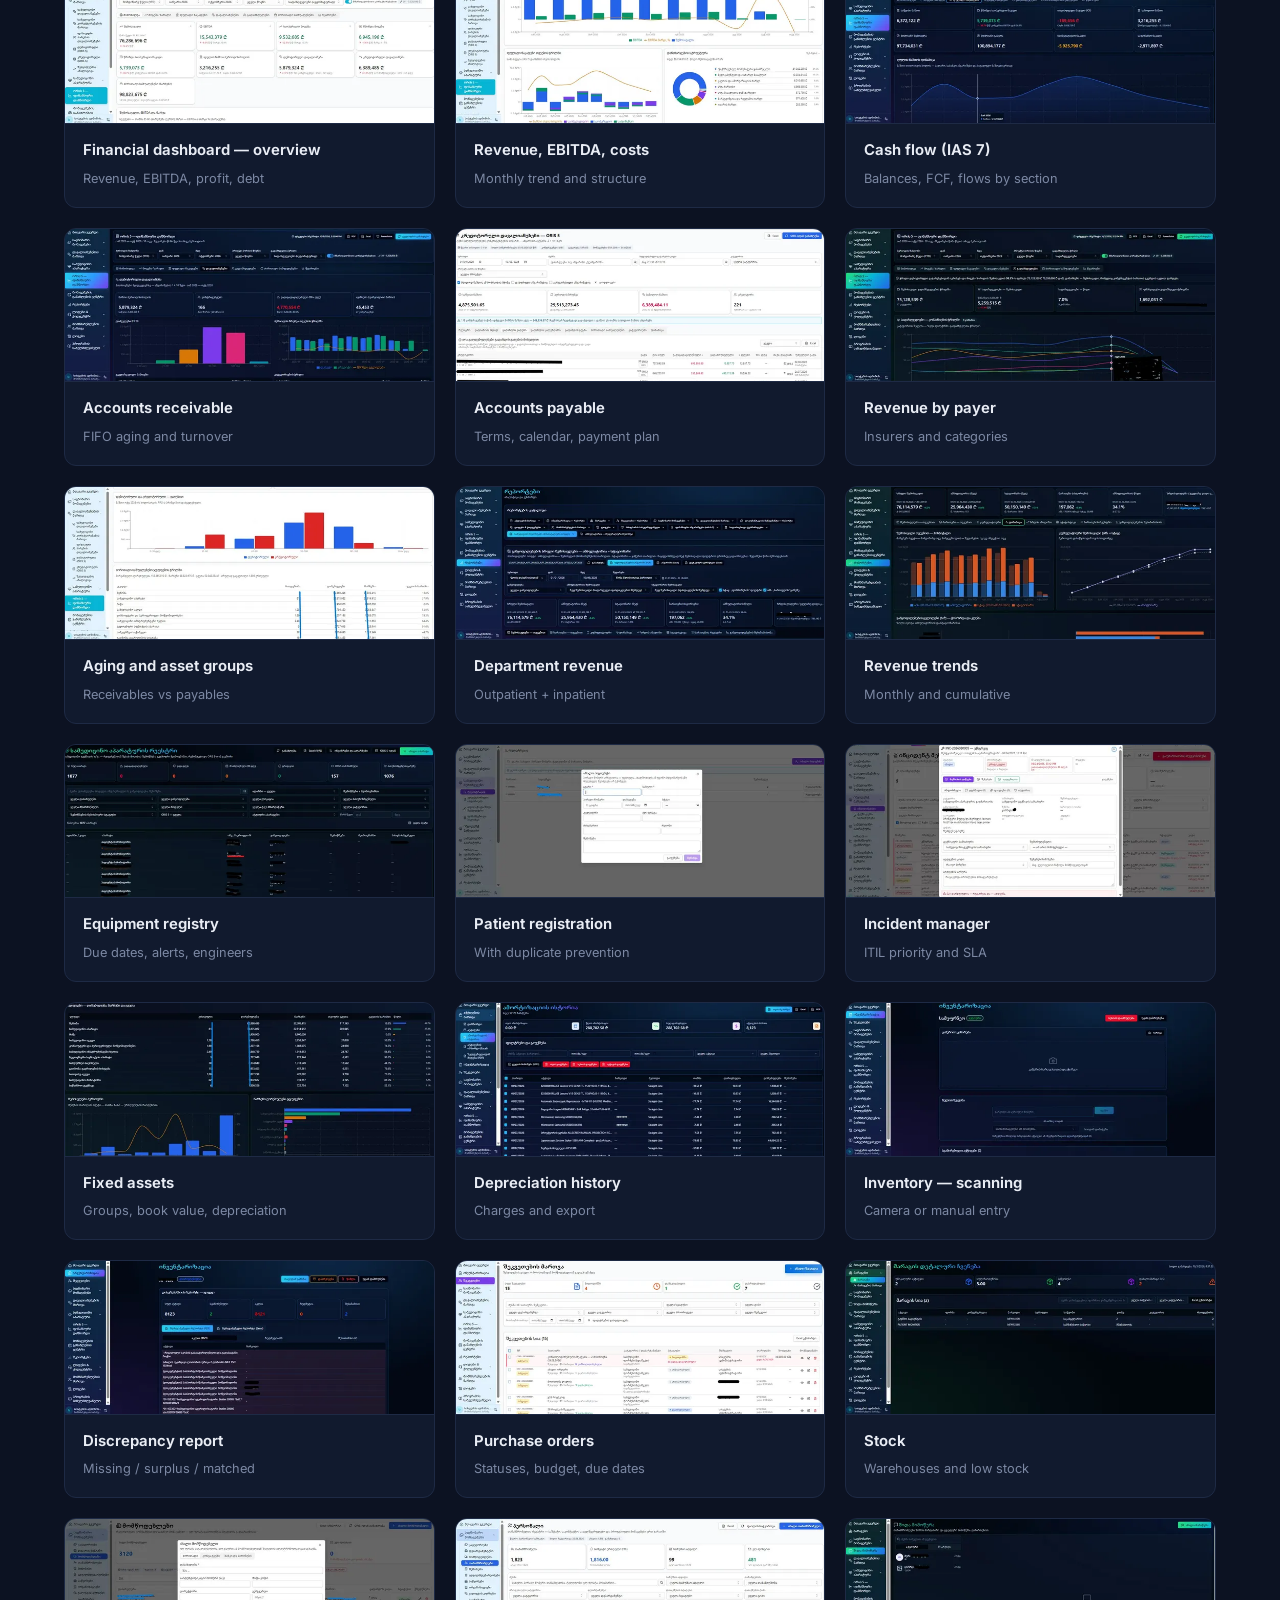
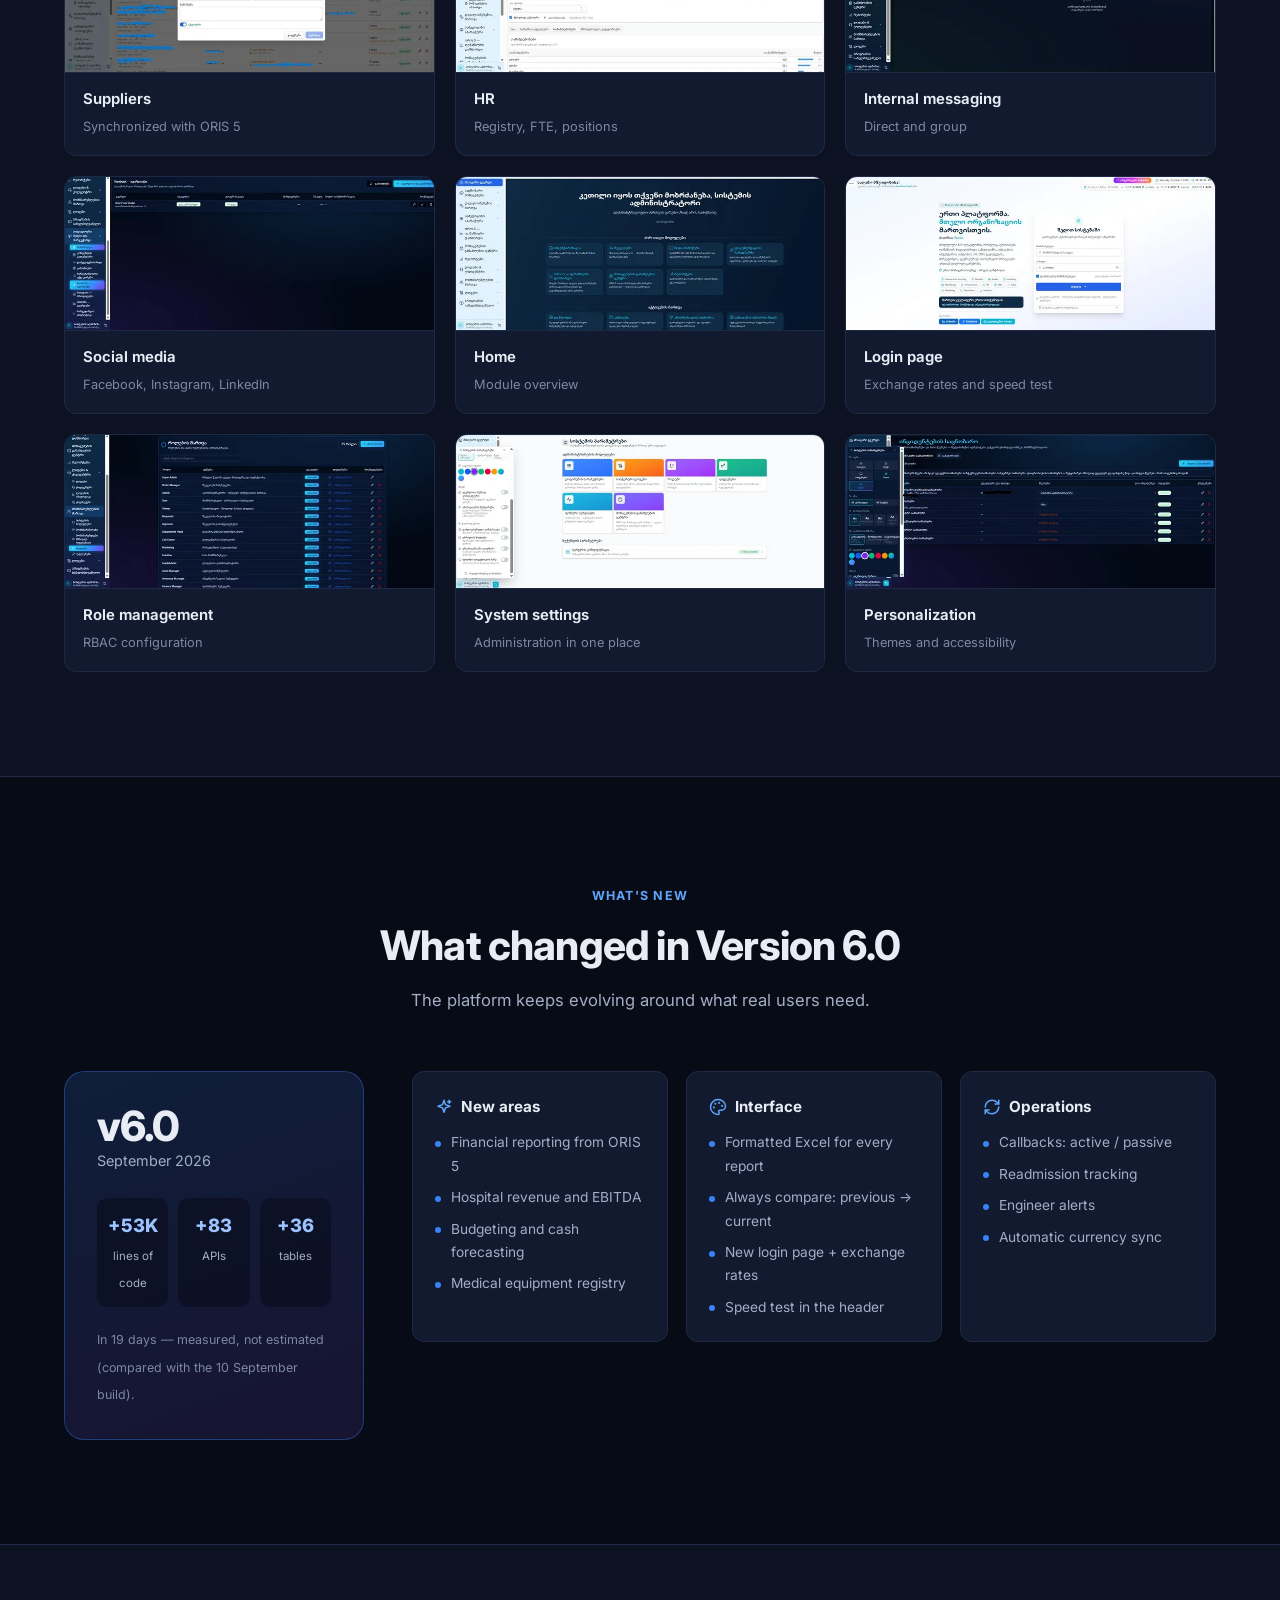
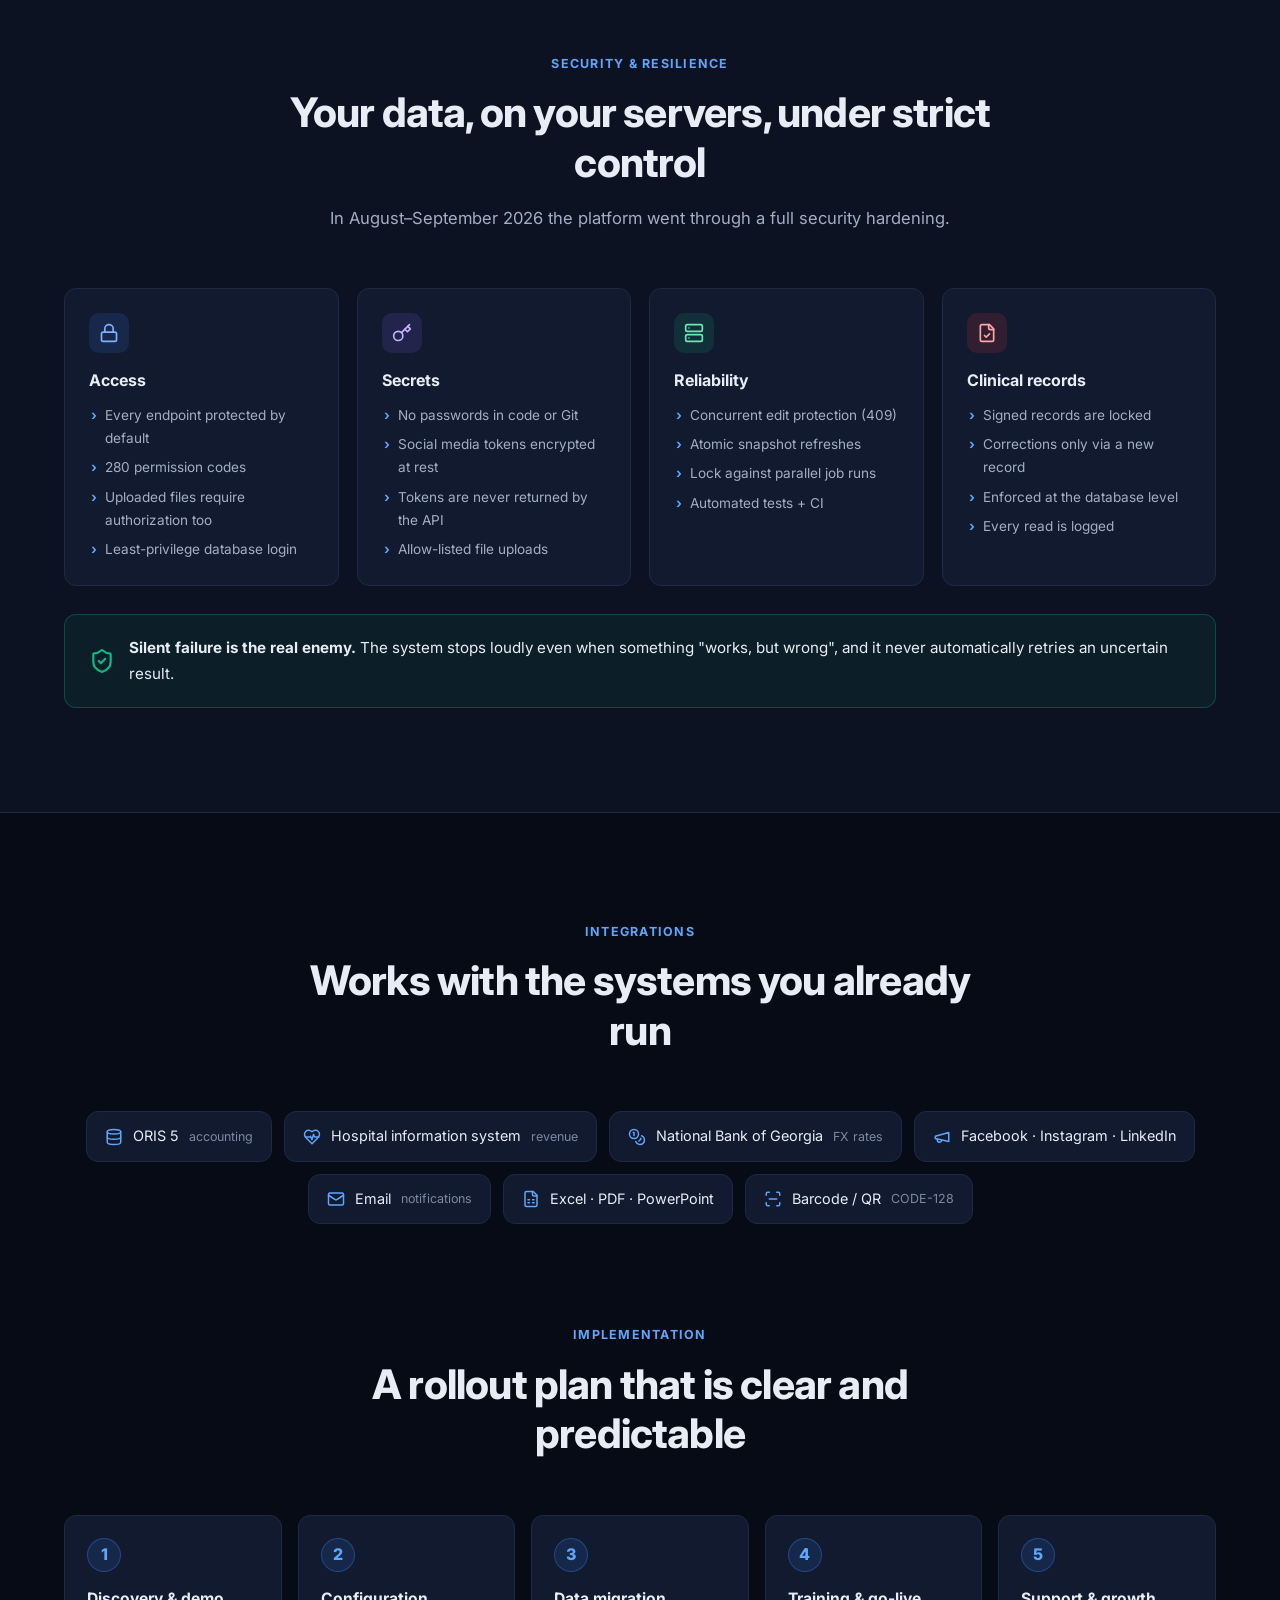
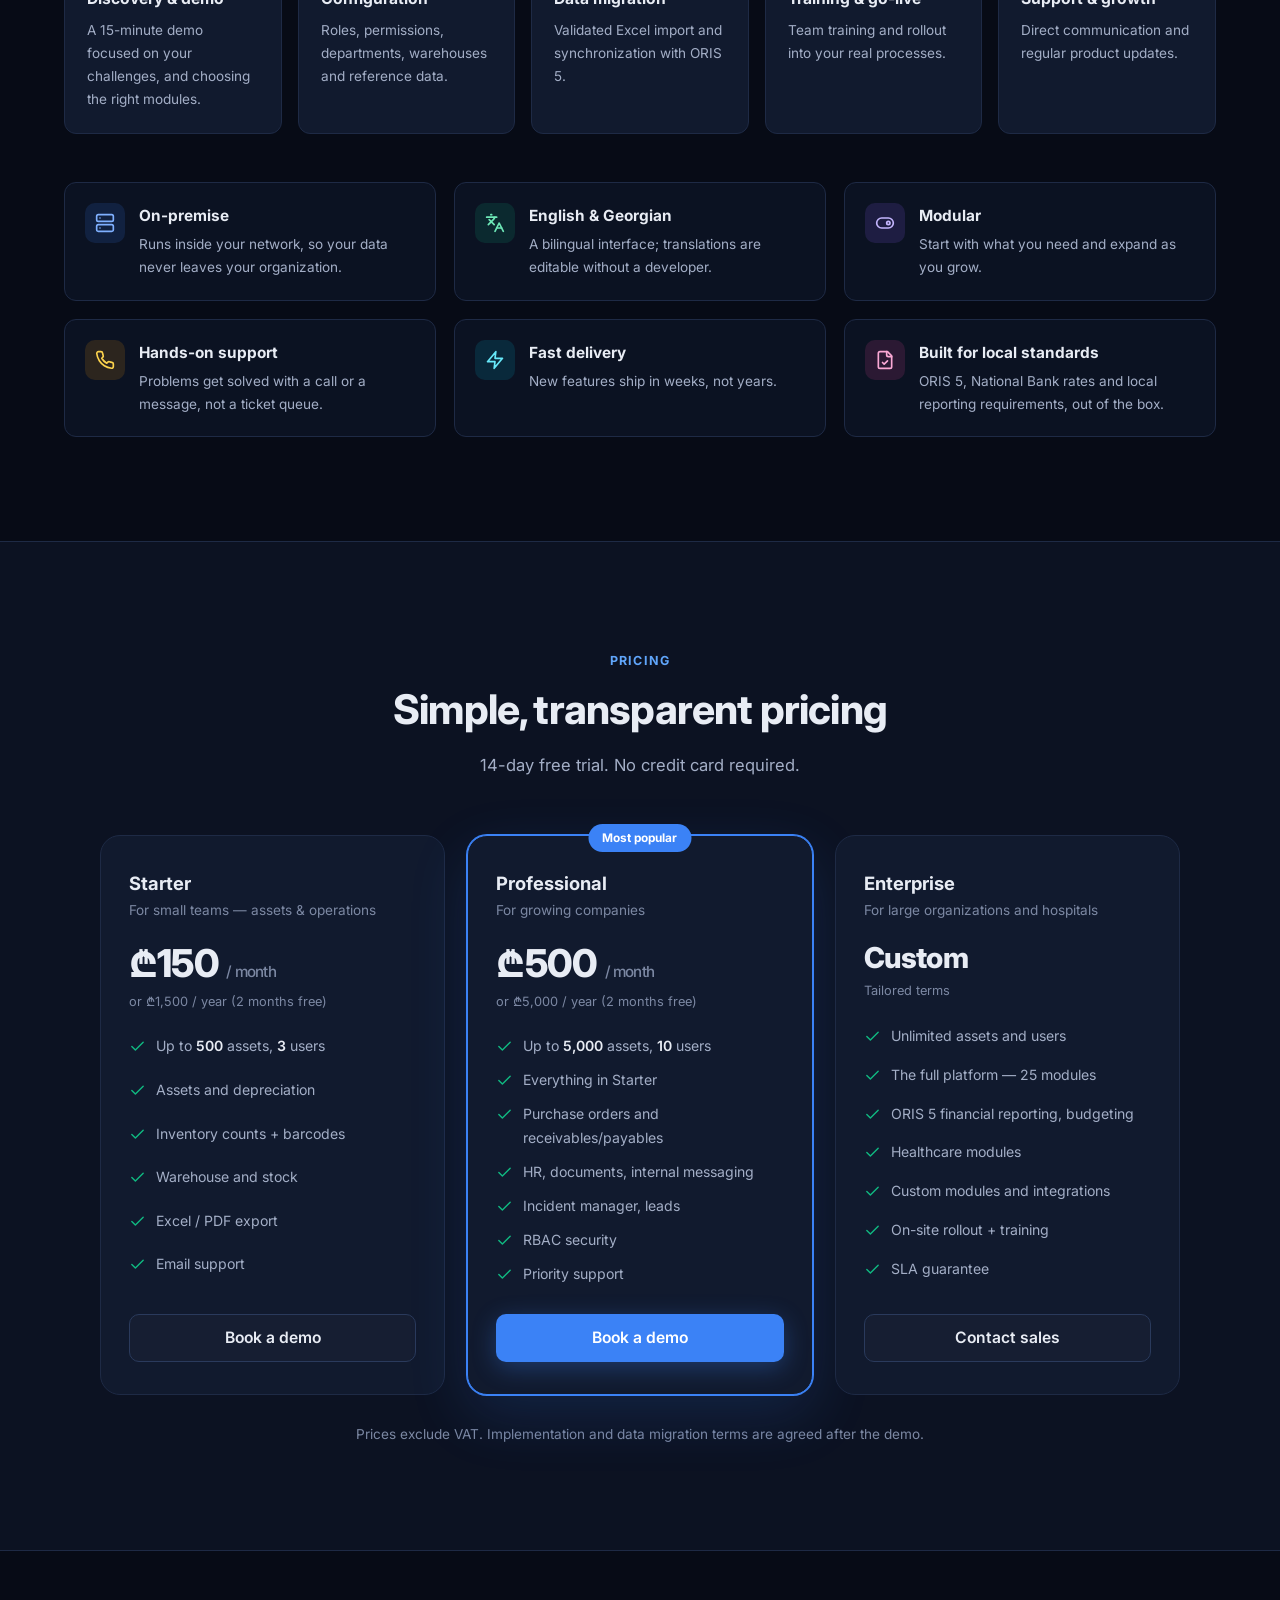
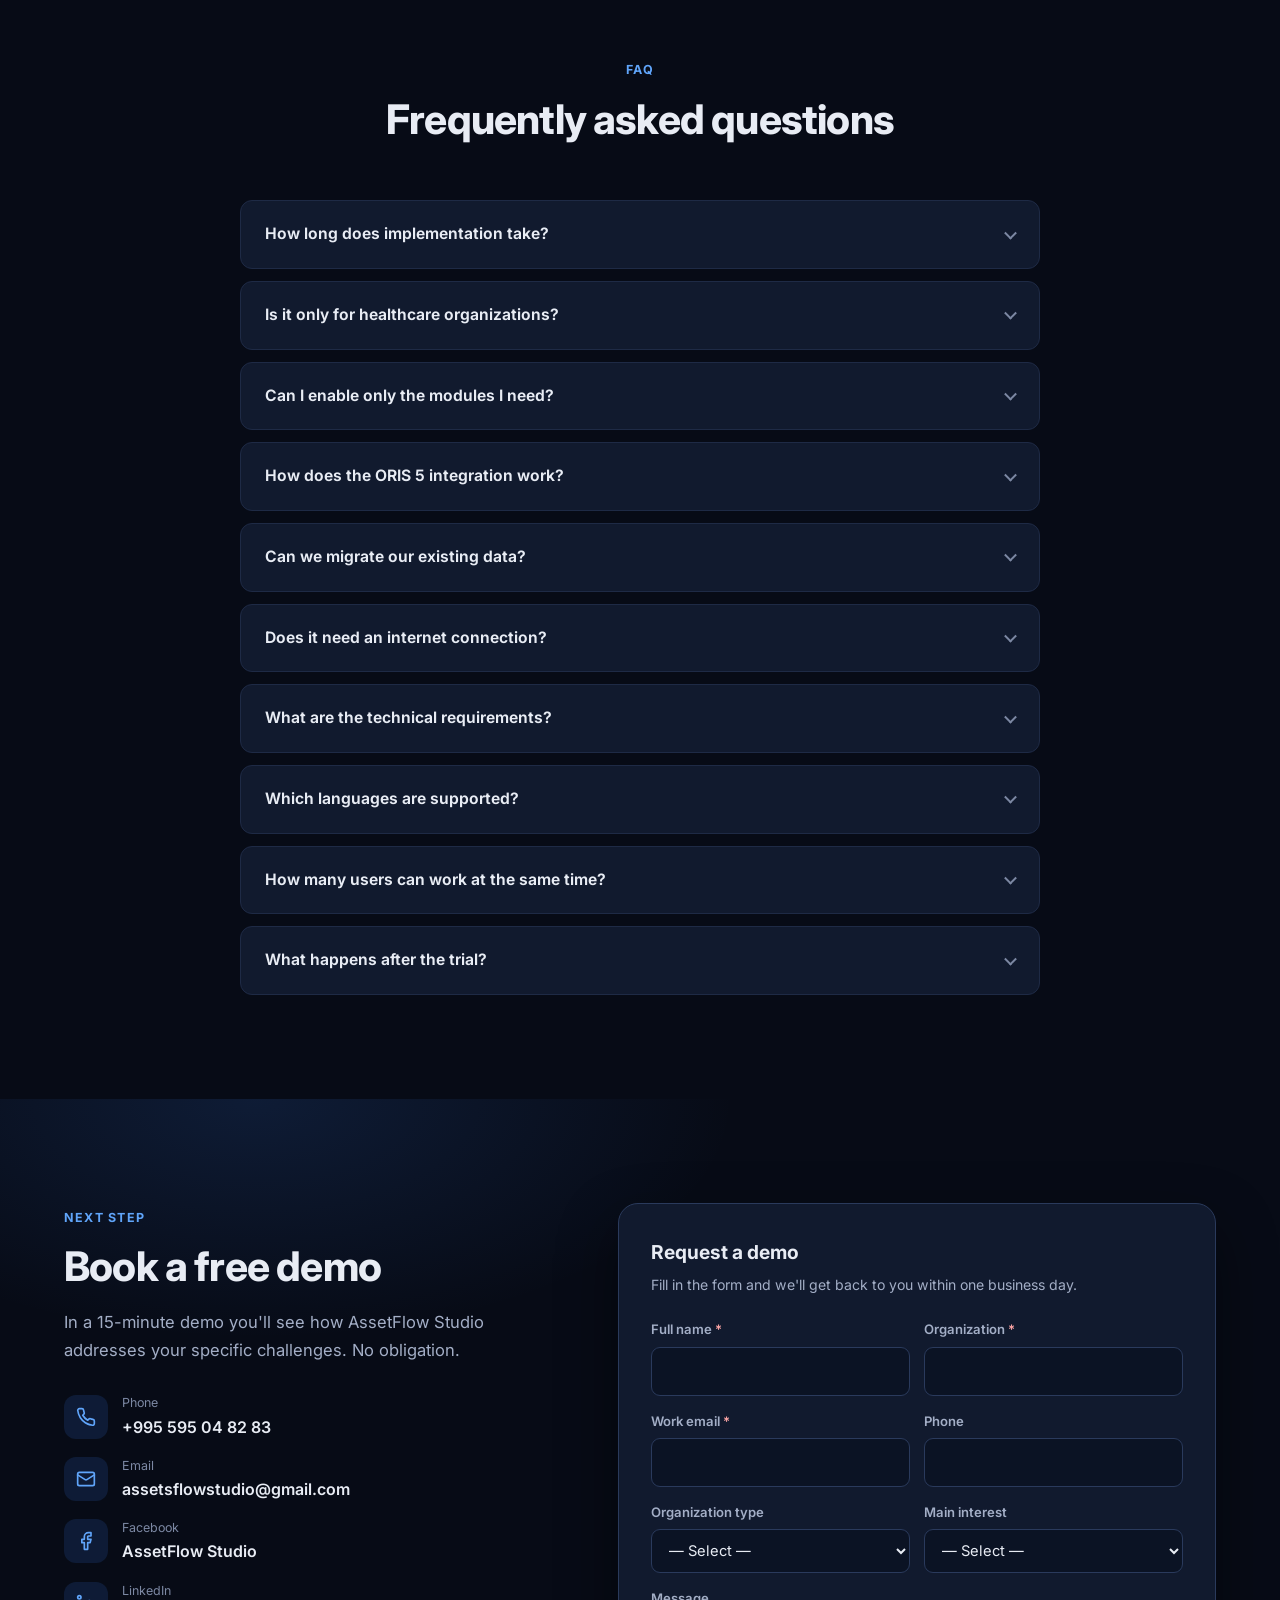
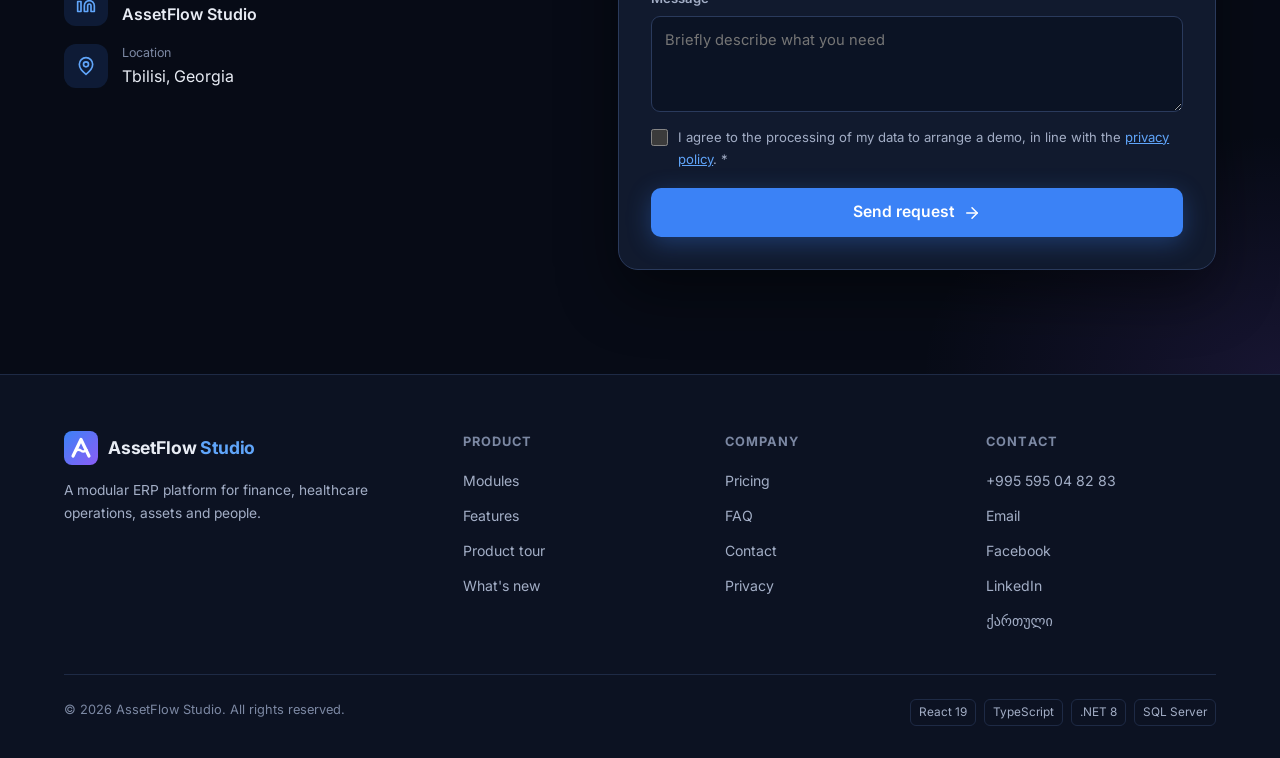
==== commit f480d907: "Add LinkedIn links and project overview doc - LinkedIn company page in contact block, footer and JSO" ====
--- a/en/index.html
+++ b/en/index.html
@@ -55,7 +55,7 @@
                 "email": "assetsflowstudio@gmail.com",
                 "telephone": "+995595048283",
                 "address": { "@type": "PostalAddress", "addressLocality": "Tbilisi", "addressCountry": "GE" },
-                "sameAs": ["https://www.facebook.com/profile.php?id=61577590663221"]
+                "sameAs": ["https://www.facebook.com/profile.php?id=61577590663221", "https://www.linkedin.com/company/assetflow-studio/"]
             },
             {
                 "@type": "SoftwareApplication",
@@ -848,6 +848,7 @@
                 <li><span class="ic"><svg class="i" aria-hidden="true"><use href="/assets/icons.svg#phone"/></svg></span><div><small>Phone</small><a href="tel:+995595048283">+995 595 04 82 83</a></div></li>
                 <li><span class="ic"><svg class="i" aria-hidden="true"><use href="/assets/icons.svg#mail"/></svg></span><div><small>Email</small><a href="mailto:assetsflowstudio@gmail.com">assetsflowstudio@gmail.com</a></div></li>
                 <li><span class="ic"><svg class="i" aria-hidden="true"><use href="/assets/icons.svg#facebook"/></svg></span><div><small>Facebook</small><a href="https://www.facebook.com/profile.php?id=61577590663221" target="_blank" rel="noopener">AssetFlow Studio</a></div></li>
+                <li><span class="ic"><svg class="i" aria-hidden="true"><use href="/assets/icons.svg#linkedin"/></svg></span><div><small>LinkedIn</small><a href="https://www.linkedin.com/company/assetflow-studio/" target="_blank" rel="noopener">AssetFlow Studio</a></div></li>
                 <li><span class="ic"><svg class="i" aria-hidden="true"><use href="/assets/icons.svg#map-pin"/></svg></span><div><small>Location</small>Tbilisi, Georgia</div></li>
             </ul>
         </div>
@@ -915,7 +916,7 @@
             </div>
             <div>
                 <h4>Contact</h4>
-                <ul><li><a href="tel:+995595048283">+995 595 04 82 83</a></li><li><a href="mailto:assetsflowstudio@gmail.com">Email</a></li><li><a href="https://www.facebook.com/profile.php?id=61577590663221" target="_blank" rel="noopener">Facebook</a></li><li><a href="/" hreflang="ka" lang="ka">ქართული</a></li></ul>
+                <ul><li><a href="tel:+995595048283">+995 595 04 82 83</a></li><li><a href="mailto:assetsflowstudio@gmail.com">Email</a></li><li><a href="https://www.facebook.com/profile.php?id=61577590663221" target="_blank" rel="noopener">Facebook</a></li><li><a href="https://www.linkedin.com/company/assetflow-studio/" target="_blank" rel="noopener">LinkedIn</a></li><li><a href="/" hreflang="ka" lang="ka">ქართული</a></li></ul>
             </div>
         </div>
         <div class="footer-bottom">
